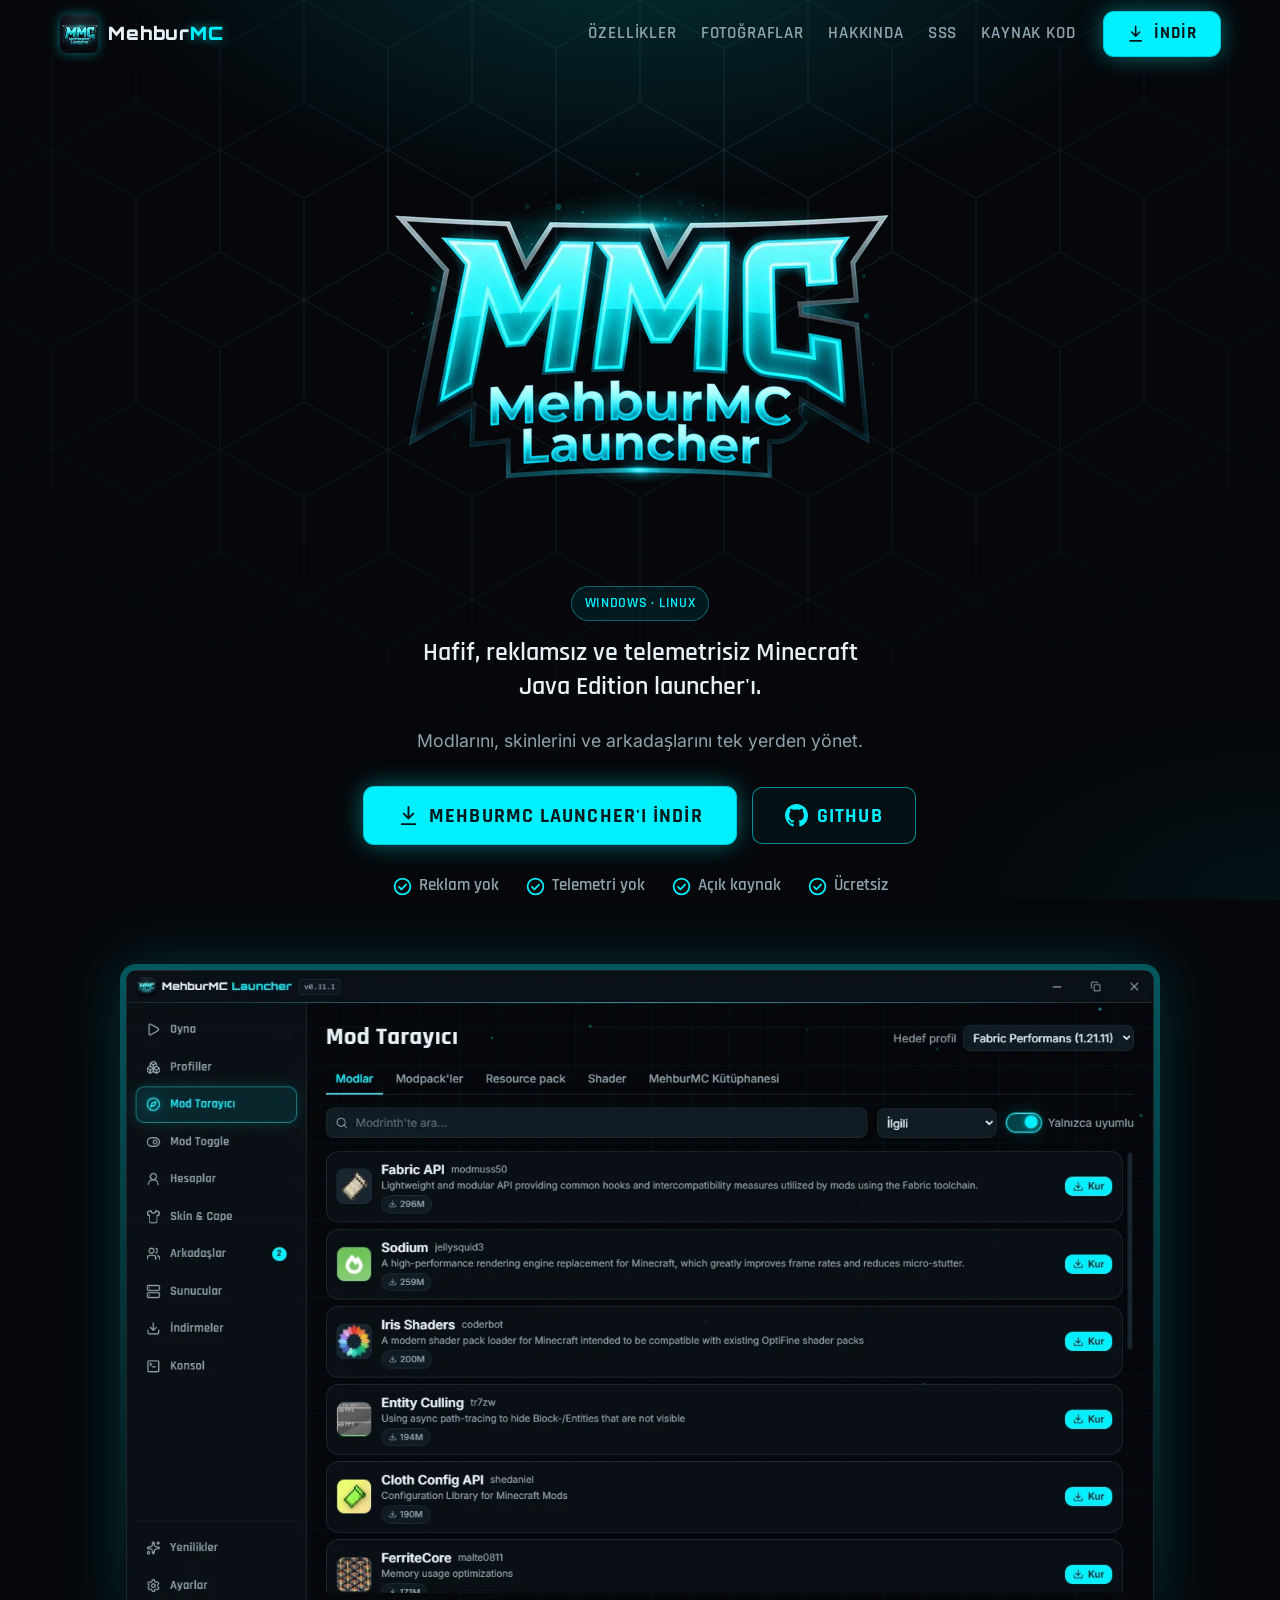
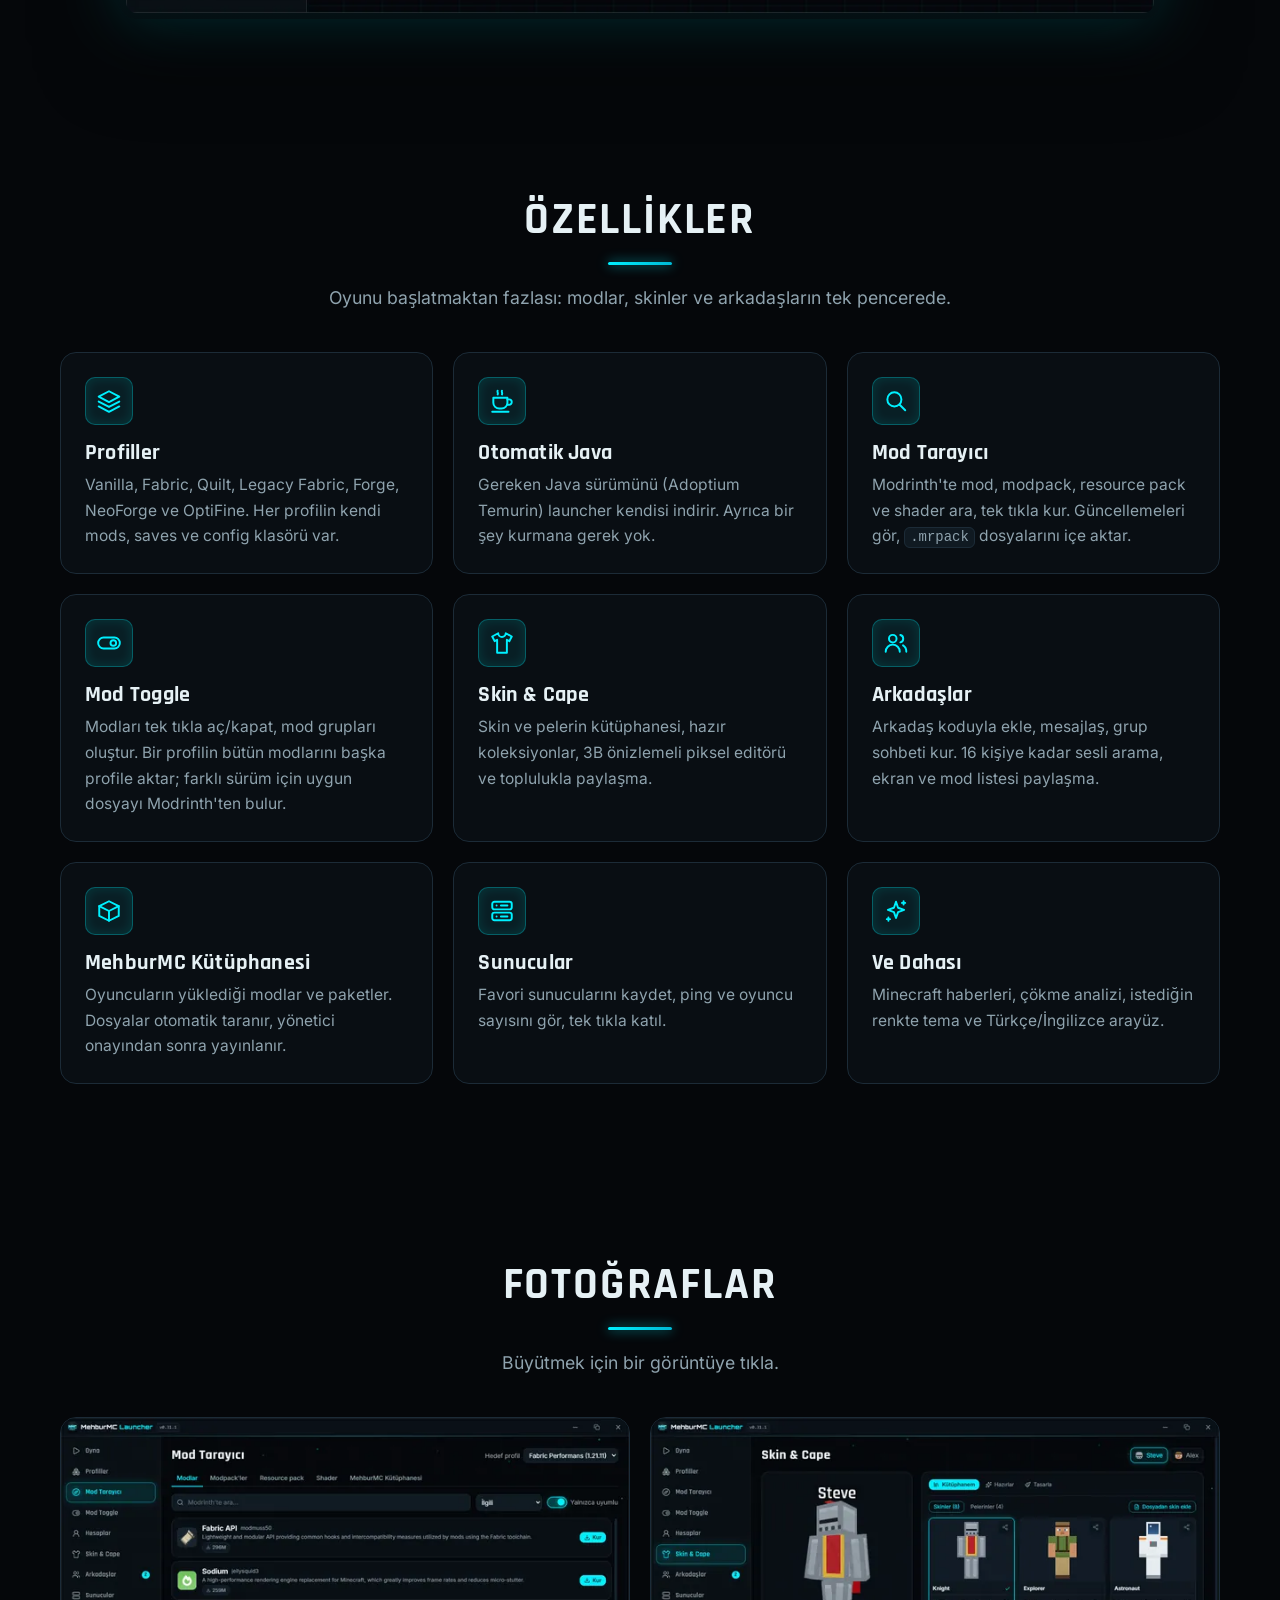
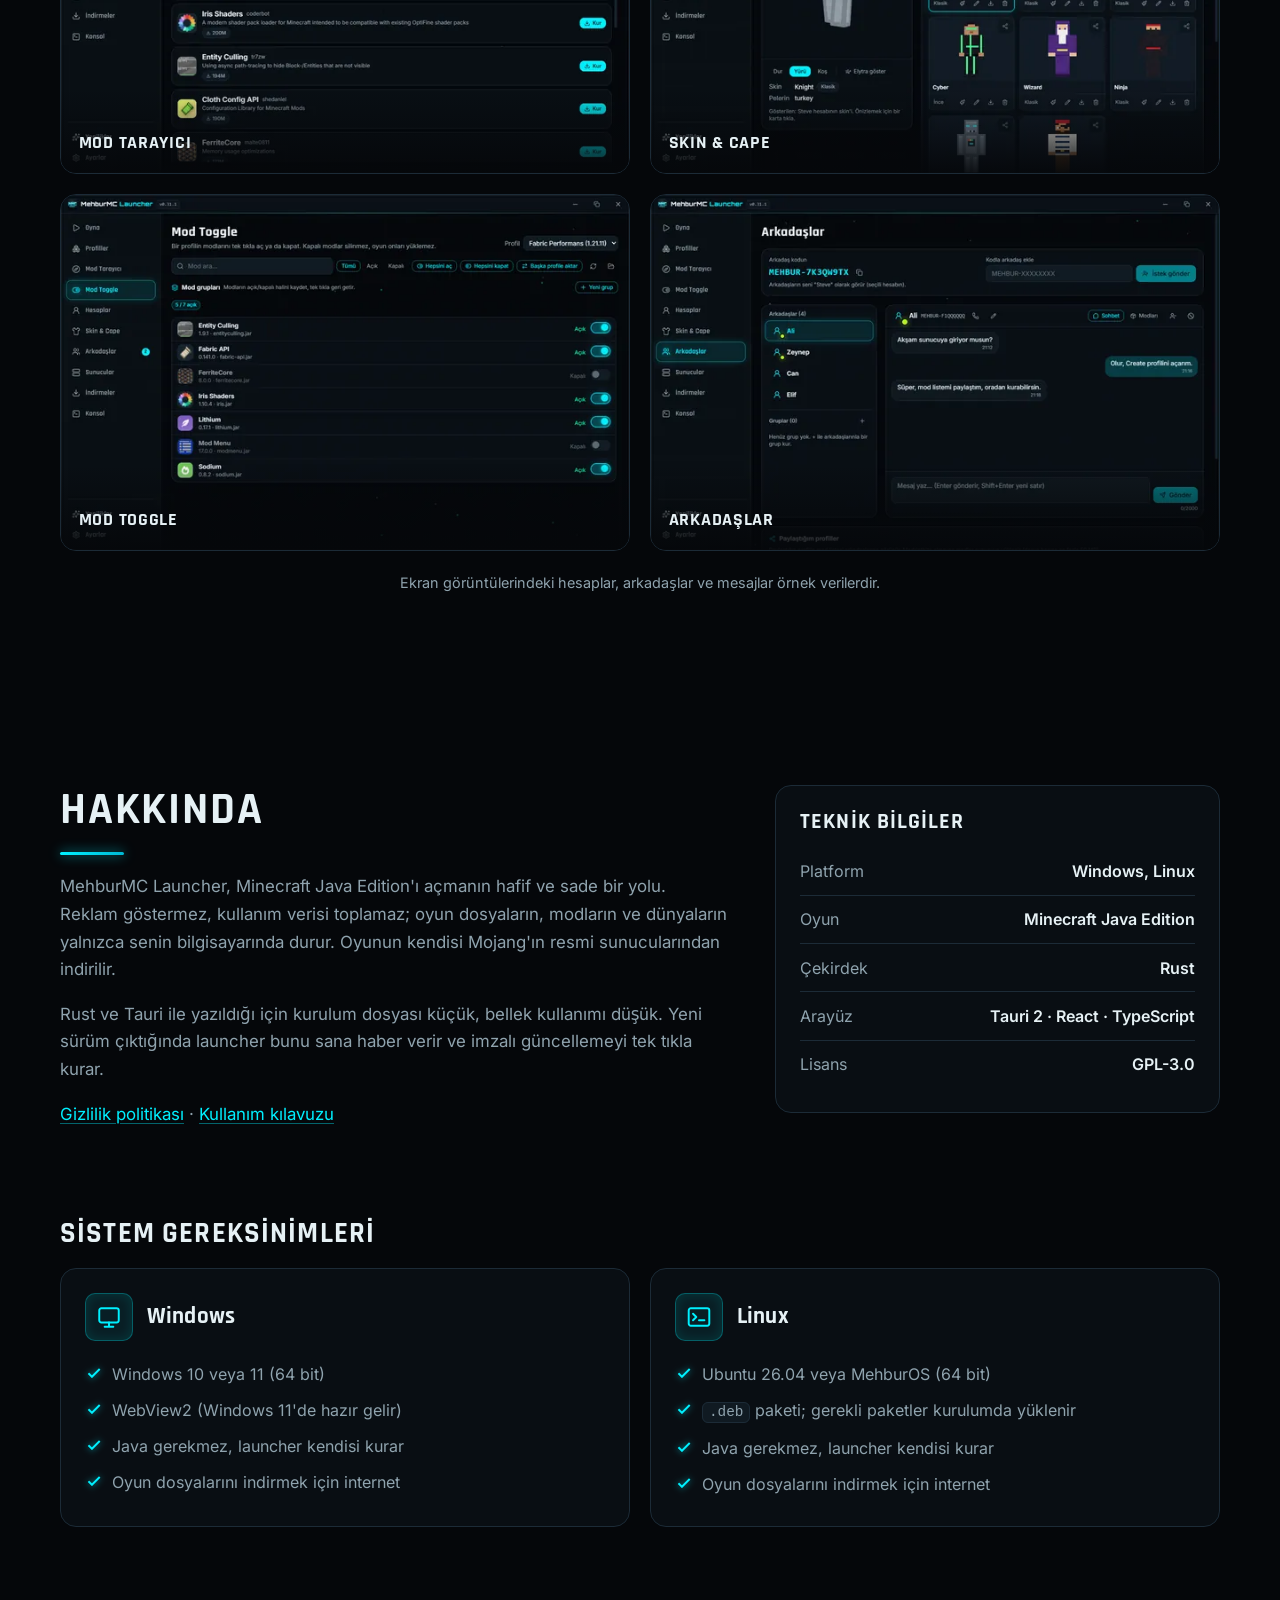
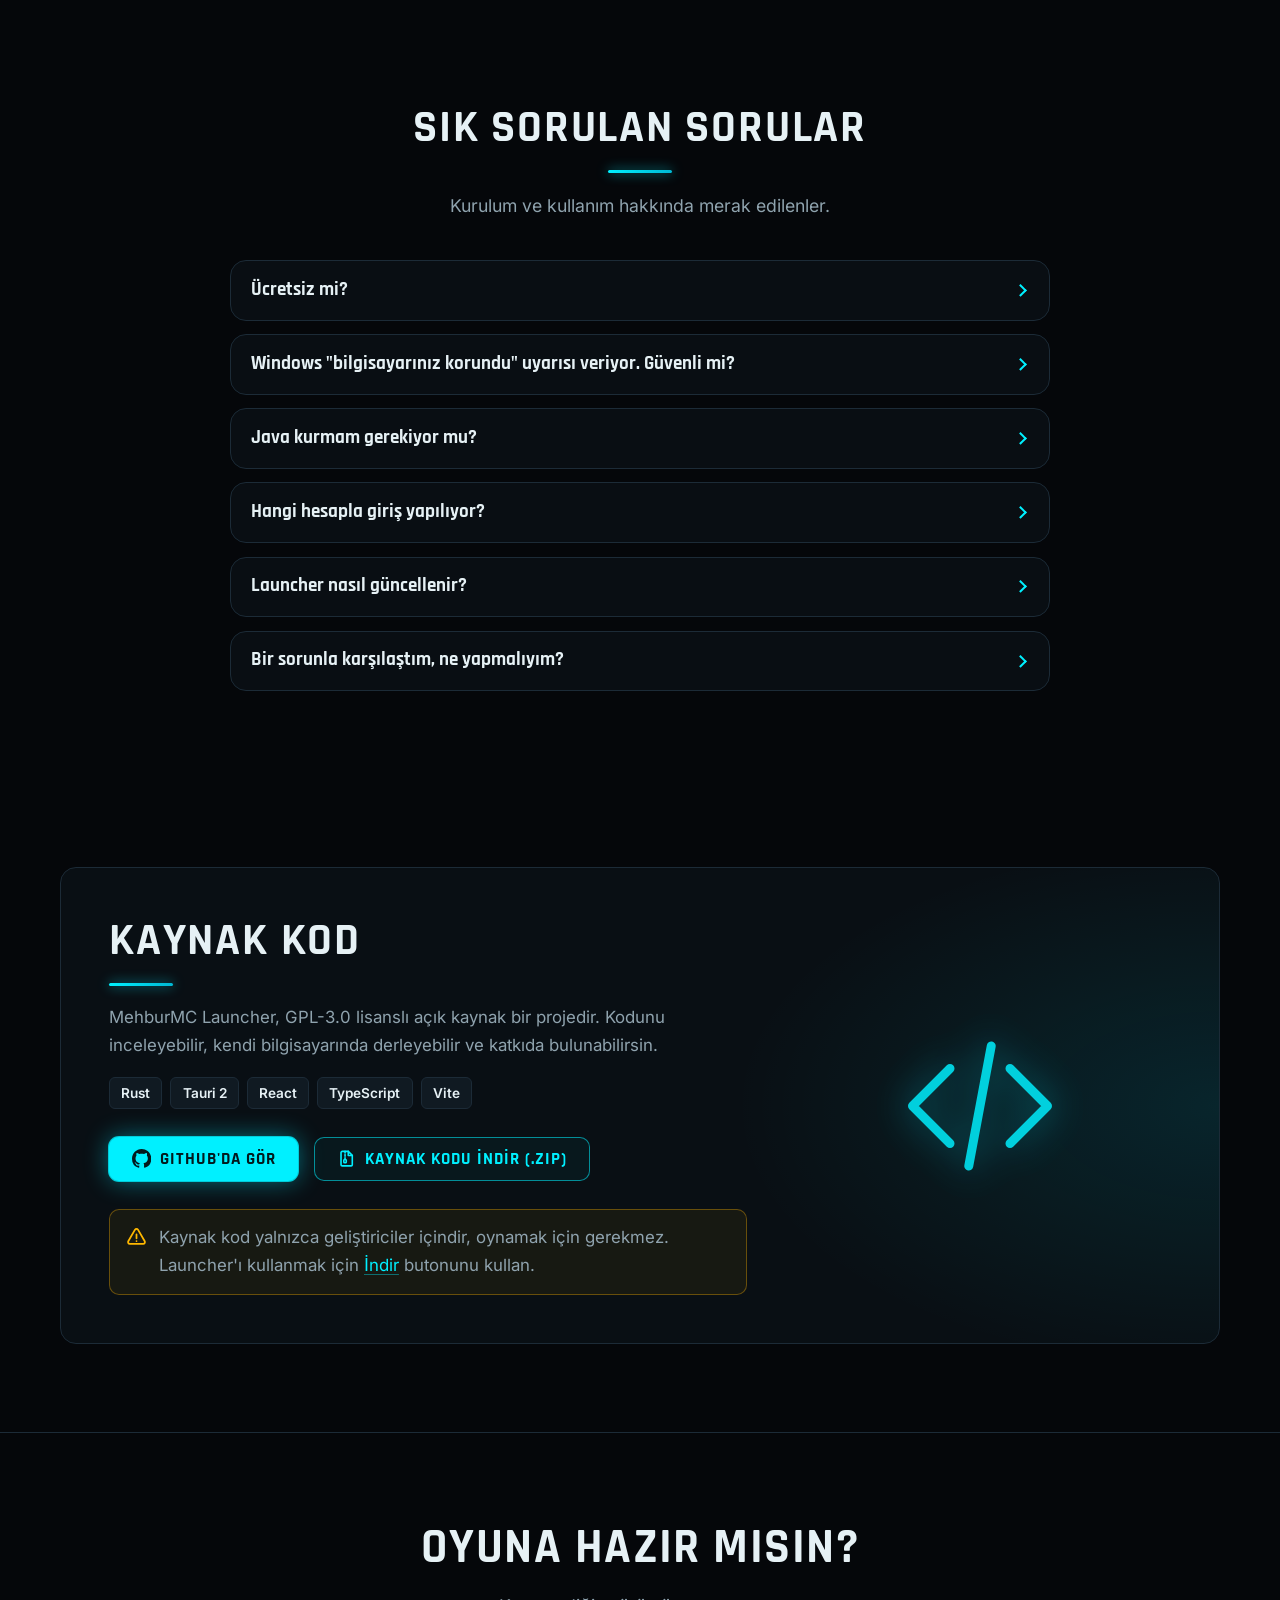
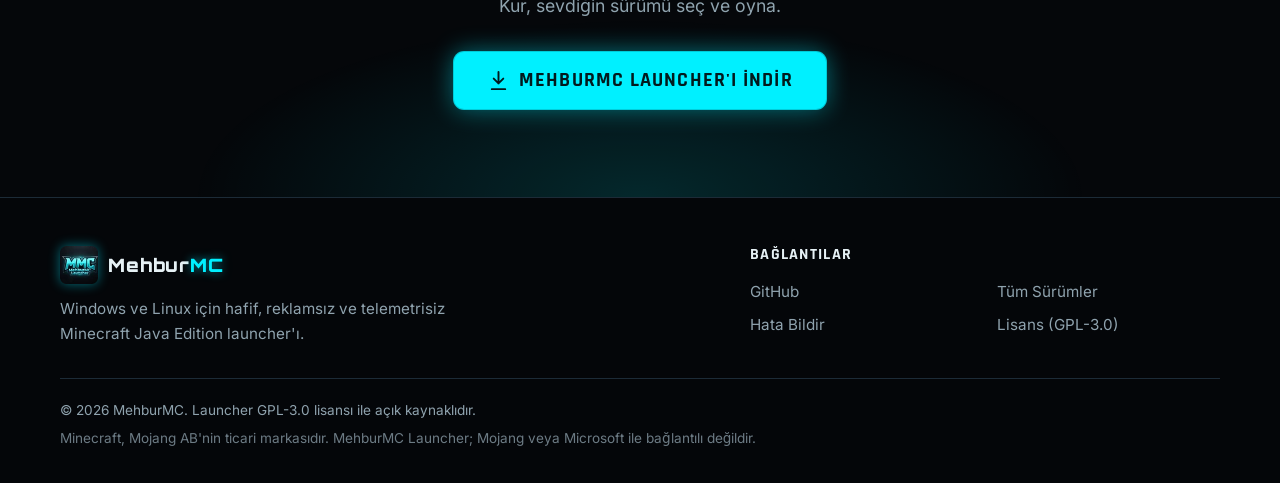
==== index.html @ 5cae7c27 "feat: add content sections with gallery lightbox and FAQ - Expand hero with subtitle, trust badges a" ====
<!doctype html>
<html lang="tr">
  <head>
    <meta charset="utf-8" />
    <meta name="viewport" content="width=device-width, initial-scale=1" />
    <title>MehburMC Launcher: Hafif ve Reklamsız Minecraft Launcher'ı</title>
    <meta
      name="description"
      content="Windows ve Linux için hafif, reklamsız ve telemetrisiz Minecraft Java Edition launcher'ı. Modları, skinleri ve arkadaşlarını tek yerden yönet."
    />
    <meta name="theme-color" content="#05070a" />
    <meta name="color-scheme" content="dark" />

    <link rel="icon" href="favicon.ico" sizes="48x48" />
    <link rel="icon" href="assets/icons/icon-192.png" type="image/png" sizes="192x192" />
    <link rel="apple-touch-icon" href="assets/icons/apple-touch-icon.png" />

    <!-- Ana yazı tipleri önceden yüklenir (ilk görüntüde yazı tipi sıçraması olmasın) -->
    <link rel="preload" href="assets/fonts/rajdhani-latin-700-normal.woff2" as="font" type="font/woff2" crossorigin />
    <link rel="preload" href="assets/fonts/inter-latin-wght-normal.woff2" as="font" type="font/woff2" crossorigin />

    <link rel="stylesheet" href="assets/css/style.css" />

    <!-- JavaScript çalışıyorsa işaretle: mobil menü ve galeri buna göre davranır -->
    <script>
      document.documentElement.classList.add("js");
    </script>
    <script src="assets/js/main.js" defer></script>
  </head>

  <body>
    <!-- ===== İkonlar (bir kez tanımlanır, <use href="#i-..."> ile kullanılır) ===== -->
    <svg class="icon-sprite" aria-hidden="true" focusable="false">
      <symbol id="i-download" viewBox="0 0 24 24"><path d="M12 3v12m0 0-5-5m5 5 5-5M5 21h14" /></symbol>
      <symbol id="i-github" viewBox="0 0 16 16">
        <path fill="currentColor" stroke="none" d="M8 0c4.42 0 8 3.58 8 8a8.013 8.013 0 0 1-5.45 7.59c-.4.08-.55-.17-.55-.38 0-.27.01-1.13.01-2.2 0-.75-.25-1.23-.54-1.48 1.78-.2 3.65-.88 3.65-3.95 0-.88-.31-1.59-.82-2.15.08-.2.36-1.02-.08-2.12 0 0-.67-.22-2.2.82-.64-.18-1.32-.27-2-.27-.68 0-1.36.09-2 .27-1.53-1.03-2.2-.82-2.2-.82-.44 1.1-.16 1.92-.08 2.12-.51.56-.82 1.28-.82 2.15 0 3.06 1.86 3.75 3.64 3.95-.23.2-.44.55-.51 1.07-.46.21-1.61.55-2.33-.66-.15-.24-.6-.83-1.23-.82-.67.01-.27.38.01.53.34.19.73.9.82 1.13.16.45.68 1.31 2.69.94 0 .67.01 1.3.01 1.49 0 .21-.15.45-.55.38A7.995 7.995 0 0 1 0 8c0-4.42 3.58-8 8-8Z" />
      </symbol>
      <symbol id="i-check" viewBox="0 0 24 24"><circle cx="12" cy="12" r="9" /><path d="m8 12.5 2.8 2.8L16 9.8" /></symbol>
      <symbol id="i-layers" viewBox="0 0 24 24"><path d="M12 3 2.5 8 12 13l9.5-5L12 3Z" /><path d="m2.5 12.5 9.5 5 9.5-5" /><path d="m2.5 17 9.5 5 9.5-5" /></symbol>
      <symbol id="i-cup" viewBox="0 0 24 24"><path d="M4 9h13v4.5A5.5 5.5 0 0 1 11.5 19h-2A5.5 5.5 0 0 1 4 13.5V9Z" /><path d="M17 10.5h1.5a2.5 2.5 0 0 1 0 5H17" /><path d="M8 2.5c-.8 1 .8 2 0 3.5M12 2.5c-.8 1 .8 2 0 3.5" /><path d="M3 22h15" /></symbol>
      <symbol id="i-search" viewBox="0 0 24 24"><circle cx="10.5" cy="10.5" r="6.5" /><path d="m20.5 20.5-5.3-5.3" /></symbol>
      <symbol id="i-toggle" viewBox="0 0 24 24"><rect x="2" y="7" width="20" height="10" rx="5" /><circle cx="16" cy="12" r="2.6" /></symbol>
      <symbol id="i-shirt" viewBox="0 0 24 24"><path d="M8.5 3 3 6l2.2 4.3L7.5 9v12h9V9l2.3 1.3L21 6l-5.5-3a3.5 3.5 0 0 1-7 0Z" /></symbol>
      <symbol id="i-users" viewBox="0 0 24 24"><circle cx="9" cy="8" r="3.5" /><path d="M2.5 20a6.5 6.5 0 0 1 13 0" /><path d="M16 4.6a3.5 3.5 0 0 1 0 6.8M18.5 14.2A6.5 6.5 0 0 1 21.5 20" /></symbol>
      <symbol id="i-box" viewBox="0 0 24 24"><path d="M21 7.5 12 3 3 7.5v9L12 21l9-4.5v-9Z" /><path d="m3 7.5 9 4.5 9-4.5M12 12v9" /></symbol>
      <symbol id="i-server" viewBox="0 0 24 24"><rect x="3" y="3.5" width="18" height="7" rx="2" /><rect x="3" y="13.5" width="18" height="7" rx="2" /><path d="M7 7h.01M7 17h.01M11 7h6M11 17h6" /></symbol>
      <symbol id="i-sparkle" viewBox="0 0 24 24"><path d="M12 3.5 13.9 9 19.5 11l-5.6 2L12 18.5 10.1 13 4.5 11l5.6-2L12 3.5Z" /><path d="M19 3v3M17.5 4.5h3M5 18v3M3.5 19.5h3" /></symbol>
      <symbol id="i-windows" viewBox="0 0 24 24"><rect x="3" y="4" width="18" height="13" rx="2" /><path d="M8 21h8M12 17v4" /></symbol>
      <symbol id="i-terminal" viewBox="0 0 24 24"><rect x="2.5" y="4" width="19" height="16" rx="2" /><path d="m6.5 9 3 3-3 3M12 15h5" /></symbol>
      <symbol id="i-code" viewBox="0 0 24 24"><path d="m8 7-5 5 5 5M16 7l5 5-5 5M13.5 4l-3 16" /></symbol>
      <symbol id="i-zip" viewBox="0 0 24 24"><path d="M14 3H6.5A1.5 1.5 0 0 0 5 4.5v15A1.5 1.5 0 0 0 6.5 21h11a1.5 1.5 0 0 0 1.5-1.5V8l-5-5Z" /><path d="M14 3v5h5M10 3v2m0 2v2m0 2v2" /><rect x="8.5" y="13" width="3" height="4" rx="1" /></symbol>
      <symbol id="i-warn" viewBox="0 0 24 24"><path d="M10.3 4.2 2.6 17.5A2 2 0 0 0 4.3 20.5h15.4a2 2 0 0 0 1.7-3L13.7 4.2a2 2 0 0 0-3.4 0Z" /><path d="M12 9.5v4.5M12 17.2h.01" /></symbol>
      <symbol id="i-chevron" viewBox="0 0 24 24"><path d="m9 5 7 7-7 7" /></symbol>
      <symbol id="i-close" viewBox="0 0 24 24"><path d="M6 6l12 12M18 6 6 18" /></symbol>
    </svg>

    <a class="skip-link" href="#main">İçeriğe geç</a>

    <!-- ===== Menü ===== -->
    <header class="site-header">
      <nav class="nav container" aria-label="Ana menü">
        <a class="brand" href="#home" aria-label="MehburMC Launcher ana sayfa">
          <img src="assets/img/icon-128.webp" alt="" width="38" height="38" />
          <span class="brand-name">Mehbur<span>MC</span></span>
        </a>

        <button
          class="nav-toggle"
          type="button"
          aria-expanded="false"
          aria-controls="nav-menu"
          aria-label="Menüyü aç"
          data-label-open="Menüyü aç"
          data-label-close="Menüyü kapat"
        >
          <span class="nav-toggle-bar"></span>
          <span class="nav-toggle-bar"></span>
          <span class="nav-toggle-bar"></span>
        </button>

        <div class="nav-menu" id="nav-menu">
          <ul class="nav-links">
            <li><a href="#features">Özellikler</a></li>
            <li><a href="#screenshots">Fotoğraflar</a></li>
            <li><a href="#about">Hakkında</a></li>
            <li><a href="#faq">SSS</a></li>
            <li><a href="#source">Kaynak Kod</a></li>
          </ul>
          <!-- Faz 3'te bu buton .exe / .deb seçim penceresini açacak -->
          <a class="btn btn-primary" href="https://github.com/Mehbur07/MehburMC-Launcher/releases/latest" data-download>
            <svg class="icon" aria-hidden="true"><use href="#i-download" /></svg>
            İndir
          </a>
        </div>
      </nav>
    </header>

    <main id="main">
      <!-- ===== Giriş ===== -->
      <section class="hero" id="home">
        <div class="container">
          <h1 class="sr-only">MehburMC Launcher</h1>
          <img
            class="hero-logo"
            src="assets/img/logo-640.webp"
            srcset="assets/img/logo-640.webp 640w, assets/img/logo-1200.webp 1200w"
            sizes="(max-width: 680px) 100vw, 640px"
            width="640"
            height="430"
            alt="MehburMC Launcher logosu"
            fetchpriority="high"
          />
          <!-- lang="en": büyük harfe çevirirken "WİNDOWS" değil "WINDOWS" olsun -->
          <p class="chip" lang="en">Windows · Linux</p>
          <p class="hero-tagline">Hafif, reklamsız ve telemetrisiz Minecraft Java Edition launcher'ı.</p>
          <p class="hero-sub">Modlarını, skinlerini ve arkadaşlarını tek yerden yönet.</p>

          <div class="hero-actions">
            <a class="btn btn-primary btn-lg" href="https://github.com/Mehbur07/MehburMC-Launcher/releases/latest" data-download>
              <svg class="icon" aria-hidden="true"><use href="#i-download" /></svg>
              MehburMC Launcher'ı İndir
            </a>
            <a class="btn btn-ghost btn-lg" href="https://github.com/Mehbur07/MehburMC-Launcher" rel="noopener">
              <svg class="icon" aria-hidden="true"><use href="#i-github" /></svg>
              <span lang="en">GitHub</span>
            </a>
          </div>

          <ul class="trust-list">
            <li><svg class="icon" aria-hidden="true"><use href="#i-check" /></svg>Reklam yok</li>
            <li><svg class="icon" aria-hidden="true"><use href="#i-check" /></svg>Telemetri yok</li>
            <li><svg class="icon" aria-hidden="true"><use href="#i-check" /></svg>Açık kaynak</li>
            <li><svg class="icon" aria-hidden="true"><use href="#i-check" /></svg>Ücretsiz</li>
          </ul>

          <figure class="hero-shot">
            <img
              src="assets/img/screenshots/mod-browser.webp"
              srcset="assets/img/screenshots/mod-browser-thumb.webp 640w, assets/img/screenshots/mod-browser.webp 1280w"
              sizes="(max-width: 1100px) 100vw, 1040px"
              width="1280"
              height="800"
              alt="MehburMC Launcher'ın mod tarayıcısı: Modrinth'teki modların listesi"
              decoding="async"
            />
          </figure>
        </div>
      </section>

      <!-- ===== Özellikler ===== -->
      <section class="section" id="features" aria-labelledby="features-title">
        <div class="container">
          <h2 class="section-title is-centered" id="features-title">Özellikler</h2>
          <p class="section-lead is-centered">Oyunu başlatmaktan fazlası: modlar, skinler ve arkadaşların tek pencerede.</p>

          <ul class="feature-grid">
            <li class="card feature">
              <span class="feature-icon"><svg class="icon" aria-hidden="true"><use href="#i-layers" /></svg></span>
              <h3>Profiller</h3>
              <p>Vanilla, Fabric, Quilt, Legacy Fabric, Forge, NeoForge ve OptiFine. Her profilin kendi mods, saves ve config klasörü var.</p>
            </li>
            <li class="card feature">
              <span class="feature-icon"><svg class="icon" aria-hidden="true"><use href="#i-cup" /></svg></span>
              <h3>Otomatik Java</h3>
              <p>Gereken Java sürümünü (Adoptium Temurin) launcher kendisi indirir. Ayrıca bir şey kurmana gerek yok.</p>
            </li>
            <li class="card feature">
              <span class="feature-icon"><svg class="icon" aria-hidden="true"><use href="#i-search" /></svg></span>
              <h3>Mod Tarayıcı</h3>
              <p>Modrinth'te mod, modpack, resource pack ve shader ara, tek tıkla kur. Güncellemeleri gör, <code>.mrpack</code> dosyalarını içe aktar.</p>
            </li>
            <li class="card feature">
              <span class="feature-icon"><svg class="icon" aria-hidden="true"><use href="#i-toggle" /></svg></span>
              <h3>Mod Toggle</h3>
              <p>Modları tek tıkla aç/kapat, mod grupları oluştur. Bir profilin bütün modlarını başka profile aktar; farklı sürüm için uygun dosyayı Modrinth'ten bulur.</p>
            </li>
            <li class="card feature">
              <span class="feature-icon"><svg class="icon" aria-hidden="true"><use href="#i-shirt" /></svg></span>
              <h3>Skin &amp; Cape</h3>
              <p>Skin ve pelerin kütüphanesi, hazır koleksiyonlar, 3B önizlemeli piksel editörü ve toplulukla paylaşma.</p>
            </li>
            <li class="card feature">
              <span class="feature-icon"><svg class="icon" aria-hidden="true"><use href="#i-users" /></svg></span>
              <h3>Arkadaşlar</h3>
              <p>Arkadaş koduyla ekle, mesajlaş, grup sohbeti kur. 16 kişiye kadar sesli arama, ekran ve mod listesi paylaşma.</p>
            </li>
            <li class="card feature">
              <span class="feature-icon"><svg class="icon" aria-hidden="true"><use href="#i-box" /></svg></span>
              <h3>MehburMC Kütüphanesi</h3>
              <p>Oyuncuların yüklediği modlar ve paketler. Dosyalar otomatik taranır, yönetici onayından sonra yayınlanır.</p>
            </li>
            <li class="card feature">
              <span class="feature-icon"><svg class="icon" aria-hidden="true"><use href="#i-server" /></svg></span>
              <h3>Sunucular</h3>
              <p>Favori sunucularını kaydet, ping ve oyuncu sayısını gör, tek tıkla katıl.</p>
            </li>
            <li class="card feature">
              <span class="feature-icon"><svg class="icon" aria-hidden="true"><use href="#i-sparkle" /></svg></span>
              <h3>Ve Dahası</h3>
              <p>Minecraft haberleri, çökme analizi, istediğin renkte tema ve Türkçe/İngilizce arayüz.</p>
            </li>
          </ul>
        </div>
      </section>

      <!-- ===== Fotoğraflar (tıklayınca büyüyen galeri) ===== -->
      <section class="section" id="screenshots" aria-labelledby="screenshots-title">
        <div class="container">
          <h2 class="section-title is-centered" id="screenshots-title">Fotoğraflar</h2>
          <p class="section-lead is-centered">Büyütmek için bir görüntüye tıkla.</p>

          <!-- JavaScript yoksa bağlantılar resmi doğrudan açar -->
          <ul class="gallery">
            <li>
              <a class="shot" href="assets/img/screenshots/mod-browser.webp" data-caption="Mod Tarayıcı: Modrinth'te arama ve tek tıkla kurulum">
                <img src="assets/img/screenshots/mod-browser-thumb.webp" width="640" height="400" alt="Mod Tarayıcı ekranı" loading="lazy" decoding="async" />
                <span class="shot-caption">Mod Tarayıcı</span>
              </a>
            </li>
            <li>
              <a class="shot" href="assets/img/screenshots/skins.webp" data-caption="Skin &amp; Cape: kütüphane, koleksiyonlar ve 3B önizleme">
                <img src="assets/img/screenshots/skins-thumb.webp" width="640" height="400" alt="Skin ve pelerin ekranı" loading="lazy" decoding="async" />
                <span class="shot-caption" lang="en">Skin &amp; Cape</span>
              </a>
            </li>
            <li>
              <a class="shot" href="assets/img/screenshots/mod-toggle.webp" data-caption="Mod Toggle: modları aç/kapat, grupla ve profiller arasında aktar">
                <img src="assets/img/screenshots/mod-toggle-thumb.webp" width="640" height="400" alt="Mod Toggle ekranı" loading="lazy" decoding="async" />
                <span class="shot-caption">Mod Toggle</span>
              </a>
            </li>
            <li>
              <a class="shot" href="assets/img/screenshots/friends.webp" data-caption="Arkadaşlar: mesajlaşma, grup sohbeti ve sesli arama">
                <img src="assets/img/screenshots/friends-thumb.webp" width="640" height="400" alt="Arkadaşlar ekranı" loading="lazy" decoding="async" />
                <span class="shot-caption">Arkadaşlar</span>
              </a>
            </li>
          </ul>
          <p class="note is-centered">Ekran görüntülerindeki hesaplar, arkadaşlar ve mesajlar örnek verilerdir.</p>
        </div>
      </section>

      <!-- Büyük görüntü penceresi (lightbox) -->
      <dialog class="lightbox" id="lightbox" aria-label="Ekran görüntüsü">
        <figure class="lightbox-figure">
          <img class="lightbox-img" src="" alt="" width="1280" height="800" />
          <figcaption class="lightbox-caption"></figcaption>
        </figure>
        <button class="lightbox-btn lightbox-close" type="button" aria-label="Kapat">
          <svg class="icon" aria-hidden="true"><use href="#i-close" /></svg>
        </button>
        <button class="lightbox-btn lightbox-prev" type="button" aria-label="Önceki görüntü">
          <svg class="icon flip" aria-hidden="true"><use href="#i-chevron" /></svg>
        </button>
        <button class="lightbox-btn lightbox-next" type="button" aria-label="Sonraki görüntü">
          <svg class="icon" aria-hidden="true"><use href="#i-chevron" /></svg>
        </button>
      </dialog>

      <!-- ===== Hakkında + Sistem gereksinimleri ===== -->
      <section class="section" id="about" aria-labelledby="about-title">
        <div class="container">
          <div class="about-grid">
            <div class="about-text">
              <h2 class="section-title" id="about-title">Hakkında</h2>
              <p>
                MehburMC Launcher, Minecraft Java Edition'ı açmanın hafif ve sade bir yolu. Reklam göstermez,
                kullanım verisi toplamaz; oyun dosyaların, modların ve dünyaların yalnızca senin bilgisayarında
                durur. Oyunun kendisi Mojang'ın resmi sunucularından indirilir.
              </p>
              <p>
                Rust ve Tauri ile yazıldığı için kurulum dosyası küçük, bellek kullanımı düşük. Yeni sürüm
                çıktığında launcher bunu sana haber verir ve imzalı güncellemeyi tek tıkla kurar.
              </p>
              <p>
                <a class="text-link" href="https://github.com/Mehbur07/MehburMC-Launcher/blob/main/docs/GIZLILIK.md" rel="noopener">Gizlilik politikası</a>
                <span aria-hidden="true">·</span>
                <a class="text-link" href="https://github.com/Mehbur07/MehburMC-Launcher/blob/main/docs/KULLANIM.md" rel="noopener">Kullanım kılavuzu</a>
              </p>
            </div>

            <aside class="card spec-card" aria-labelledby="spec-title">
              <h3 id="spec-title">Teknik Bilgiler</h3>
              <dl class="spec-list">
                <div><dt>Platform</dt><dd>Windows, Linux</dd></div>
                <div><dt>Oyun</dt><dd>Minecraft Java Edition</dd></div>
                <div><dt>Çekirdek</dt><dd>Rust</dd></div>
                <div><dt>Arayüz</dt><dd>Tauri 2 · React · TypeScript</dd></div>
                <div><dt>Lisans</dt><dd>GPL-3.0</dd></div>
              </dl>
            </aside>
          </div>

          <h3 class="sub-title" id="requirements">Sistem Gereksinimleri</h3>
          <div class="req-grid">
            <div class="card req-card">
              <div class="req-head">
                <span class="feature-icon"><svg class="icon" aria-hidden="true"><use href="#i-windows" /></svg></span>
                <h4 lang="en">Windows</h4>
              </div>
              <ul class="check-list">
                <li>Windows 10 veya 11 (64 bit)</li>
                <li>WebView2 (Windows 11'de hazır gelir)</li>
                <li>Java gerekmez, launcher kendisi kurar</li>
                <li>Oyun dosyalarını indirmek için internet</li>
              </ul>
            </div>
            <div class="card req-card">
              <div class="req-head">
                <span class="feature-icon"><svg class="icon" aria-hidden="true"><use href="#i-terminal" /></svg></span>
                <h4 lang="en">Linux</h4>
              </div>
              <ul class="check-list">
                <li>Ubuntu 26.04 veya MehburOS (64 bit)</li>
                <li><code>.deb</code> paketi; gerekli paketler kurulumda yüklenir</li>
                <li>Java gerekmez, launcher kendisi kurar</li>
                <li>Oyun dosyalarını indirmek için internet</li>
              </ul>
            </div>
          </div>
        </div>
      </section>

      <!-- ===== Sık sorulan sorular ===== -->
      <section class="section" id="faq" aria-labelledby="faq-title">
        <div class="container container-narrow">
          <h2 class="section-title is-centered" id="faq-title">Sık Sorulan Sorular</h2>
          <p class="section-lead is-centered">Kurulum ve kullanım hakkında merak edilenler.</p>

          <div class="faq-list">
            <details class="faq">
              <summary>Ücretsiz mi?</summary>
              <div class="faq-body">
                <p>Evet, tamamen ücretsiz. Reklam ve ücretli özellik yok.</p>
              </div>
            </details>
            <details class="faq">
              <summary>Windows "bilgisayarınız korundu" uyarısı veriyor. Güvenli mi?</summary>
              <div class="faq-body">
                <p>
                  Launcher'ın henüz bir kod imzalama sertifikası olmadığı için Windows SmartScreen ilk
                  çalıştırmada "tanınmayan uygulama" uyarısı verebilir. <strong>Ek bilgi → Yine de çalıştır</strong>
                  ile devam edebilirsin. Kaynak kod herkese açık; dilersen GitHub'da inceleyebilirsin.
                </p>
              </div>
            </details>
            <details class="faq">
              <summary>Java kurmam gerekiyor mu?</summary>
              <div class="faq-body">
                <p>Hayır. Seçtiğin Minecraft sürümünün istediği Java'yı (Adoptium Temurin) launcher kendisi indirip kurar.</p>
              </div>
            </details>
            <details class="faq">
              <summary>Hangi hesapla giriş yapılıyor?</summary>
              <div class="faq-body">
                <p>
                  MehburMC hesabıyla (e-posta ya da Google) veya yalnızca bu bilgisayarda kalan yerel bir hesapla
                  girebilirsin. Oyunda çevrim dışı (offline) hesaplar kullanılır; Microsoft girişi yoktur.
                </p>
              </div>
            </details>
            <details class="faq">
              <summary>Launcher nasıl güncellenir?</summary>
              <div class="faq-body">
                <p>
                  Yeni sürüm çıkınca launcher'ın üst kısmında <strong>Güncelle</strong> butonu belirir. Tıklayınca imzalı
                  güncelleme indirilir, doğrulanır ve kurulur; siteden tekrar indirmene gerek kalmaz.
                </p>
              </div>
            </details>
            <details class="faq">
              <summary>Bir sorunla karşılaştım, ne yapmalıyım?</summary>
              <div class="faq-body">
                <p>
                  Önce <a class="text-link" href="https://github.com/Mehbur07/MehburMC-Launcher/blob/main/docs/SORUN_GIDERME.md" rel="noopener">sorun giderme rehberine</a>
                  göz at. Çözüm bulamazsan <a class="text-link" href="https://github.com/Mehbur07/MehburMC-Launcher/issues" rel="noopener">GitHub'da bir hata kaydı (issue)</a> aç.
                </p>
              </div>
            </details>
          </div>
        </div>
      </section>

      <!-- ===== Kaynak kod ===== -->
      <section class="section" id="source" aria-labelledby="source-title">
        <div class="container">
          <div class="card source-panel">
            <div class="source-text">
              <h2 class="section-title" id="source-title">Kaynak Kod</h2>
              <p>
                MehburMC Launcher, GPL-3.0 lisanslı açık kaynak bir projedir. Kodunu inceleyebilir, kendi
                bilgisayarında derleyebilir ve katkıda bulunabilirsin.
              </p>
              <ul class="tag-list" aria-label="Kullanılan teknolojiler">
                <li>Rust</li>
                <li>Tauri 2</li>
                <li>React</li>
                <li>TypeScript</li>
                <li>Vite</li>
              </ul>
              <div class="source-actions">
                <a class="btn btn-primary" href="https://github.com/Mehbur07/MehburMC-Launcher" rel="noopener">
                  <svg class="icon" aria-hidden="true"><use href="#i-github" /></svg>
                  <span><span lang="en">GitHub</span>'da Gör</span>
                </a>
                <a class="btn btn-ghost" href="https://github.com/Mehbur07/MehburMC-Launcher/archive/refs/heads/main.zip">
                  <svg class="icon" aria-hidden="true"><use href="#i-zip" /></svg>
                  <span>Kaynak Kodu İndir <span lang="en">(.zip)</span></span>
                </a>
              </div>
              <p class="notice">
                <svg class="icon" aria-hidden="true"><use href="#i-warn" /></svg>
                <span>
                  Kaynak kod yalnızca geliştiriciler içindir, oynamak için gerekmez. Launcher'ı kullanmak için
                  <a class="text-link" href="#home">İndir</a> butonunu kullan.
                </span>
              </p>
            </div>
            <div class="source-art" aria-hidden="true">
              <svg class="icon" aria-hidden="true"><use href="#i-code" /></svg>
            </div>
          </div>
        </div>
      </section>

      <!-- ===== Son çağrı ===== -->
      <section class="cta" aria-labelledby="cta-title">
        <div class="container cta-inner">
          <h2 id="cta-title">Oyuna hazır mısın?</h2>
          <p>Kur, sevdiğin sürümü seç ve oyna.</p>
          <a class="btn btn-primary btn-lg" href="https://github.com/Mehbur07/MehburMC-Launcher/releases/latest" data-download>
            <svg class="icon" aria-hidden="true"><use href="#i-download" /></svg>
            MehburMC Launcher'ı İndir
          </a>
        </div>
      </section>
    </main>

    <!-- ===== Alt bilgi ===== -->
    <footer class="site-footer">
      <div class="container footer-top">
        <div class="footer-brand">
          <a class="brand" href="#home" aria-label="MehburMC Launcher ana sayfa">
            <img src="assets/img/icon-64.webp" alt="" width="38" height="38" loading="lazy" />
            <span class="brand-name">Mehbur<span>MC</span></span>
          </a>
          <p>Windows ve Linux için hafif, reklamsız ve telemetrisiz Minecraft Java Edition launcher'ı.</p>
        </div>

        <nav aria-labelledby="footer-links-title">
          <h2 class="footer-title" id="footer-links-title">Bağlantılar</h2>
          <ul class="footer-links">
            <li><a href="https://github.com/Mehbur07/MehburMC-Launcher" rel="noopener">GitHub</a></li>
            <li><a href="https://github.com/Mehbur07/MehburMC-Launcher/releases" rel="noopener">Tüm Sürümler</a></li>
            <li><a href="https://github.com/Mehbur07/MehburMC-Launcher/issues" rel="noopener">Hata Bildir</a></li>
            <li><a href="https://github.com/Mehbur07/MehburMC-Launcher/blob/main/LICENSE" rel="noopener">Lisans (GPL-3.0)</a></li>
          </ul>
        </nav>
      </div>

      <div class="container footer-bottom">
        <p>© <span data-year>2026</span> MehburMC. Launcher GPL-3.0 lisansı ile açık kaynaklıdır.</p>
        <p class="footer-legal">
          Minecraft, Mojang AB'nin ticari markasıdır. MehburMC Launcher; Mojang veya Microsoft ile
          bağlantılı değildir.
        </p>
      </div>
    </footer>
  </body>
</html>
---- assets/css/style.css ----
/* ==========================================================================
   MehburMC Launcher sitesi: ana stil dosyası
   Bölümler: 1) Fontlar  2) Tasarım değişkenleri  3) Temel  4) Arka plan
             5) Yerleşim  6) Bileşenler  7) Menü  8) Giriş  9) Alt bilgi
             10) Hareket azaltma
   ========================================================================== */

/* 1) Fontlar ---------------------------------------------------------------
   Dosyalar siteyle birlikte gelir (Google'a istek atılmaz).
   unicode-range: tarayıcı yalnızca sayfada geçen karakterlerin dosyasını indirir;
   Türkçe harfler (ğ, ş, İ) "latin-ext" dosyasındadır. */

/* Orbitron yalnızca latin içerir → sadece marka yazısında (MehburMC) kullanılır */
@font-face {
  font-family: "Orbitron";
  font-weight: 700;
  font-display: swap;
  src: url("../fonts/orbitron-latin-700-normal.woff2") format("woff2");
}
@font-face {
  font-family: "Orbitron";
  font-weight: 900;
  font-display: swap;
  src: url("../fonts/orbitron-latin-900-normal.woff2") format("woff2");
}

/* Rajdhani: başlıklar ve butonlar */
@font-face {
  font-family: "Rajdhani";
  font-weight: 500;
  font-display: swap;
  src: url("../fonts/rajdhani-latin-500-normal.woff2") format("woff2");
  unicode-range: U+0000-00FF, U+0131, U+0152-0153, U+02BB-02BC, U+02C6, U+02DA, U+02DC, U+0304,
    U+0308, U+0329, U+2000-206F, U+20AC, U+2122, U+2191, U+2193, U+2212, U+2215, U+FEFF, U+FFFD;
}
@font-face {
  font-family: "Rajdhani";
  font-weight: 500;
  font-display: swap;
  src: url("../fonts/rajdhani-latin-ext-500-normal.woff2") format("woff2");
  unicode-range: U+0100-02BA, U+02BD-02C5, U+02C7-02CC, U+02CE-02D7, U+02DD-02FF, U+0304, U+0308,
    U+0329, U+1D00-1DBF, U+1E00-1E9F, U+1EF2-1EFF, U+2020, U+20A0-20AB, U+20AD-20C0, U+2113,
    U+2C60-2C7F, U+A720-A7FF;
}
@font-face {
  font-family: "Rajdhani";
  font-weight: 600;
  font-display: swap;
  src: url("../fonts/rajdhani-latin-600-normal.woff2") format("woff2");
  unicode-range: U+0000-00FF, U+0131, U+0152-0153, U+02BB-02BC, U+02C6, U+02DA, U+02DC, U+0304,
    U+0308, U+0329, U+2000-206F, U+20AC, U+2122, U+2191, U+2193, U+2212, U+2215, U+FEFF, U+FFFD;
}
@font-face {
  font-family: "Rajdhani";
  font-weight: 600;
  font-display: swap;
  src: url("../fonts/rajdhani-latin-ext-600-normal.woff2") format("woff2");
  unicode-range: U+0100-02BA, U+02BD-02C5, U+02C7-02CC, U+02CE-02D7, U+02DD-02FF, U+0304, U+0308,
    U+0329, U+1D00-1DBF, U+1E00-1E9F, U+1EF2-1EFF, U+2020, U+20A0-20AB, U+20AD-20C0, U+2113,
    U+2C60-2C7F, U+A720-A7FF;
}
@font-face {
  font-family: "Rajdhani";
  font-weight: 700;
  font-display: swap;
  src: url("../fonts/rajdhani-latin-700-normal.woff2") format("woff2");
  unicode-range: U+0000-00FF, U+0131, U+0152-0153, U+02BB-02BC, U+02C6, U+02DA, U+02DC, U+0304,
    U+0308, U+0329, U+2000-206F, U+20AC, U+2122, U+2191, U+2193, U+2212, U+2215, U+FEFF, U+FFFD;
}
@font-face {
  font-family: "Rajdhani";
  font-weight: 700;
  font-display: swap;
  src: url("../fonts/rajdhani-latin-ext-700-normal.woff2") format("woff2");
  unicode-range: U+0100-02BA, U+02BD-02C5, U+02C7-02CC, U+02CE-02D7, U+02DD-02FF, U+0304, U+0308,
    U+0329, U+1D00-1DBF, U+1E00-1E9F, U+1EF2-1EFF, U+2020, U+20A0-20AB, U+20AD-20C0, U+2113,
    U+2C60-2C7F, U+A720-A7FF;
}

/* Inter (değişken kalınlıklı): gövde metni */
@font-face {
  font-family: "Inter Variable";
  font-weight: 100 900;
  font-display: swap;
  src: url("../fonts/inter-latin-wght-normal.woff2") format("woff2-variations");
  unicode-range: U+0000-00FF, U+0131, U+0152-0153, U+02BB-02BC, U+02C6, U+02DA, U+02DC, U+0304,
    U+0308, U+0329, U+2000-206F, U+20AC, U+2122, U+2191, U+2193, U+2212, U+2215, U+FEFF, U+FFFD;
}
@font-face {
  font-family: "Inter Variable";
  font-weight: 100 900;
  font-display: swap;
  src: url("../fonts/inter-latin-ext-wght-normal.woff2") format("woff2-variations");
  unicode-range: U+0100-02BA, U+02BD-02C5, U+02C7-02CC, U+02CE-02D7, U+02DD-02FF, U+0304, U+0308,
    U+0329, U+1D00-1DBF, U+1E00-1E9F, U+1EF2-1EFF, U+2020, U+20A0-20AB, U+20AD-20C0, U+2113,
    U+2C60-2C7F, U+A720-A7FF;
}

/* 2) Tasarım değişkenleri ----------------------------------------------------
   Renkler launcher'ın kendi temasıyla (src/styles/tokens.css) birebir aynıdır. */
:root {
  color-scheme: dark;

  --bg: #05070a;
  --surface-1: #0b1117;
  --surface-2: #101a22;
  --surface-3: #162430;
  --border: #1c2b37;
  --text: #e6f1f5;
  --text-muted: #8fa3ae;

  --accent: #00f0ff; /* neon cyan */
  --accent-2: #00b8d4; /* koyu cyan */
  --accent-glow: #7df9ff; /* açık parlama tonu */
  --accent-rgb: 0 240 255; /* parlama gölgeleri için RGB hali */
  --on-accent: #021a1d; /* cyan zemin üstündeki yazı rengi */

  --success: #00ffa3;
  --warn: #ffb800;
  --danger: #ff3b5c;

  --font-body: "Inter Variable", "Segoe UI", system-ui, sans-serif;
  --font-display: "Rajdhani", "Inter Variable", "Segoe UI", sans-serif;
  --font-brand: "Orbitron", "Rajdhani", sans-serif;

  --radius-sm: 6px;
  --radius: 10px;
  --radius-lg: 16px;

  --container: 1160px;
  --gutter: 16px;
  --nav-h: 68px;
  --section-space: clamp(3.5rem, 7vw, 5.5rem);

  /* Neon parlama gölgeleri */
  --glow-sm: 0 0 0 1px rgb(var(--accent-rgb) / 0.55), 0 0 16px rgb(var(--accent-rgb) / 0.22);
  --glow-md: 0 0 0 1px rgb(var(--accent-rgb) / 0.8), 0 0 24px rgb(var(--accent-rgb) / 0.45);
  --glow-lg: 0 0 0 1px rgb(var(--accent-rgb) / 1), 0 0 38px rgb(var(--accent-rgb) / 0.65);
}

/* 3) Temel ------------------------------------------------------------------ */
*,
*::before,
*::after {
  box-sizing: border-box;
}

html {
  scroll-padding-top: calc(var(--nav-h) + 12px); /* menünün altına saklanmasın */
  -webkit-text-size-adjust: 100%;
}

body {
  margin: 0;
  min-height: 100vh;
  display: flex;
  flex-direction: column;
  background-color: var(--bg);
  color: var(--text);
  font-family: var(--font-body);
  font-size: 1rem;
  line-height: 1.65;
  -webkit-font-smoothing: antialiased;
  isolation: isolate; /* arka plan katmanları içerikle karışmasın */
  overflow-x: hidden;
}

img {
  max-width: 100%;
  height: auto;
  display: block;
}

a {
  color: var(--accent);
  text-decoration: none;
}

h1,
h2,
h3,
h4 {
  font-family: var(--font-display);
  font-weight: 700;
  line-height: 1.15;
  margin: 0 0 0.6em;
  letter-spacing: 0.01em;
}

p {
  margin: 0 0 1em;
}

:focus-visible {
  outline: 2px solid var(--accent);
  outline-offset: 3px;
  border-radius: var(--radius-sm);
}

::selection {
  background: rgb(var(--accent-rgb) / 0.35);
  color: #fff;
}

/* Kaydırma çubuğu (Chromium tabanlı tarayıcılar) */
::-webkit-scrollbar {
  width: 10px;
}
::-webkit-scrollbar-track {
  background: var(--bg);
}
::-webkit-scrollbar-thumb {
  background: var(--surface-3);
  border-radius: 999px;
  border: 2px solid var(--bg);
}
::-webkit-scrollbar-thumb:hover {
  background: var(--border);
}

/* Ekran okuyucular için görünmez ama okunabilir metin */
.sr-only {
  position: absolute;
  width: 1px;
  height: 1px;
  padding: 0;
  margin: -1px;
  overflow: hidden;
  clip: rect(0 0 0 0);
  white-space: nowrap;
  border: 0;
}

/* Klavye kullanıcıları için "içeriğe geç" bağlantısı */
.skip-link {
  position: absolute;
  top: -100px;
  left: var(--gutter);
  z-index: 100;
  padding: 0.6rem 1rem;
  background: var(--accent);
  color: var(--on-accent);
  font-weight: 700;
  border-radius: var(--radius);
}
.skip-link:focus {
  top: 12px;
}

/* 4) Arka plan --------------------------------------------------------------
   Logodaki soluk altıgen deseni + üstte hafif cyan ışık. Sabit durur, sayfa kayar. */
body::before,
body::after {
  content: "";
  position: fixed;
  inset: 0;
  z-index: -1;
  pointer-events: none;
}

body::before {
  background-image: url("data:image/svg+xml,%3Csvg xmlns='http://www.w3.org/2000/svg' width='56' height='100'%3E%3Cg fill='none' stroke='%237df9ff' stroke-opacity='0.07' stroke-width='0.6'%3E%3Cpath d='M28 66L0 50L0 16L28 0L56 16L56 50L28 66L28 100'/%3E%3Cpath d='M28 0L28 34L0 50L0 84L28 100L56 84L56 50L28 34'/%3E%3C/g%3E%3C/svg%3E");
  background-size: 168px 300px;
  background-position: center top;
  /* Desen kenarlara doğru kaybolur, ortada belirgin kalır */
  -webkit-mask-image: radial-gradient(ellipse 80% 70% at 50% 30%, #000 20%, transparent 85%);
  mask-image: radial-gradient(ellipse 80% 70% at 50% 30%, #000 20%, transparent 85%);
}

body::after {
  background:
    radial-gradient(ellipse 60% 40% at 50% -5%, rgb(var(--accent-rgb) / 0.16), transparent 70%),
    radial-gradient(ellipse 40% 30% at 100% 100%, rgb(var(--accent-rgb) / 0.05), transparent 70%);
}

/* 5) Yerleşim --------------------------------------------------------------- */
.container {
  width: min(var(--container), 100% - 2 * var(--gutter));
  margin-inline: auto;
}

main {
  flex: 1;
}

.section {
  padding-block: var(--section-space);
}

/* Bölüm başlığı: büyük harf + altında parlayan çizgi */
.section-title {
  font-size: clamp(1.9rem, 4.5vw, 2.8rem);
  text-transform: uppercase;
  letter-spacing: 0.04em;
  margin-bottom: 0.4em;
}
.section-title::after {
  content: "";
  display: block;
  width: 64px;
  height: 3px;
  margin-top: 0.35em;
  border-radius: 999px;
  background: linear-gradient(90deg, var(--accent), var(--accent-2));
  box-shadow: 0 0 12px rgb(var(--accent-rgb) / 0.7);
}
.section-title.is-centered::after {
  margin-inline: auto;
}

.section-lead {
  color: var(--text-muted);
  font-size: 1.1rem;
  max-width: 62ch;
}

.is-centered {
  text-align: center;
  margin-inline: auto;
}

/* 6) Bileşenler -------------------------------------------------------------- */

/* Butonlar */
.btn {
  --btn-pad-y: 0.7rem;
  --btn-pad-x: 1.35rem;
  display: inline-flex;
  align-items: center;
  justify-content: center;
  gap: 0.55rem;
  padding: var(--btn-pad-y) var(--btn-pad-x);
  min-height: 44px; /* parmakla dokunmaya uygun yükseklik */
  font-family: var(--font-display);
  font-size: 1.05rem;
  font-weight: 700;
  letter-spacing: 0.06em;
  text-transform: uppercase;
  line-height: 1.1;
  text-align: center;
  border: 1px solid transparent;
  border-radius: var(--radius);
  cursor: pointer;
  transition:
    box-shadow 0.2s ease,
    transform 0.2s ease,
    background-color 0.2s ease,
    color 0.2s ease;
}
.btn .icon {
  width: 1.15em;
  height: 1.15em;
}

.btn-primary {
  background: var(--accent);
  color: var(--on-accent);
  box-shadow: var(--glow-md);
}
.btn-primary:hover {
  background: var(--accent-glow);
  box-shadow: var(--glow-lg);
  transform: translateY(-1px);
}

.btn-ghost {
  background: rgb(var(--accent-rgb) / 0.04);
  color: var(--accent);
  border-color: rgb(var(--accent-rgb) / 0.55);
}
.btn-ghost:hover {
  background: rgb(var(--accent-rgb) / 0.1);
  box-shadow: var(--glow-sm);
  transform: translateY(-1px);
}

.btn-lg {
  --btn-pad-y: 1rem;
  --btn-pad-x: 2rem;
  font-size: 1.25rem;
}

/* Kart: yarı saydam yüzey, üstüne gelince neon çerçeve */
.card {
  background: rgb(11 17 23 / 0.78);
  border: 1px solid var(--border);
  border-radius: var(--radius-lg);
  padding: 1.5rem;
  transition:
    border-color 0.2s ease,
    box-shadow 0.2s ease,
    transform 0.2s ease;
}
.card:hover {
  border-color: rgb(var(--accent-rgb) / 0.5);
  box-shadow: var(--glow-sm);
  transform: translateY(-2px);
}

/* Küçük etiket (ör. "Yapım aşamasında", sürüm numarası) */
.chip {
  display: inline-flex;
  align-items: center;
  gap: 0.4rem;
  padding: 0.3rem 0.8rem;
  font-family: var(--font-display);
  font-size: 0.9rem;
  font-weight: 600;
  letter-spacing: 0.05em;
  text-transform: uppercase;
  color: var(--accent);
  background: rgb(var(--accent-rgb) / 0.08);
  border: 1px solid rgb(var(--accent-rgb) / 0.35);
  border-radius: 999px;
}

.neon-text {
  color: var(--accent);
  text-shadow: 0 0 12px rgb(var(--accent-rgb) / 0.55);
}

/* İkonlar: sayfa başındaki <svg> içindeki çizimler <use> ile buraya çağrılır */
.icon-sprite {
  position: absolute;
  width: 0;
  height: 0;
  overflow: hidden;
}
.icon {
  width: 1.25em;
  height: 1.25em;
  flex-shrink: 0;
  fill: none;
  stroke: currentColor;
  stroke-width: 2;
  stroke-linecap: round;
  stroke-linejoin: round;
}
.icon.flip {
  transform: scaleX(-1);
}

/* Metin içi bağlantı */
.text-link {
  color: var(--accent);
  text-decoration: underline;
  text-decoration-color: rgb(var(--accent-rgb) / 0.4);
  text-underline-offset: 3px;
  transition: text-decoration-color 0.2s ease;
}
.text-link:hover {
  text-decoration-color: var(--accent);
}

code {
  font-family: "Cascadia Code", Consolas, "Courier New", monospace;
  font-size: 0.9em;
  padding: 0.1em 0.4em;
  border-radius: var(--radius-sm);
  background: var(--surface-2);
  border: 1px solid var(--border);
}

.note {
  margin-top: 1.25rem;
  font-size: 0.9rem;
  color: var(--text-muted);
}

/* 7) Menü (navbar) ------------------------------------------------------------ */
.site-header {
  position: fixed;
  inset: 0 0 auto;
  z-index: 50;
  height: var(--nav-h);
  border-bottom: 1px solid transparent;
  transition:
    background-color 0.25s ease,
    border-color 0.25s ease,
    backdrop-filter 0.25s ease;
}
/* Sayfa kaydırılınca menünün arkası koyulaşır ve bulanıklaşır */
.site-header.is-scrolled,
.site-header.is-open {
  background: rgb(5 7 10 / 0.82);
  -webkit-backdrop-filter: blur(12px);
  backdrop-filter: blur(12px);
  border-bottom-color: var(--border);
}

.nav {
  height: 100%;
  display: flex;
  align-items: center;
  justify-content: space-between;
  gap: 1.5rem;
}

.brand {
  display: inline-flex;
  align-items: center;
  gap: 0.65rem;
  color: var(--text);
  flex-shrink: 0;
}
.brand img {
  width: 38px;
  height: 38px;
  filter: drop-shadow(0 0 6px rgb(var(--accent-rgb) / 0.45));
}
.brand-name {
  font-family: var(--font-brand);
  font-weight: 900;
  font-size: 1.15rem;
  letter-spacing: 0.04em;
}
.brand-name span {
  color: var(--accent);
  text-shadow: 0 0 10px rgb(var(--accent-rgb) / 0.6);
}

.nav-menu {
  display: flex;
  align-items: center;
  gap: 1.75rem;
}

.nav-links {
  display: flex;
  align-items: center;
  gap: 1.5rem;
  margin: 0;
  padding: 0;
  list-style: none;
}
.nav-links a {
  position: relative;
  display: inline-block;
  padding-block: 0.35rem;
  font-family: var(--font-display);
  font-weight: 600;
  font-size: 1.05rem;
  letter-spacing: 0.05em;
  text-transform: uppercase;
  color: var(--text-muted);
  transition: color 0.2s ease;
}
/* Üstüne gelince altta parlayan çizgi */
.nav-links a::after {
  content: "";
  position: absolute;
  left: 0;
  right: 0;
  bottom: 0;
  height: 2px;
  border-radius: 999px;
  background: var(--accent);
  box-shadow: 0 0 8px rgb(var(--accent-rgb) / 0.8);
  transform: scaleX(0);
  transition: transform 0.2s ease;
}
.nav-links a:hover {
  color: var(--text);
}
.nav-links a:hover::after {
  transform: scaleX(1);
}

/* Hamburger butonu: yalnızca dar ekranlarda görünür */
.nav-toggle {
  display: none;
  width: 44px;
  height: 44px;
  padding: 0;
  align-items: center;
  justify-content: center;
  flex-direction: column;
  gap: 5px;
  background: transparent;
  border: 1px solid var(--border);
  border-radius: var(--radius);
  cursor: pointer;
}
.nav-toggle-bar {
  width: 20px;
  height: 2px;
  border-radius: 2px;
  background: var(--text);
  transition:
    transform 0.25s ease,
    opacity 0.2s ease;
}
/* Açıkken üç çizgi "X" şekline döner */
.nav-toggle[aria-expanded="true"] .nav-toggle-bar:nth-child(1) {
  transform: translateY(7px) rotate(45deg);
}
.nav-toggle[aria-expanded="true"] .nav-toggle-bar:nth-child(2) {
  opacity: 0;
}
.nav-toggle[aria-expanded="true"] .nav-toggle-bar:nth-child(3) {
  transform: translateY(-7px) rotate(-45deg);
}

@media (max-width: 880px) {
  .nav-toggle {
    display: inline-flex;
  }

  /* JavaScript çalışmıyorsa menü açık kalır; çalışıyorsa açılır panel olur */
  .js .nav-menu {
    position: absolute;
    top: var(--nav-h);
    left: 0;
    right: 0;
    flex-direction: column;
    align-items: stretch;
    gap: 1rem;
    padding: 1rem var(--gutter) 1.5rem;
    background: rgb(5 7 10 / 0.985);
    -webkit-backdrop-filter: blur(12px);
    backdrop-filter: blur(12px);
    border-bottom: 1px solid var(--border);
    visibility: hidden;
    opacity: 0;
    transform: translateY(-8px);
    transition:
      opacity 0.2s ease,
      transform 0.2s ease,
      visibility 0s linear 0.2s;
  }
  .js .site-header.is-open .nav-menu {
    visibility: visible;
    opacity: 1;
    transform: none;
    transition:
      opacity 0.2s ease,
      transform 0.2s ease;
  }

  .nav-links {
    flex-direction: column;
    align-items: stretch;
    gap: 0;
  }
  .nav-links a {
    display: block;
    padding: 0.85rem 0.25rem;
    border-bottom: 1px solid var(--border);
  }
  .nav-links a::after {
    display: none;
  }

  .nav-menu .btn {
    width: 100%;
  }

  html:not(.js) .site-header {
    position: static;
    height: auto;
  }
  html:not(.js) .nav {
    flex-wrap: wrap;
    padding-block: 0.75rem;
  }
  html:not(.js) .nav-toggle {
    display: none;
  }
}

/* 8) Giriş bölümü (hero) -------------------------------------------------------- */
.hero {
  padding-top: calc(var(--nav-h) + clamp(2rem, 6vw, 4rem));
  padding-bottom: var(--section-space);
  text-align: center;
}
.hero-logo {
  width: min(640px, 100%);
  margin: 0 auto 1.5rem;
}
.hero-tagline {
  font-family: var(--font-display);
  font-weight: 600;
  font-size: clamp(1.2rem, 3vw, 1.6rem);
  line-height: 1.35;
  color: var(--text);
  max-width: 34ch;
  margin-inline: auto;
}
.hero-actions {
  display: flex;
  flex-wrap: wrap;
  justify-content: center;
  gap: 1rem;
  margin-top: 2rem;
}

/* Telefonda butonlar alt alta ve tam genişlikte */
@media (max-width: 520px) {
  .hero-actions {
    flex-direction: column;
    align-items: stretch;
  }
  .btn-lg {
    --btn-pad-x: 1rem;
    font-size: 1.05rem;
  }
}

.hero-sub {
  color: var(--text-muted);
  font-size: 1.1rem;
  margin: -0.25rem auto 0;
}

/* Güven maddeleri: Reklam yok, Telemetri yok... */
.trust-list {
  display: flex;
  flex-wrap: wrap;
  justify-content: center;
  gap: 0.6rem 1.6rem;
  margin: 1.75rem 0 0;
  padding: 0;
  list-style: none;
  font-family: var(--font-display);
  font-weight: 600;
  font-size: 1.05rem;
  color: var(--text-muted);
}
.trust-list li {
  display: inline-flex;
  align-items: center;
  gap: 0.4rem;
}
.trust-list .icon {
  color: var(--accent);
}

/* Girişteki büyük ekran görüntüsü */
.hero-shot {
  max-width: 1040px;
  margin: clamp(2.5rem, 6vw, 4rem) auto 0;
  padding: 6px;
  border-radius: var(--radius-lg);
  background: linear-gradient(180deg, rgb(var(--accent-rgb) / 0.35), rgb(var(--accent-rgb) / 0.04));
  box-shadow:
    0 0 60px rgb(var(--accent-rgb) / 0.18),
    0 30px 80px rgb(0 0 0 / 0.6);
}
.hero-shot img {
  width: 100%;
  border-radius: calc(var(--radius-lg) - 5px);
}

/* 8b) İçerik bölümleri ------------------------------------------------------------ */

/* Özellikler */
.feature-grid {
  display: grid;
  grid-template-columns: repeat(auto-fill, minmax(280px, 1fr));
  gap: 1.25rem;
  margin: 2.5rem 0 0;
  padding: 0;
  list-style: none;
}
.feature h3 {
  font-size: 1.35rem;
  margin: 1rem 0 0.4rem;
}
.feature p {
  margin: 0;
  color: var(--text-muted);
  font-size: 0.97rem;
}
.feature-icon {
  display: inline-grid;
  place-items: center;
  width: 48px;
  height: 48px;
  flex-shrink: 0;
  color: var(--accent);
  background: rgb(var(--accent-rgb) / 0.08);
  border: 1px solid rgb(var(--accent-rgb) / 0.3);
  border-radius: var(--radius);
  box-shadow: inset 0 0 12px rgb(var(--accent-rgb) / 0.12);
}
.feature-icon .icon {
  width: 26px;
  height: 26px;
  stroke-width: 1.8;
}

/* Fotoğraf galerisi */
.gallery {
  display: grid;
  grid-template-columns: repeat(2, minmax(0, 1fr));
  gap: 1.25rem;
  margin: 2.5rem 0 0;
  padding: 0;
  list-style: none;
}
.shot {
  position: relative;
  display: block;
  overflow: hidden;
  border: 1px solid var(--border);
  border-radius: var(--radius-lg);
  background: var(--surface-1);
  transition:
    border-color 0.2s ease,
    box-shadow 0.2s ease;
}
.shot img {
  width: 100%;
  aspect-ratio: 16 / 10;
  object-fit: cover;
  transition: transform 0.35s ease;
}
.shot-caption {
  position: absolute;
  left: 0;
  right: 0;
  bottom: 0;
  padding: 2.5rem 1.1rem 0.9rem;
  font-family: var(--font-display);
  font-weight: 700;
  font-size: 1.15rem;
  letter-spacing: 0.04em;
  text-transform: uppercase;
  color: var(--text);
  background: linear-gradient(transparent, rgb(5 7 10 / 0.92));
}
.shot:hover {
  border-color: rgb(var(--accent-rgb) / 0.6);
  box-shadow: var(--glow-sm);
}
.shot:hover img {
  transform: scale(1.03);
}

@media (max-width: 700px) {
  .gallery {
    grid-template-columns: 1fr;
  }
}

/* Büyük görüntü penceresi (lightbox) */
.lightbox {
  width: min(1200px, 100vw - 2 * var(--gutter));
  max-width: none;
  max-height: none;
  padding: 0;
  border: 0;
  background: transparent;
  color: var(--text);
  overflow: visible;
}
/* Pencere açıkken arkadaki sayfa kaymasın */
.no-scroll {
  overflow: hidden;
}
.lightbox::backdrop {
  background: rgb(2 4 6 / 0.9);
  -webkit-backdrop-filter: blur(6px);
  backdrop-filter: blur(6px);
}
.lightbox-figure {
  margin: 0;
}
.lightbox-img {
  width: 100%;
  max-height: calc(100vh - 140px);
  object-fit: contain;
  border-radius: var(--radius-lg);
  border: 1px solid rgb(var(--accent-rgb) / 0.4);
  box-shadow: 0 0 50px rgb(var(--accent-rgb) / 0.2);
  background: var(--bg);
}
.lightbox-caption {
  margin-top: 0.9rem;
  text-align: center;
  font-family: var(--font-display);
  font-weight: 600;
  font-size: 1.15rem;
}
.lightbox-btn {
  position: absolute;
  display: grid;
  place-items: center;
  width: 46px;
  height: 46px;
  padding: 0;
  color: var(--text);
  background: rgb(11 17 23 / 0.9);
  border: 1px solid var(--border);
  border-radius: 999px;
  cursor: pointer;
  transition:
    color 0.2s ease,
    border-color 0.2s ease,
    box-shadow 0.2s ease;
}
.lightbox-btn:hover {
  color: var(--accent);
  border-color: rgb(var(--accent-rgb) / 0.6);
  box-shadow: var(--glow-sm);
}
.lightbox-close {
  top: -58px;
  right: 0;
}
.lightbox-prev,
.lightbox-next {
  top: calc(50% - 40px);
}
.lightbox-prev {
  left: -23px;
}
.lightbox-next {
  right: -23px;
}
@media (max-width: 700px) {
  .lightbox-prev,
  .lightbox-next {
    top: auto;
    bottom: -60px;
  }
  .lightbox-prev {
    left: 0;
  }
  .lightbox-next {
    right: 0;
  }
  .lightbox-caption {
    padding-inline: 56px;
  }
}

/* Hakkında */
.about-grid {
  display: grid;
  grid-template-columns: 1.5fr 1fr;
  gap: clamp(1.5rem, 4vw, 3rem);
  align-items: start;
}
.about-text p {
  color: var(--text-muted);
  font-size: 1.05rem;
  max-width: 62ch;
}
.spec-card h3 {
  font-size: 1.35rem;
  text-transform: uppercase;
  letter-spacing: 0.05em;
}
.spec-list {
  margin: 0;
}
.spec-list div {
  display: flex;
  justify-content: space-between;
  gap: 1rem;
  padding: 0.65rem 0;
  border-bottom: 1px solid var(--border);
}
.spec-list div:last-child {
  border-bottom: 0;
}
.spec-list dt {
  color: var(--text-muted);
}
.spec-list dd {
  margin: 0;
  font-weight: 600;
  text-align: right;
}

.sub-title {
  margin-top: clamp(3rem, 7vw, 4.5rem);
  font-size: clamp(1.4rem, 3vw, 1.8rem);
  text-transform: uppercase;
  letter-spacing: 0.04em;
}

/* Sistem gereksinimleri */
.req-grid {
  display: grid;
  grid-template-columns: repeat(2, minmax(0, 1fr));
  gap: 1.25rem;
}
.req-head {
  display: flex;
  align-items: center;
  gap: 0.85rem;
  margin-bottom: 1rem;
}
.req-head h4 {
  margin: 0;
  font-size: 1.45rem;
}

/* Tik işaretli liste */
.check-list {
  margin: 0;
  padding: 0;
  list-style: none;
  color: var(--text-muted);
}
.check-list li {
  position: relative;
  padding: 0.3rem 0 0.3rem 1.7rem;
}
.check-list li::before {
  content: "";
  position: absolute;
  left: 0.35rem;
  top: 0.62rem;
  width: 0.4rem;
  height: 0.75rem;
  border: solid var(--accent);
  border-width: 0 2px 2px 0;
  transform: rotate(45deg);
  filter: drop-shadow(0 0 3px rgb(var(--accent-rgb) / 0.7));
}

@media (max-width: 800px) {
  .about-grid,
  .req-grid {
    grid-template-columns: 1fr;
  }
}

/* SSS (tıklayınca açılan sorular) */
.container-narrow {
  width: min(820px, 100% - 2 * var(--gutter));
}
.faq-list {
  display: grid;
  gap: 0.85rem;
  margin-top: 2.5rem;
}
.faq {
  background: rgb(11 17 23 / 0.78);
  border: 1px solid var(--border);
  border-radius: var(--radius-lg);
  transition:
    border-color 0.2s ease,
    box-shadow 0.2s ease;
}
.faq[open] {
  border-color: rgb(var(--accent-rgb) / 0.45);
  box-shadow: var(--glow-sm);
}
.faq summary {
  display: flex;
  align-items: center;
  justify-content: space-between;
  gap: 1rem;
  padding: 1.05rem 1.25rem;
  font-family: var(--font-display);
  font-weight: 700;
  font-size: 1.2rem;
  line-height: 1.3;
  list-style: none;
  cursor: pointer;
}
.faq summary::-webkit-details-marker {
  display: none;
}
/* Sağdaki ok: açılınca aşağı döner */
.faq summary::after {
  content: "";
  flex-shrink: 0;
  width: 0.55rem;
  height: 0.55rem;
  margin-right: 0.25rem;
  border: solid var(--accent);
  border-width: 0 2px 2px 0;
  transform: rotate(-45deg);
  transition: transform 0.2s ease;
}
.faq[open] summary::after {
  transform: rotate(45deg);
}
.faq summary:hover {
  color: var(--accent);
}
.faq-body {
  padding: 0 1.25rem 1.1rem;
  color: var(--text-muted);
}
.faq-body p {
  margin: 0;
}

/* Kaynak kod paneli */
.source-panel {
  display: grid;
  grid-template-columns: 1.7fr 1fr;
  align-items: center;
  gap: 2rem;
  padding: clamp(1.5rem, 4vw, 3rem);
  background:
    radial-gradient(ellipse 60% 80% at 100% 50%, rgb(var(--accent-rgb) / 0.1), transparent 70%),
    rgb(11 17 23 / 0.85);
}
.source-panel:hover {
  transform: none; /* büyük panel yerinden oynamasın */
}
.source-text > p {
  color: var(--text-muted);
  font-size: 1.05rem;
  max-width: 58ch;
}
.tag-list {
  display: flex;
  flex-wrap: wrap;
  gap: 0.5rem;
  margin: 0;
  padding: 0;
  list-style: none;
}
.tag-list li {
  padding: 0.25rem 0.7rem;
  font-size: 0.85rem;
  font-weight: 600;
  color: var(--text);
  background: var(--surface-2);
  border: 1px solid var(--border);
  border-radius: var(--radius-sm);
}
.source-actions {
  display: flex;
  flex-wrap: wrap;
  gap: 1rem;
  margin: 1.75rem 0;
}
.source-art {
  display: grid;
  place-items: center;
  color: var(--accent);
}
.source-art .icon {
  width: min(180px, 100%);
  height: auto;
  aspect-ratio: 1;
  stroke-width: 1.2;
  filter: drop-shadow(0 0 18px rgb(var(--accent-rgb) / 0.55));
  opacity: 0.85;
}

/* Uyarı kutusu */
.notice {
  display: flex;
  gap: 0.75rem;
  align-items: flex-start;
  margin: 0;
  padding: 0.9rem 1rem;
  font-size: 0.95rem;
  color: var(--text);
  background: rgb(255 184 0 / 0.06);
  border: 1px solid rgb(255 184 0 / 0.35);
  border-radius: var(--radius);
}
.notice .icon {
  color: var(--warn);
  margin-top: 0.1rem;
}

@media (max-width: 800px) {
  .source-panel {
    grid-template-columns: 1fr;
  }
  .source-art {
    display: none;
  }
  .source-actions .btn {
    flex: 1 1 100%;
  }
}

/* Sayfa sonu çağrısı */
.cta {
  padding-block: var(--section-space);
  text-align: center;
  border-top: 1px solid var(--border);
  background: radial-gradient(ellipse 50% 70% at 50% 100%, rgb(var(--accent-rgb) / 0.14), transparent 70%);
}
.cta h2 {
  font-size: clamp(2rem, 5vw, 3rem);
  text-transform: uppercase;
  letter-spacing: 0.03em;
  margin-bottom: 0.3em;
}
.cta p {
  color: var(--text-muted);
  font-size: 1.1rem;
  margin-bottom: 2rem;
}
@media (max-width: 520px) {
  .cta .btn {
    width: 100%;
  }
}

/* 9) Alt bilgi (footer) -------------------------------------------------------- */
.site-footer {
  margin-top: auto;
  border-top: 1px solid var(--border);
  background: rgb(5 7 10 / 0.85);
  color: var(--text-muted);
  font-size: 0.95rem;
}

.footer-top {
  display: grid;
  grid-template-columns: 1.4fr 1fr;
  gap: 2rem;
  padding-block: 3rem 2rem;
}

.footer-brand .brand {
  margin-bottom: 0.75rem;
}
.footer-brand p {
  max-width: 40ch;
  margin: 0;
}

.footer-title {
  font-size: 1rem;
  text-transform: uppercase;
  letter-spacing: 0.08em;
  color: var(--text);
  margin-bottom: 0.9rem;
}

.footer-links {
  display: grid;
  grid-template-columns: repeat(2, minmax(0, 1fr));
  gap: 0.55rem 1.5rem;
  margin: 0;
  padding: 0;
  list-style: none;
}
.footer-links a {
  color: var(--text-muted);
  transition: color 0.2s ease;
}
.footer-links a:hover {
  color: var(--accent);
}

.footer-bottom {
  padding-block: 1.25rem 1.75rem;
  border-top: 1px solid var(--border);
  font-size: 0.85rem;
}
.footer-bottom p {
  margin: 0 0 0.35rem;
}
.footer-legal {
  opacity: 0.75;
}

@media (max-width: 700px) {
  .footer-top {
    grid-template-columns: 1fr;
  }
}

/* 10) Hareket azaltma ------------------------------------------------------------
   İşletim sisteminde "animasyonları azalt" açıksa geçişler ve kaydırma sakinleşir. */
@media (prefers-reduced-motion: no-preference) {
  html {
    scroll-behavior: smooth;
  }
}
@media (prefers-reduced-motion: reduce) {
  *,
  *::before,
  *::after {
    animation-duration: 0.01ms !important;
    animation-iteration-count: 1 !important;
    transition-duration: 0.01ms !important;
  }
}
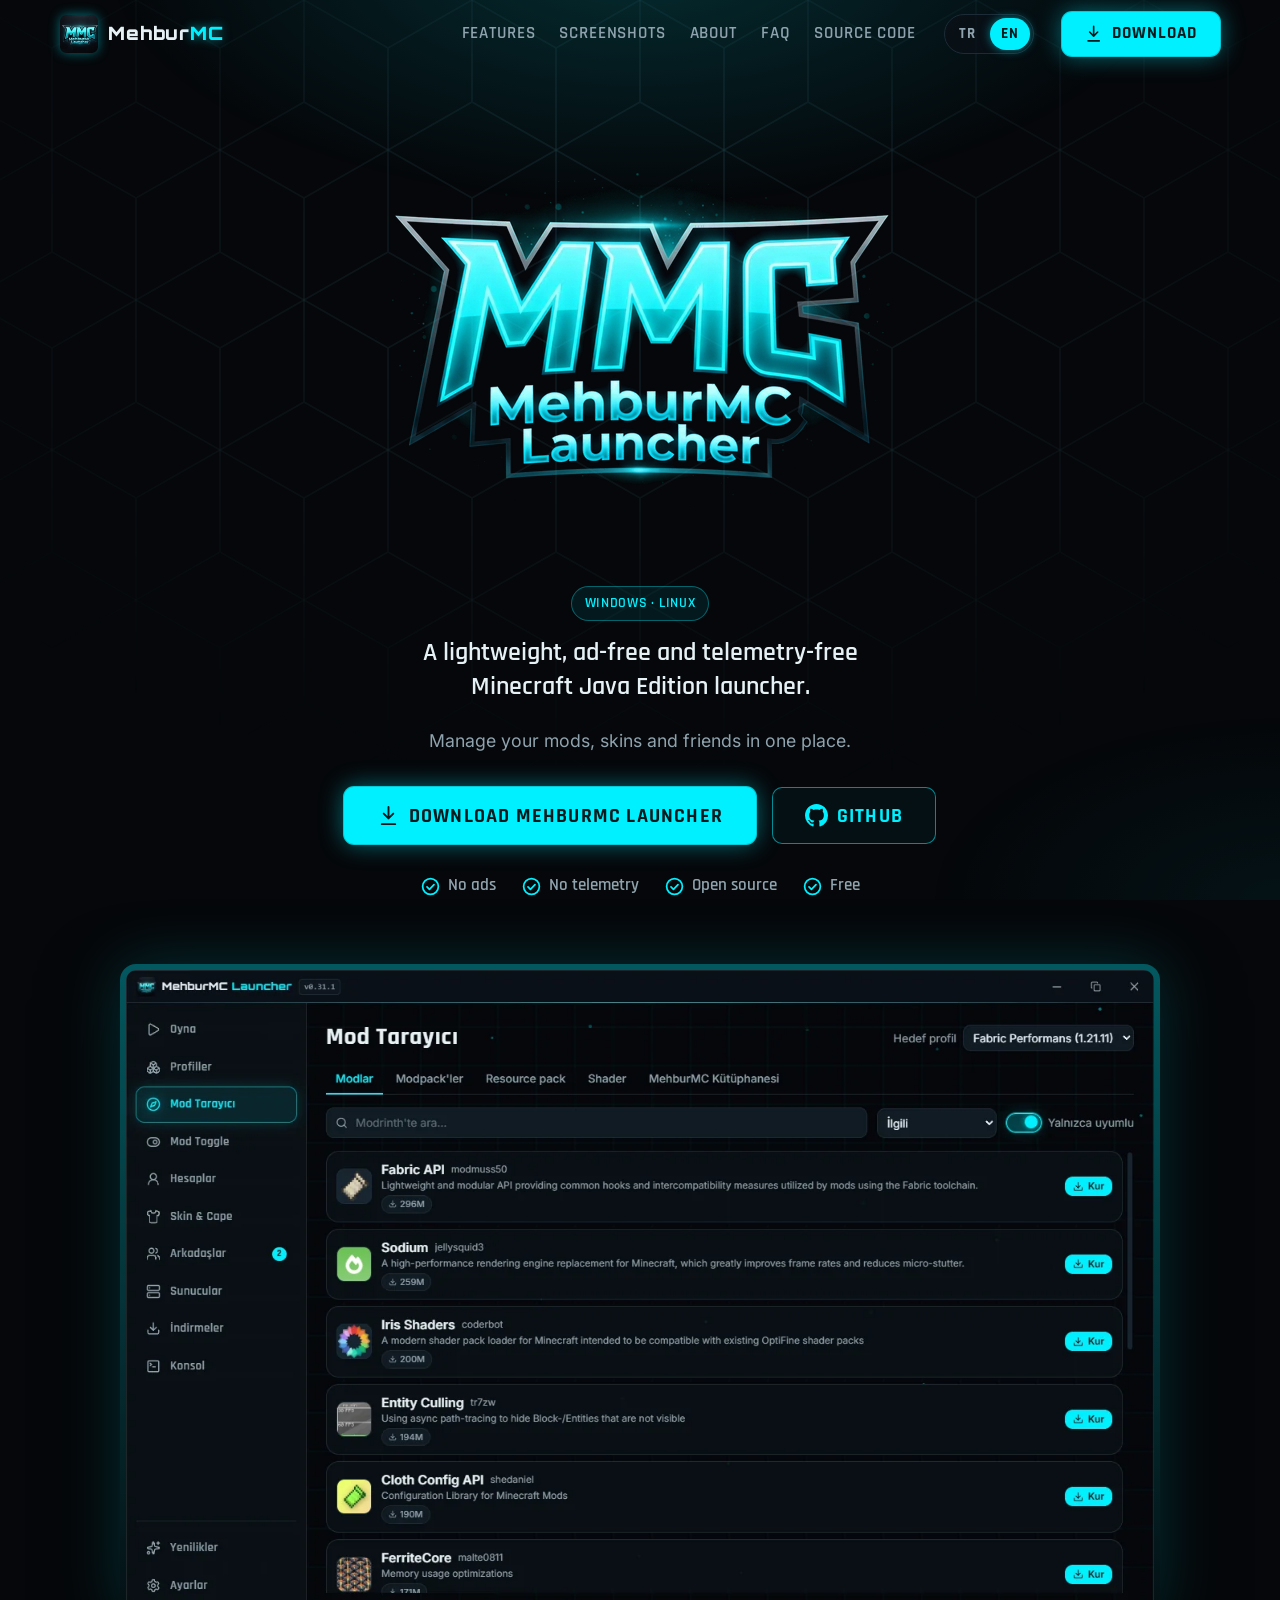
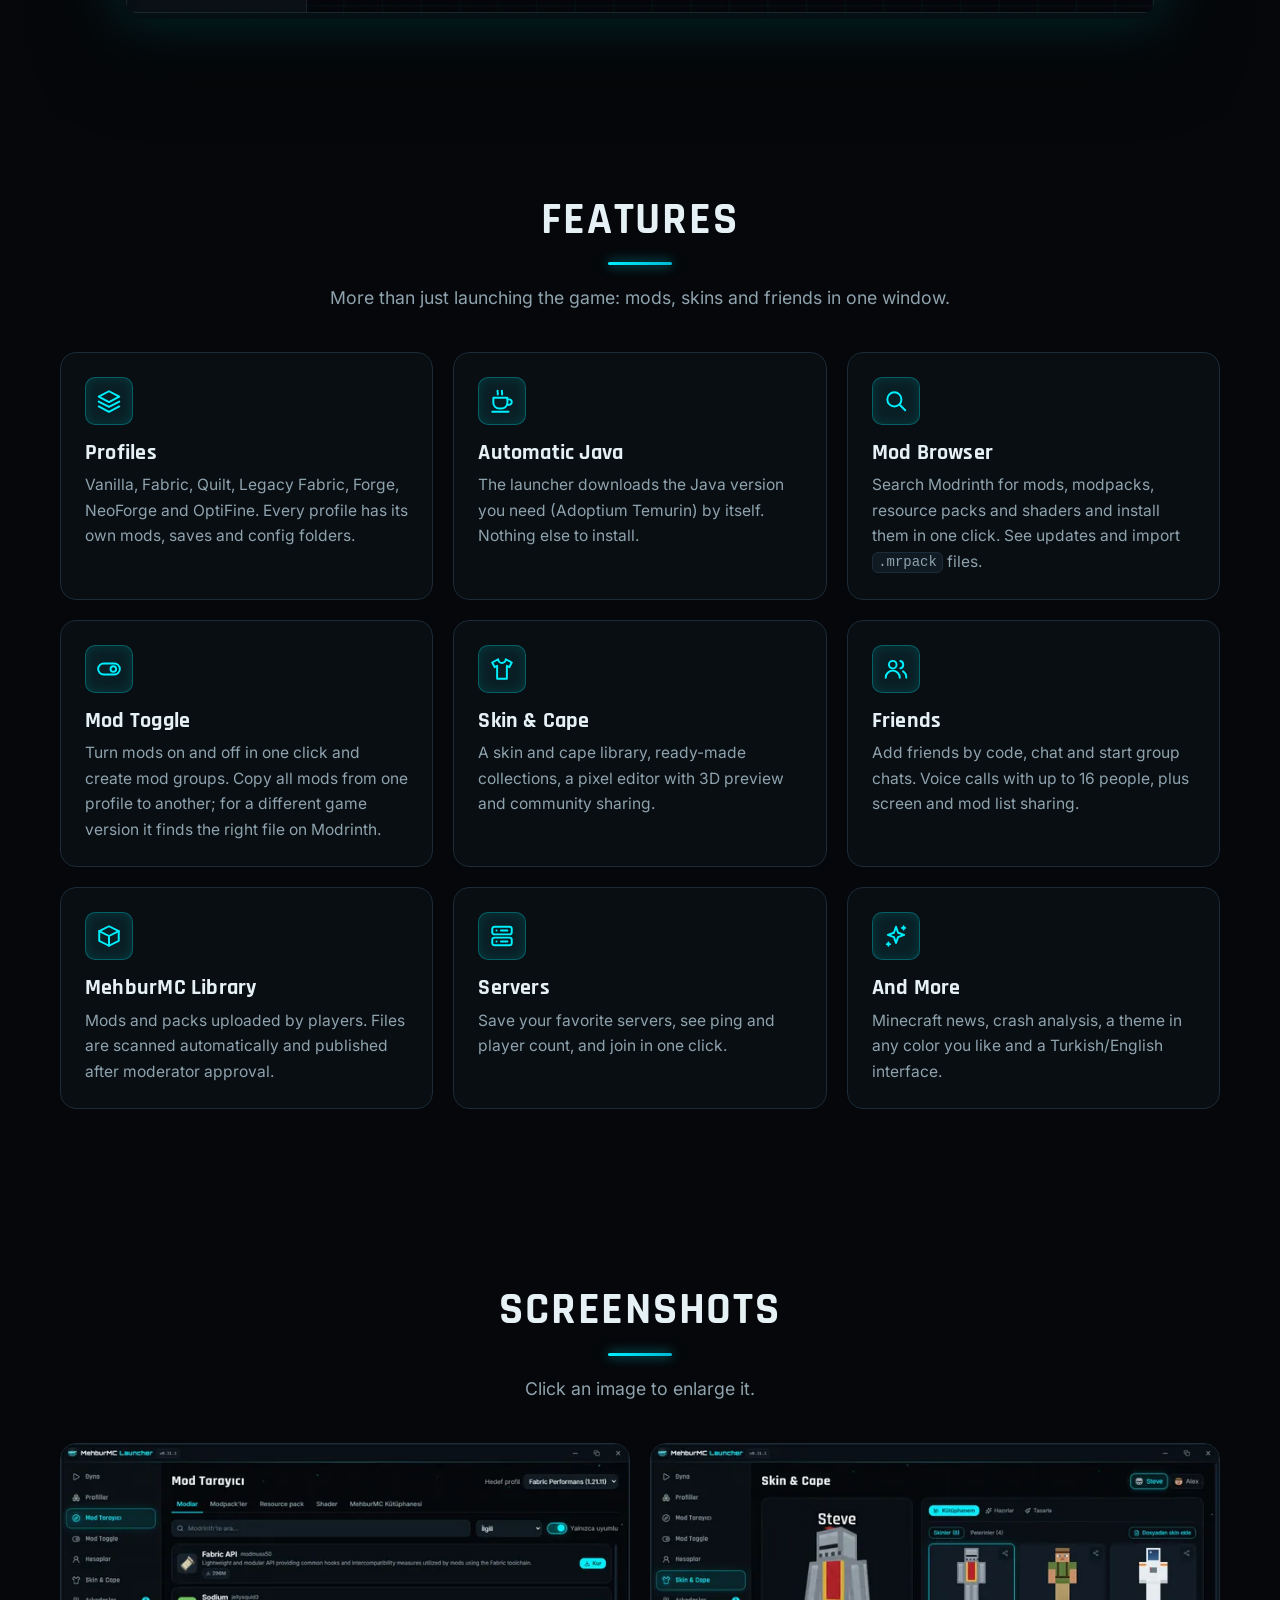
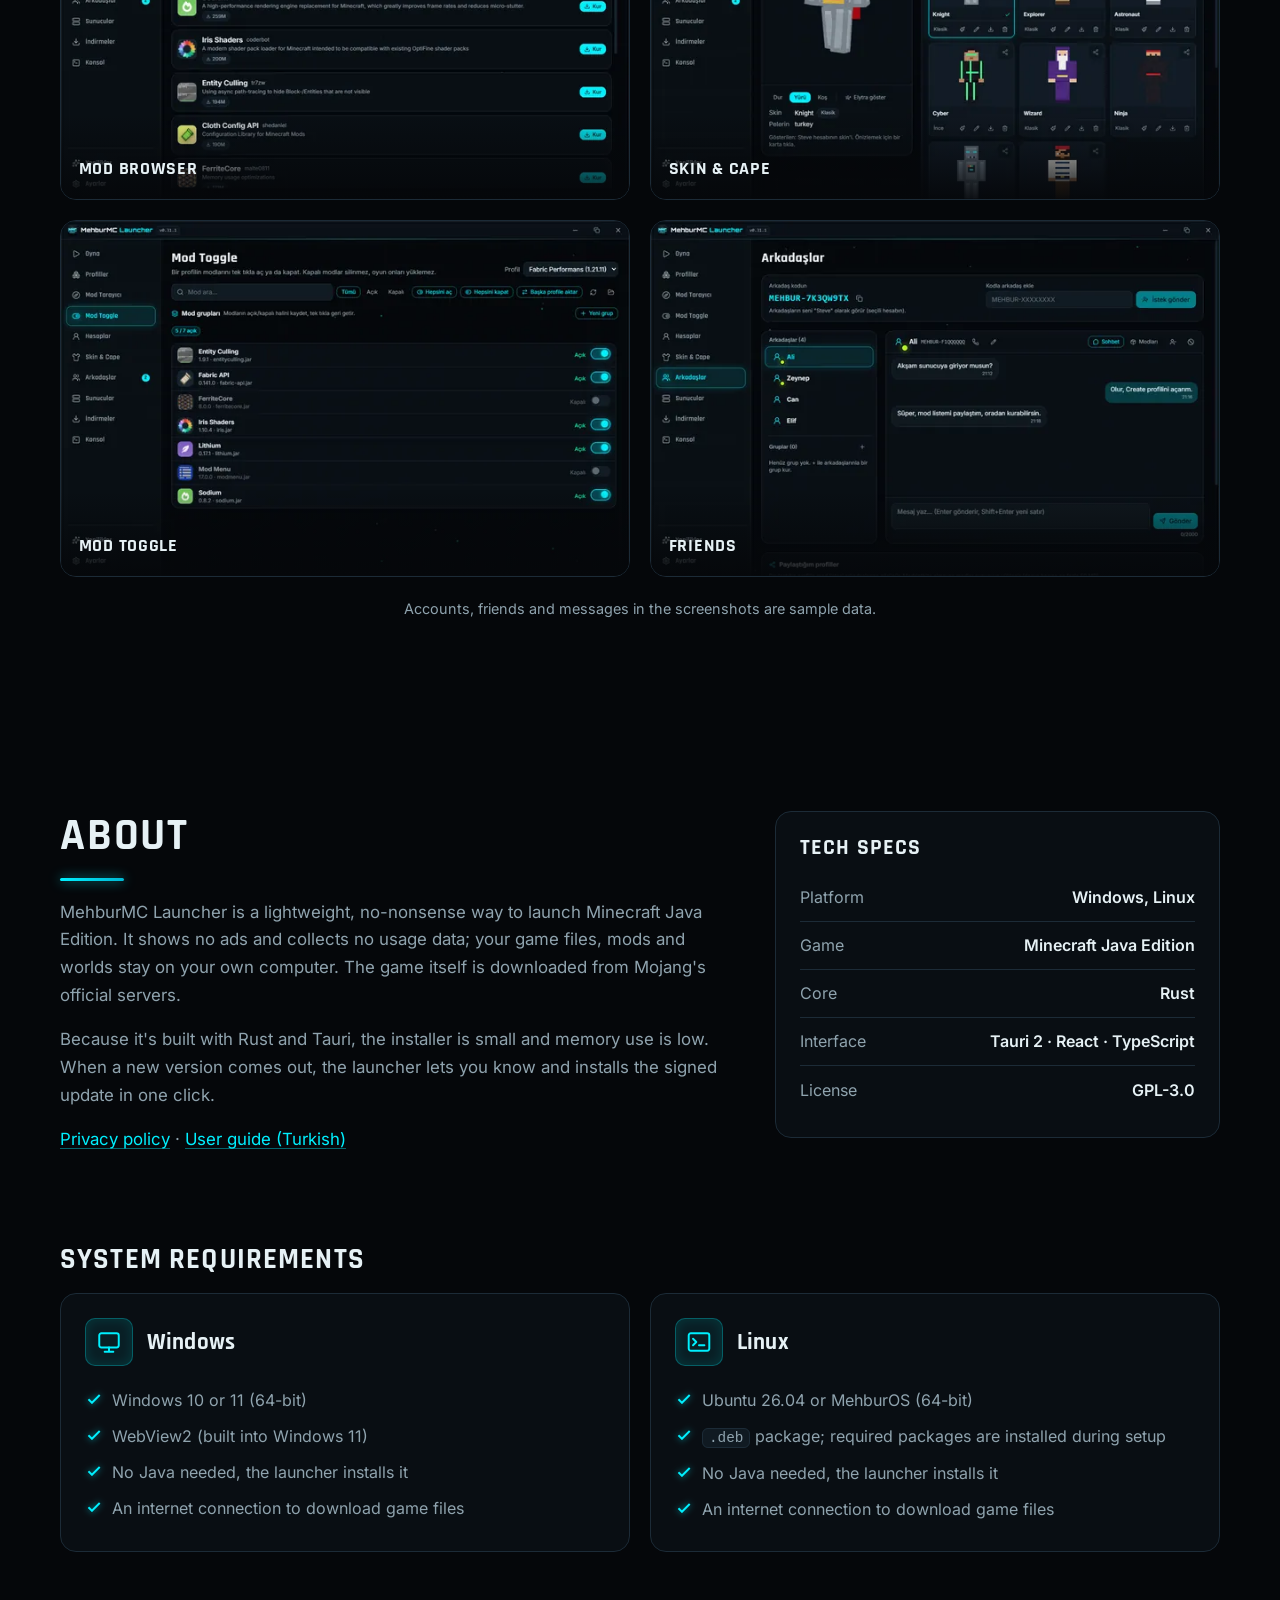
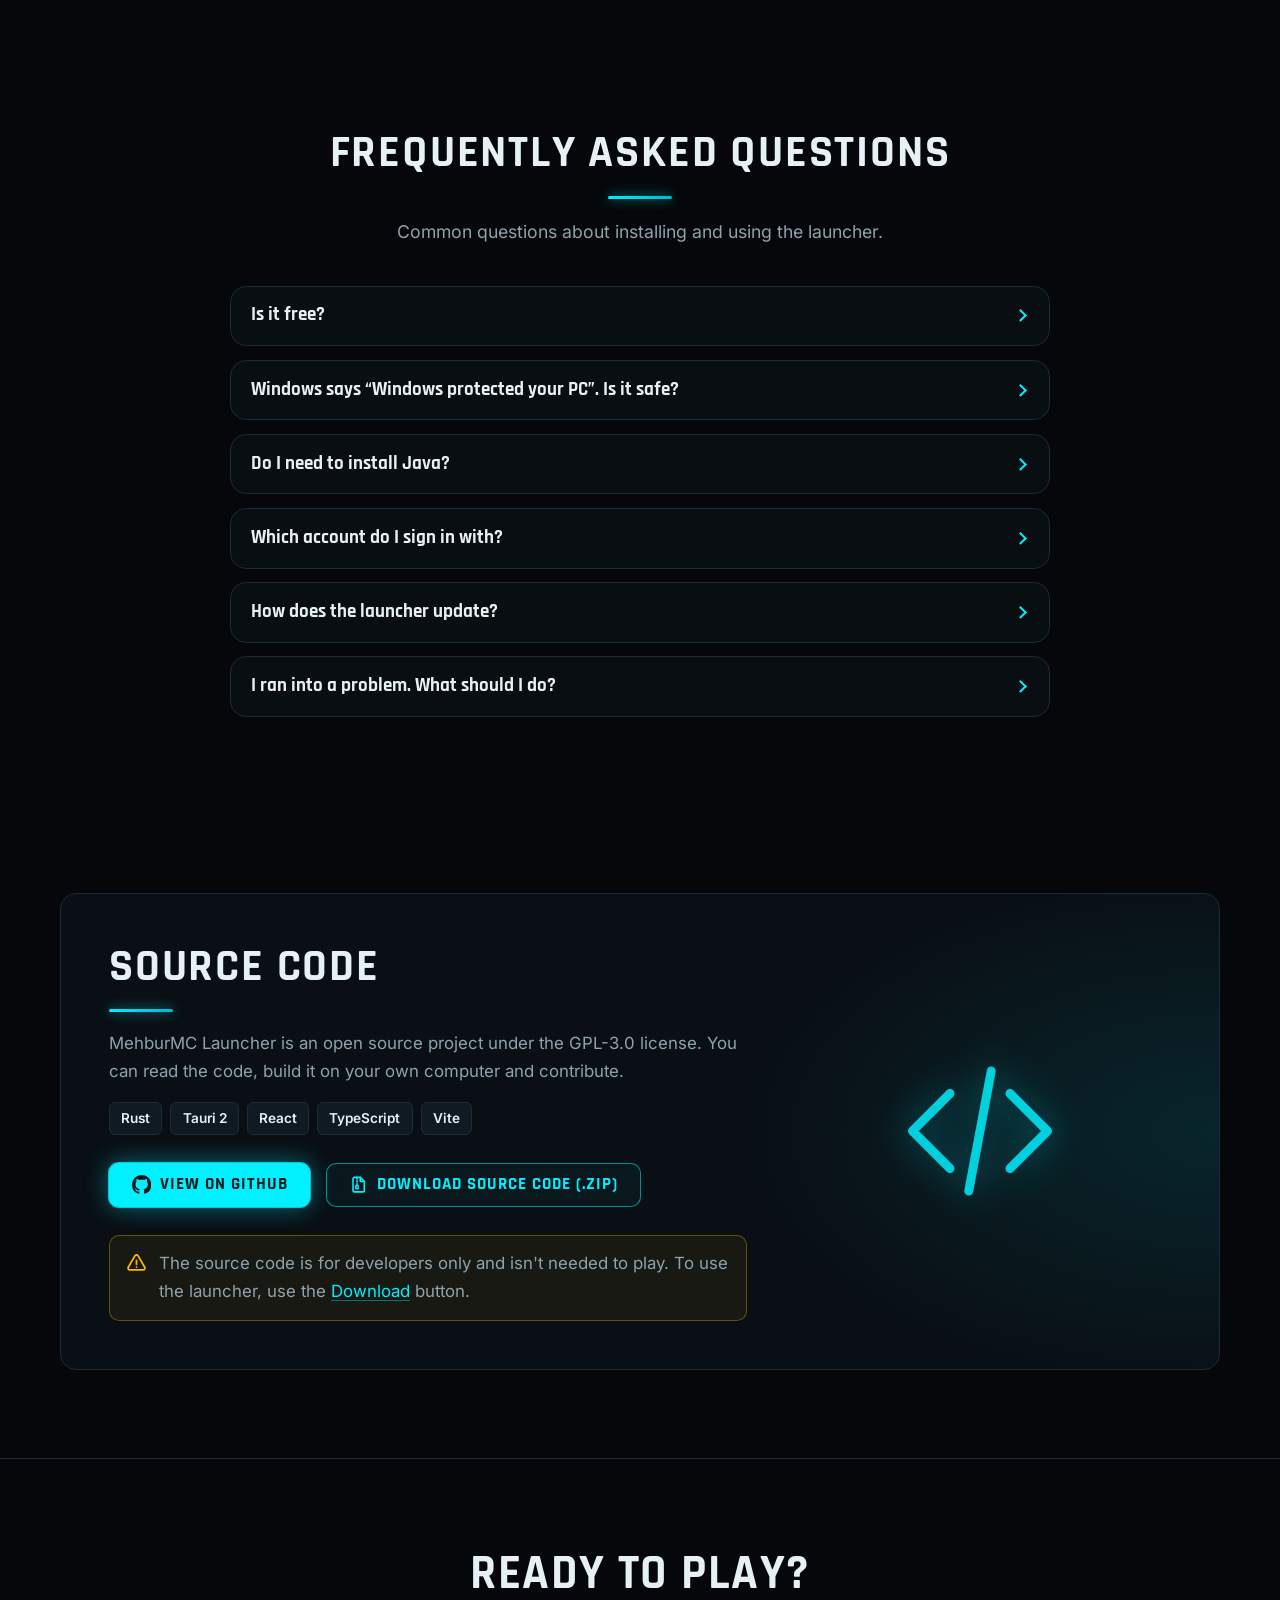
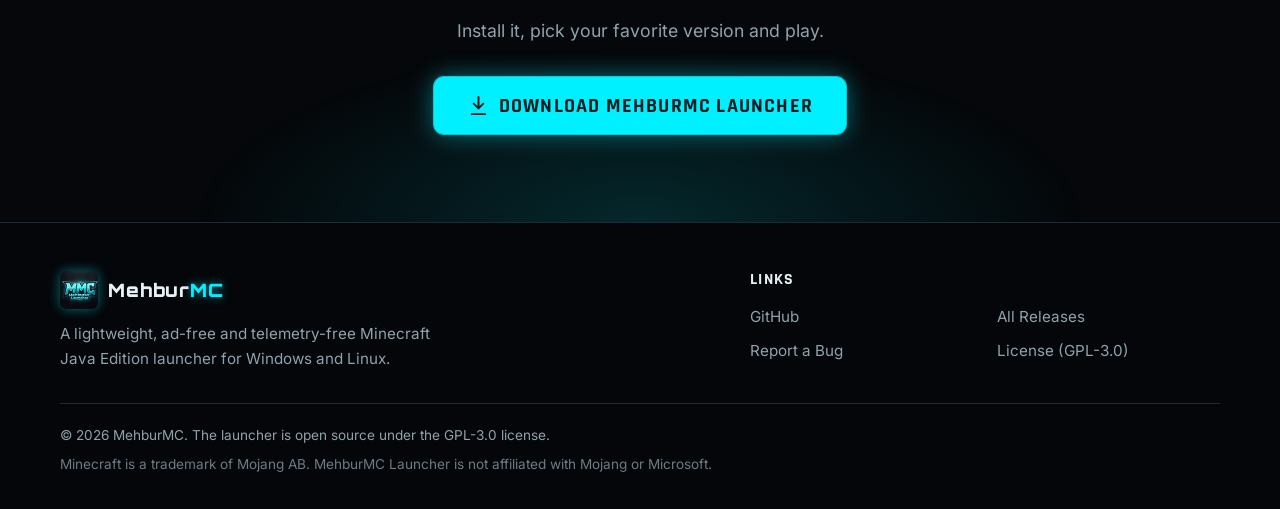
==== commit f76fd756: "feat: add Turkish/English language switch - Add i18n.js: English dictionary for 112 data-i18n / data" ====
--- a/index.html
+++ b/index.html
@@ -3,9 +3,10 @@
   <head>
     <meta charset="utf-8" />
     <meta name="viewport" content="width=device-width, initial-scale=1" />
-    <title>MehburMC Launcher: Hafif ve Reklamsız Minecraft Launcher'ı</title>
+    <title data-i18n="meta.title">MehburMC Launcher: Hafif ve Reklamsız Minecraft Launcher'ı</title>
     <meta
       name="description"
+      data-i18n-attr="content:meta.desc"
       content="Windows ve Linux için hafif, reklamsız ve telemetrisiz Minecraft Java Edition launcher'ı. Modları, skinleri ve arkadaşlarını tek yerden yönet."
     />
     <meta name="theme-color" content="#05070a" />
@@ -25,6 +26,8 @@
     <script>
       document.documentElement.classList.add("js");
     </script>
+    <!-- Önce dil sistemi yüklenir; main.js onun yazılarını kullanır (defer sırası korunur) -->
+    <script src="assets/js/i18n.js" defer></script>
     <script src="assets/js/main.js" defer></script>
   </head>
 
@@ -54,12 +57,12 @@
       <symbol id="i-close" viewBox="0 0 24 24"><path d="M6 6l12 12M18 6 6 18" /></symbol>
     </svg>
 
-    <a class="skip-link" href="#main">İçeriğe geç</a>
+    <a class="skip-link" href="#main" data-i18n="skip">İçeriğe geç</a>
 
     <!-- ===== Menü ===== -->
     <header class="site-header">
-      <nav class="nav container" aria-label="Ana menü">
-        <a class="brand" href="#home" aria-label="MehburMC Launcher ana sayfa">
+      <nav class="nav container" aria-label="Ana menü" data-i18n-attr="aria-label:nav.label">
+        <a class="brand" href="#home" aria-label="MehburMC Launcher ana sayfa" data-i18n-attr="aria-label:nav.home">
           <img src="assets/img/icon-128.webp" alt="" width="38" height="38" />
           <span class="brand-name">Mehbur<span>MC</span></span>
         </a>
@@ -72,6 +75,7 @@
           aria-label="Menüyü aç"
           data-label-open="Menüyü aç"
           data-label-close="Menüyü kapat"
+          data-i18n-attr="aria-label:nav.open;data-label-open:nav.open;data-label-close:nav.close"
         >
           <span class="nav-toggle-bar"></span>
           <span class="nav-toggle-bar"></span>
@@ -80,16 +84,21 @@
 
         <div class="nav-menu" id="nav-menu">
           <ul class="nav-links">
-            <li><a href="#features">Özellikler</a></li>
-            <li><a href="#screenshots">Fotoğraflar</a></li>
-            <li><a href="#about">Hakkında</a></li>
-            <li><a href="#faq">SSS</a></li>
-            <li><a href="#source">Kaynak Kod</a></li>
+            <li><a href="#features" data-i18n="nav.features">Özellikler</a></li>
+            <li><a href="#screenshots" data-i18n="nav.screenshots">Fotoğraflar</a></li>
+            <li><a href="#about" data-i18n="nav.about">Hakkında</a></li>
+            <li><a href="#faq" data-i18n="nav.faq">SSS</a></li>
+            <li><a href="#source" data-i18n="nav.source">Kaynak Kod</a></li>
           </ul>
-          <!-- Faz 3'te bu buton .exe / .deb seçim penceresini açacak -->
+          <!-- Dil düğmesi (TR / EN) -->
+          <div class="lang-switch" role="group" aria-label="Dil seçimi" data-i18n-attr="aria-label:lang.label">
+            <button type="button" data-set-lang="tr" lang="tr" title="Türkçe" aria-pressed="true">TR</button>
+            <button type="button" data-set-lang="en" lang="en" title="English" aria-pressed="false">EN</button>
+          </div>
+          <!-- data-download: .exe / .deb seçim penceresini açar (JavaScript yoksa GitHub'a gider) -->
           <a class="btn btn-primary" href="https://github.com/Mehbur07/MehburMC-Launcher/releases/latest" data-download>
             <svg class="icon" aria-hidden="true"><use href="#i-download" /></svg>
-            İndir
+            <span data-i18n="nav.download">İndir</span>
           </a>
         </div>
       </nav>
@@ -108,17 +117,18 @@
             width="640"
             height="430"
             alt="MehburMC Launcher logosu"
+            data-i18n-attr="alt:hero.logoAlt"
             fetchpriority="high"
           />
           <!-- lang="en": büyük harfe çevirirken "WİNDOWS" değil "WINDOWS" olsun -->
           <p class="chip" lang="en">Windows · Linux</p>
-          <p class="hero-tagline">Hafif, reklamsız ve telemetrisiz Minecraft Java Edition launcher'ı.</p>
-          <p class="hero-sub">Modlarını, skinlerini ve arkadaşlarını tek yerden yönet.</p>
+          <p class="hero-tagline" data-i18n="hero.tagline">Hafif, reklamsız ve telemetrisiz Minecraft Java Edition launcher'ı.</p>
+          <p class="hero-sub" data-i18n="hero.sub">Modlarını, skinlerini ve arkadaşlarını tek yerden yönet.</p>
 
           <div class="hero-actions">
             <a class="btn btn-primary btn-lg" href="https://github.com/Mehbur07/MehburMC-Launcher/releases/latest" data-download>
               <svg class="icon" aria-hidden="true"><use href="#i-download" /></svg>
-              MehburMC Launcher'ı İndir
+              <span data-i18n="hero.download">MehburMC Launcher'ı İndir</span>
             </a>
             <a class="btn btn-ghost btn-lg" href="https://github.com/Mehbur07/MehburMC-Launcher" rel="noopener">
               <svg class="icon" aria-hidden="true"><use href="#i-github" /></svg>
@@ -127,10 +137,10 @@
           </div>
 
           <ul class="trust-list">
-            <li><svg class="icon" aria-hidden="true"><use href="#i-check" /></svg>Reklam yok</li>
-            <li><svg class="icon" aria-hidden="true"><use href="#i-check" /></svg>Telemetri yok</li>
-            <li><svg class="icon" aria-hidden="true"><use href="#i-check" /></svg>Açık kaynak</li>
-            <li><svg class="icon" aria-hidden="true"><use href="#i-check" /></svg>Ücretsiz</li>
+            <li><svg class="icon" aria-hidden="true"><use href="#i-check" /></svg><span data-i18n="trust.ads">Reklam yok</span></li>
+            <li><svg class="icon" aria-hidden="true"><use href="#i-check" /></svg><span data-i18n="trust.telemetry">Telemetri yok</span></li>
+            <li><svg class="icon" aria-hidden="true"><use href="#i-check" /></svg><span data-i18n="trust.open">Açık kaynak</span></li>
+            <li><svg class="icon" aria-hidden="true"><use href="#i-check" /></svg><span data-i18n="trust.free">Ücretsiz</span></li>
           </ul>
 
           <figure class="hero-shot">
@@ -141,6 +151,7 @@
               width="1280"
               height="800"
               alt="MehburMC Launcher'ın mod tarayıcısı: Modrinth'teki modların listesi"
+              data-i18n-attr="alt:hero.shotAlt"
               decoding="async"
             />
           </figure>
@@ -150,54 +161,54 @@
       <!-- ===== Özellikler ===== -->
       <section class="section" id="features" aria-labelledby="features-title">
         <div class="container">
-          <h2 class="section-title is-centered" id="features-title">Özellikler</h2>
-          <p class="section-lead is-centered">Oyunu başlatmaktan fazlası: modlar, skinler ve arkadaşların tek pencerede.</p>
+          <h2 class="section-title is-centered" id="features-title" data-i18n="features.title">Özellikler</h2>
+          <p class="section-lead is-centered" data-i18n="features.lead">Oyunu başlatmaktan fazlası: modlar, skinler ve arkadaşların tek pencerede.</p>
 
           <ul class="feature-grid">
             <li class="card feature">
               <span class="feature-icon"><svg class="icon" aria-hidden="true"><use href="#i-layers" /></svg></span>
-              <h3>Profiller</h3>
-              <p>Vanilla, Fabric, Quilt, Legacy Fabric, Forge, NeoForge ve OptiFine. Her profilin kendi mods, saves ve config klasörü var.</p>
+              <h3 data-i18n="f.profiles.t">Profiller</h3>
+              <p data-i18n="f.profiles.d">Vanilla, Fabric, Quilt, Legacy Fabric, Forge, NeoForge ve OptiFine. Her profilin kendi mods, saves ve config klasörü var.</p>
             </li>
             <li class="card feature">
               <span class="feature-icon"><svg class="icon" aria-hidden="true"><use href="#i-cup" /></svg></span>
-              <h3>Otomatik Java</h3>
-              <p>Gereken Java sürümünü (Adoptium Temurin) launcher kendisi indirir. Ayrıca bir şey kurmana gerek yok.</p>
+              <h3 data-i18n="f.java.t">Otomatik Java</h3>
+              <p data-i18n="f.java.d">Gereken Java sürümünü (Adoptium Temurin) launcher kendisi indirir. Ayrıca bir şey kurmana gerek yok.</p>
             </li>
             <li class="card feature">
               <span class="feature-icon"><svg class="icon" aria-hidden="true"><use href="#i-search" /></svg></span>
-              <h3>Mod Tarayıcı</h3>
-              <p>Modrinth'te mod, modpack, resource pack ve shader ara, tek tıkla kur. Güncellemeleri gör, <code>.mrpack</code> dosyalarını içe aktar.</p>
+              <h3 data-i18n="f.browser.t">Mod Tarayıcı</h3>
+              <p data-i18n="f.browser.d">Modrinth'te mod, modpack, resource pack ve shader ara, tek tıkla kur. Güncellemeleri gör, <code>.mrpack</code> dosyalarını içe aktar.</p>
             </li>
             <li class="card feature">
               <span class="feature-icon"><svg class="icon" aria-hidden="true"><use href="#i-toggle" /></svg></span>
-              <h3>Mod Toggle</h3>
-              <p>Modları tek tıkla aç/kapat, mod grupları oluştur. Bir profilin bütün modlarını başka profile aktar; farklı sürüm için uygun dosyayı Modrinth'ten bulur.</p>
+              <h3 lang="en">Mod Toggle</h3>
+              <p data-i18n="f.toggle.d">Modları tek tıkla aç/kapat, mod grupları oluştur. Bir profilin bütün modlarını başka profile aktar; farklı sürüm için uygun dosyayı Modrinth'ten bulur.</p>
             </li>
             <li class="card feature">
               <span class="feature-icon"><svg class="icon" aria-hidden="true"><use href="#i-shirt" /></svg></span>
-              <h3>Skin &amp; Cape</h3>
-              <p>Skin ve pelerin kütüphanesi, hazır koleksiyonlar, 3B önizlemeli piksel editörü ve toplulukla paylaşma.</p>
+              <h3 lang="en">Skin &amp; Cape</h3>
+              <p data-i18n="f.skins.d">Skin ve pelerin kütüphanesi, hazır koleksiyonlar, 3B önizlemeli piksel editörü ve toplulukla paylaşma.</p>
             </li>
             <li class="card feature">
               <span class="feature-icon"><svg class="icon" aria-hidden="true"><use href="#i-users" /></svg></span>
-              <h3>Arkadaşlar</h3>
-              <p>Arkadaş koduyla ekle, mesajlaş, grup sohbeti kur. 16 kişiye kadar sesli arama, ekran ve mod listesi paylaşma.</p>
+              <h3 data-i18n="f.friends.t">Arkadaşlar</h3>
+              <p data-i18n="f.friends.d">Arkadaş koduyla ekle, mesajlaş, grup sohbeti kur. 16 kişiye kadar sesli arama, ekran ve mod listesi paylaşma.</p>
             </li>
             <li class="card feature">
               <span class="feature-icon"><svg class="icon" aria-hidden="true"><use href="#i-box" /></svg></span>
-              <h3>MehburMC Kütüphanesi</h3>
-              <p>Oyuncuların yüklediği modlar ve paketler. Dosyalar otomatik taranır, yönetici onayından sonra yayınlanır.</p>
+              <h3 data-i18n="f.library.t">MehburMC Kütüphanesi</h3>
+              <p data-i18n="f.library.d">Oyuncuların yüklediği modlar ve paketler. Dosyalar otomatik taranır, yönetici onayından sonra yayınlanır.</p>
             </li>
             <li class="card feature">
               <span class="feature-icon"><svg class="icon" aria-hidden="true"><use href="#i-server" /></svg></span>
-              <h3>Sunucular</h3>
-              <p>Favori sunucularını kaydet, ping ve oyuncu sayısını gör, tek tıkla katıl.</p>
+              <h3 data-i18n="f.servers.t">Sunucular</h3>
+              <p data-i18n="f.servers.d">Favori sunucularını kaydet, ping ve oyuncu sayısını gör, tek tıkla katıl.</p>
             </li>
             <li class="card feature">
               <span class="feature-icon"><svg class="icon" aria-hidden="true"><use href="#i-sparkle" /></svg></span>
-              <h3>Ve Dahası</h3>
-              <p>Minecraft haberleri, çökme analizi, istediğin renkte tema ve Türkçe/İngilizce arayüz.</p>
+              <h3 data-i18n="f.more.t">Ve Dahası</h3>
+              <p data-i18n="f.more.d">Minecraft haberleri, çökme analizi, istediğin renkte tema ve Türkçe/İngilizce arayüz.</p>
             </li>
           </ul>
         </div>
@@ -206,55 +217,127 @@
       <!-- ===== Fotoğraflar (tıklayınca büyüyen galeri) ===== -->
       <section class="section" id="screenshots" aria-labelledby="screenshots-title">
         <div class="container">
-          <h2 class="section-title is-centered" id="screenshots-title">Fotoğraflar</h2>
-          <p class="section-lead is-centered">Büyütmek için bir görüntüye tıkla.</p>
+          <h2 class="section-title is-centered" id="screenshots-title" data-i18n="shots.title">Fotoğraflar</h2>
+          <p class="section-lead is-centered" data-i18n="shots.lead">Büyütmek için bir görüntüye tıkla.</p>
 
           <!-- JavaScript yoksa bağlantılar resmi doğrudan açar -->
           <ul class="gallery">
             <li>
-              <a class="shot" href="assets/img/screenshots/mod-browser.webp" data-caption="Mod Tarayıcı: Modrinth'te arama ve tek tıkla kurulum">
-                <img src="assets/img/screenshots/mod-browser-thumb.webp" width="640" height="400" alt="Mod Tarayıcı ekranı" loading="lazy" decoding="async" />
-                <span class="shot-caption">Mod Tarayıcı</span>
+              <a class="shot" href="assets/img/screenshots/mod-browser.webp" data-caption="Mod Tarayıcı: Modrinth'te arama ve tek tıkla kurulum" data-i18n-attr="data-caption:shots.browser.cap">
+                <img src="assets/img/screenshots/mod-browser-thumb.webp" width="640" height="400" alt="Mod Tarayıcı ekranı" data-i18n-attr="alt:shots.browser.alt" loading="lazy" decoding="async" />
+                <span class="shot-caption" data-i18n="f.browser.t">Mod Tarayıcı</span>
               </a>
             </li>
             <li>
-              <a class="shot" href="assets/img/screenshots/skins.webp" data-caption="Skin &amp; Cape: kütüphane, koleksiyonlar ve 3B önizleme">
-                <img src="assets/img/screenshots/skins-thumb.webp" width="640" height="400" alt="Skin ve pelerin ekranı" loading="lazy" decoding="async" />
+              <a class="shot" href="assets/img/screenshots/skins.webp" data-caption="Skin &amp; Cape: kütüphane, koleksiyonlar ve 3B önizleme" data-i18n-attr="data-caption:shots.skins.cap">
+                <img src="assets/img/screenshots/skins-thumb.webp" width="640" height="400" alt="Skin ve pelerin ekranı" data-i18n-attr="alt:shots.skins.alt" loading="lazy" decoding="async" />
                 <span class="shot-caption" lang="en">Skin &amp; Cape</span>
               </a>
             </li>
             <li>
-              <a class="shot" href="assets/img/screenshots/mod-toggle.webp" data-caption="Mod Toggle: modları aç/kapat, grupla ve profiller arasında aktar">
-                <img src="assets/img/screenshots/mod-toggle-thumb.webp" width="640" height="400" alt="Mod Toggle ekranı" loading="lazy" decoding="async" />
-                <span class="shot-caption">Mod Toggle</span>
+              <a class="shot" href="assets/img/screenshots/mod-toggle.webp" data-caption="Mod Toggle: modları aç/kapat, grupla ve profiller arasında aktar" data-i18n-attr="data-caption:shots.toggle.cap">
+                <img src="assets/img/screenshots/mod-toggle-thumb.webp" width="640" height="400" alt="Mod Toggle ekranı" data-i18n-attr="alt:shots.toggle.alt" loading="lazy" decoding="async" />
+                <span class="shot-caption" lang="en">Mod Toggle</span>
               </a>
             </li>
             <li>
-              <a class="shot" href="assets/img/screenshots/friends.webp" data-caption="Arkadaşlar: mesajlaşma, grup sohbeti ve sesli arama">
-                <img src="assets/img/screenshots/friends-thumb.webp" width="640" height="400" alt="Arkadaşlar ekranı" loading="lazy" decoding="async" />
-                <span class="shot-caption">Arkadaşlar</span>
+              <a class="shot" href="assets/img/screenshots/friends.webp" data-caption="Arkadaşlar: mesajlaşma, grup sohbeti ve sesli arama" data-i18n-attr="data-caption:shots.friends.cap">
+                <img src="assets/img/screenshots/friends-thumb.webp" width="640" height="400" alt="Arkadaşlar ekranı" data-i18n-attr="alt:shots.friends.alt" loading="lazy" decoding="async" />
+                <span class="shot-caption" data-i18n="f.friends.t">Arkadaşlar</span>
               </a>
             </li>
           </ul>
-          <p class="note is-centered">Ekran görüntülerindeki hesaplar, arkadaşlar ve mesajlar örnek verilerdir.</p>
+          <p class="note is-centered" data-i18n="shots.note">Ekran görüntülerindeki hesaplar, arkadaşlar ve mesajlar örnek verilerdir.</p>
         </div>
       </section>
 
       <!-- Büyük görüntü penceresi (lightbox) -->
-      <dialog class="lightbox" id="lightbox" aria-label="Ekran görüntüsü">
+      <dialog class="lightbox" id="lightbox" aria-label="Ekran görüntüsü" data-i18n-attr="aria-label:lb.label">
         <figure class="lightbox-figure">
           <img class="lightbox-img" src="" alt="" width="1280" height="800" />
           <figcaption class="lightbox-caption"></figcaption>
         </figure>
-        <button class="lightbox-btn lightbox-close" type="button" aria-label="Kapat">
+        <button class="lightbox-btn lightbox-close" type="button" aria-label="Kapat" data-i18n-attr="aria-label:common.close">
           <svg class="icon" aria-hidden="true"><use href="#i-close" /></svg>
         </button>
-        <button class="lightbox-btn lightbox-prev" type="button" aria-label="Önceki görüntü">
+        <button class="lightbox-btn lightbox-prev" type="button" aria-label="Önceki görüntü" data-i18n-attr="aria-label:lb.prev">
           <svg class="icon flip" aria-hidden="true"><use href="#i-chevron" /></svg>
         </button>
-        <button class="lightbox-btn lightbox-next" type="button" aria-label="Sonraki görüntü">
+        <button class="lightbox-btn lightbox-next" type="button" aria-label="Sonraki görüntü" data-i18n-attr="aria-label:lb.next">
           <svg class="icon" aria-hidden="true"><use href="#i-chevron" /></svg>
         </button>
+      </dialog>
+
+      <!-- İndirme penceresi: İndir butonları bunu açar (JavaScript yoksa butonlar GitHub'a gider) -->
+      <dialog class="modal" id="download-dialog" aria-labelledby="dl-title">
+        <div class="modal-head">
+          <div>
+            <h2 class="modal-title" id="dl-title" data-i18n="dl.title">MehburMC Launcher'ı İndir</h2>
+            <p class="modal-sub" data-dl-status aria-live="polite">Sürüm bilgisi alınıyor…</p>
+          </div>
+          <button class="lightbox-btn modal-close" type="button" aria-label="Kapat" data-i18n-attr="aria-label:common.close">
+            <svg class="icon" aria-hidden="true"><use href="#i-close" /></svg>
+          </button>
+        </div>
+
+        <!-- Telefon / macOS ziyaretçileri için bilgi notu (JavaScript doldurur) -->
+        <p class="notice notice-info" data-dl-platform-note hidden>
+          <svg class="icon" aria-hidden="true"><use href="#i-warn" /></svg>
+          <span></span>
+        </p>
+
+        <div class="dl-options">
+          <article class="dl-option" data-os="windows">
+            <span class="dl-badge" hidden data-i18n="dl.yours">Senin sistemin</span>
+            <div class="req-head">
+              <span class="feature-icon"><svg class="icon" aria-hidden="true"><use href="#i-windows" /></svg></span>
+              <div>
+                <h3 lang="en">Windows</h3>
+                <p class="dl-meta" data-i18n="dl.winMeta">Windows 10 / 11 · 64 bit</p>
+              </div>
+            </div>
+            <p class="dl-file">
+              <code data-dl-name>…_x64-setup.exe</code>
+              <span data-dl-size></span>
+            </p>
+            <a class="btn btn-ghost dl-btn" href="https://github.com/Mehbur07/MehburMC-Launcher/releases/latest" data-dl-link>
+              <svg class="icon" aria-hidden="true"><use href="#i-download" /></svg>
+              <span data-i18n="dl.winBtn"><span lang="en">Windows</span> için İndir <span lang="en">(.exe)</span></span>
+            </a>
+          </article>
+
+          <article class="dl-option" data-os="linux">
+            <span class="dl-badge" hidden data-i18n="dl.yours">Senin sistemin</span>
+            <div class="req-head">
+              <span class="feature-icon"><svg class="icon" aria-hidden="true"><use href="#i-terminal" /></svg></span>
+              <div>
+                <h3 lang="en">Linux</h3>
+                <p class="dl-meta">Ubuntu 26.04 / MehburOS · <code>.deb</code></p>
+              </div>
+            </div>
+            <p class="dl-file">
+              <code data-dl-name>…_amd64.deb</code>
+              <span data-dl-size></span>
+            </p>
+            <a class="btn btn-ghost dl-btn" href="https://github.com/Mehbur07/MehburMC-Launcher/releases" data-dl-link>
+              <svg class="icon" aria-hidden="true"><use href="#i-download" /></svg>
+              <span data-i18n="dl.linuxBtn"><span lang="en">Linux</span> için İndir <span lang="en">(.deb)</span></span>
+            </a>
+            <div class="dl-cmd">
+              <p data-i18n="dl.cmdHint">Kurulum: dosyanın olduğu klasörde terminal açıp şunu çalıştır:</p>
+              <div class="cmd-box">
+                <code data-dl-cmd data-i18n="dl.cmdPlaceholder">sudo apt install ./MehburMC-Launcher_&lt;sürüm&gt;_amd64.deb</code>
+                <button class="copy-btn" type="button" data-copy data-i18n="dl.copy">Kopyala</button>
+              </div>
+            </div>
+          </article>
+        </div>
+
+        <p class="modal-foot">
+          <a class="text-link" href="https://github.com/Mehbur07/MehburMC-Launcher/releases" rel="noopener" data-i18n="dl.allReleases">Tüm sürümler ve sürüm notları</a>
+          <span aria-hidden="true">·</span>
+          <a class="text-link" href="#faq" data-i18n="dl.smartscreen">Windows uyarı verirse ne yapmalıyım?</a>
+        </p>
       </dialog>
 
       <!-- ===== Hakkında + Sistem gereksinimleri ===== -->
@@ -262,36 +345,36 @@
         <div class="container">
           <div class="about-grid">
             <div class="about-text">
-              <h2 class="section-title" id="about-title">Hakkında</h2>
-              <p>
+              <h2 class="section-title" id="about-title" data-i18n="about.title">Hakkında</h2>
+              <p data-i18n="about.p1">
                 MehburMC Launcher, Minecraft Java Edition'ı açmanın hafif ve sade bir yolu. Reklam göstermez,
                 kullanım verisi toplamaz; oyun dosyaların, modların ve dünyaların yalnızca senin bilgisayarında
                 durur. Oyunun kendisi Mojang'ın resmi sunucularından indirilir.
               </p>
-              <p>
+              <p data-i18n="about.p2">
                 Rust ve Tauri ile yazıldığı için kurulum dosyası küçük, bellek kullanımı düşük. Yeni sürüm
                 çıktığında launcher bunu sana haber verir ve imzalı güncellemeyi tek tıkla kurar.
               </p>
               <p>
-                <a class="text-link" href="https://github.com/Mehbur07/MehburMC-Launcher/blob/main/docs/GIZLILIK.md" rel="noopener">Gizlilik politikası</a>
+                <a class="text-link" href="https://github.com/Mehbur07/MehburMC-Launcher/blob/main/docs/GIZLILIK.md" rel="noopener" data-i18n="about.privacy">Gizlilik politikası</a>
                 <span aria-hidden="true">·</span>
-                <a class="text-link" href="https://github.com/Mehbur07/MehburMC-Launcher/blob/main/docs/KULLANIM.md" rel="noopener">Kullanım kılavuzu</a>
+                <a class="text-link" href="https://github.com/Mehbur07/MehburMC-Launcher/blob/main/docs/KULLANIM.md" rel="noopener" data-i18n="about.guide">Kullanım kılavuzu</a>
               </p>
             </div>
 
             <aside class="card spec-card" aria-labelledby="spec-title">
-              <h3 id="spec-title">Teknik Bilgiler</h3>
+              <h3 id="spec-title" data-i18n="spec.title">Teknik Bilgiler</h3>
               <dl class="spec-list">
                 <div><dt>Platform</dt><dd>Windows, Linux</dd></div>
-                <div><dt>Oyun</dt><dd>Minecraft Java Edition</dd></div>
-                <div><dt>Çekirdek</dt><dd>Rust</dd></div>
-                <div><dt>Arayüz</dt><dd>Tauri 2 · React · TypeScript</dd></div>
-                <div><dt>Lisans</dt><dd>GPL-3.0</dd></div>
+                <div><dt data-i18n="spec.game">Oyun</dt><dd>Minecraft Java Edition</dd></div>
+                <div><dt data-i18n="spec.core">Çekirdek</dt><dd>Rust</dd></div>
+                <div><dt data-i18n="spec.ui">Arayüz</dt><dd>Tauri 2 · React · TypeScript</dd></div>
+                <div><dt data-i18n="spec.license">Lisans</dt><dd>GPL-3.0</dd></div>
               </dl>
             </aside>
           </div>
 
-          <h3 class="sub-title" id="requirements">Sistem Gereksinimleri</h3>
+          <h3 class="sub-title" id="requirements" data-i18n="req.title">Sistem Gereksinimleri</h3>
           <div class="req-grid">
             <div class="card req-card">
               <div class="req-head">
@@ -299,10 +382,10 @@
                 <h4 lang="en">Windows</h4>
               </div>
               <ul class="check-list">
-                <li>Windows 10 veya 11 (64 bit)</li>
-                <li>WebView2 (Windows 11'de hazır gelir)</li>
-                <li>Java gerekmez, launcher kendisi kurar</li>
-                <li>Oyun dosyalarını indirmek için internet</li>
+                <li data-i18n="req.win.os">Windows 10 veya 11 (64 bit)</li>
+                <li data-i18n="req.win.webview">WebView2 (Windows 11'de hazır gelir)</li>
+                <li data-i18n="req.java">Java gerekmez, launcher kendisi kurar</li>
+                <li data-i18n="req.net">Oyun dosyalarını indirmek için internet</li>
               </ul>
             </div>
             <div class="card req-card">
@@ -311,10 +394,10 @@
                 <h4 lang="en">Linux</h4>
               </div>
               <ul class="check-list">
-                <li>Ubuntu 26.04 veya MehburOS (64 bit)</li>
-                <li><code>.deb</code> paketi; gerekli paketler kurulumda yüklenir</li>
-                <li>Java gerekmez, launcher kendisi kurar</li>
-                <li>Oyun dosyalarını indirmek için internet</li>
+                <li data-i18n="req.linux.os">Ubuntu 26.04 veya MehburOS (64 bit)</li>
+                <li data-i18n="req.linux.deb"><code>.deb</code> paketi; gerekli paketler kurulumda yüklenir</li>
+                <li data-i18n="req.java">Java gerekmez, launcher kendisi kurar</li>
+                <li data-i18n="req.net">Oyun dosyalarını indirmek için internet</li>
               </ul>
             </div>
           </div>
@@ -324,20 +407,20 @@
       <!-- ===== Sık sorulan sorular ===== -->
       <section class="section" id="faq" aria-labelledby="faq-title">
         <div class="container container-narrow">
-          <h2 class="section-title is-centered" id="faq-title">Sık Sorulan Sorular</h2>
-          <p class="section-lead is-centered">Kurulum ve kullanım hakkında merak edilenler.</p>
+          <h2 class="section-title is-centered" id="faq-title" data-i18n="faq.title">Sık Sorulan Sorular</h2>
+          <p class="section-lead is-centered" data-i18n="faq.lead">Kurulum ve kullanım hakkında merak edilenler.</p>
 
           <div class="faq-list">
             <details class="faq">
-              <summary>Ücretsiz mi?</summary>
+              <summary data-i18n="faq.q1">Ücretsiz mi?</summary>
               <div class="faq-body">
-                <p>Evet, tamamen ücretsiz. Reklam ve ücretli özellik yok.</p>
+                <p data-i18n="faq.a1">Evet, tamamen ücretsiz. Reklam ve ücretli özellik yok.</p>
               </div>
             </details>
             <details class="faq">
-              <summary>Windows "bilgisayarınız korundu" uyarısı veriyor. Güvenli mi?</summary>
+              <summary data-i18n="faq.q2">Windows "bilgisayarınız korundu" uyarısı veriyor. Güvenli mi?</summary>
               <div class="faq-body">
-                <p>
+                <p data-i18n="faq.a2">
                   Launcher'ın henüz bir kod imzalama sertifikası olmadığı için Windows SmartScreen ilk
                   çalıştırmada "tanınmayan uygulama" uyarısı verebilir. <strong>Ek bilgi → Yine de çalıştır</strong>
                   ile devam edebilirsin. Kaynak kod herkese açık; dilersen GitHub'da inceleyebilirsin.
@@ -345,33 +428,33 @@
               </div>
             </details>
             <details class="faq">
-              <summary>Java kurmam gerekiyor mu?</summary>
+              <summary data-i18n="faq.q3">Java kurmam gerekiyor mu?</summary>
               <div class="faq-body">
-                <p>Hayır. Seçtiğin Minecraft sürümünün istediği Java'yı (Adoptium Temurin) launcher kendisi indirip kurar.</p>
+                <p data-i18n="faq.a3">Hayır. Seçtiğin Minecraft sürümünün istediği Java'yı (Adoptium Temurin) launcher kendisi indirip kurar.</p>
               </div>
             </details>
             <details class="faq">
-              <summary>Hangi hesapla giriş yapılıyor?</summary>
+              <summary data-i18n="faq.q4">Hangi hesapla giriş yapılıyor?</summary>
               <div class="faq-body">
-                <p>
+                <p data-i18n="faq.a4">
                   MehburMC hesabıyla (e-posta ya da Google) veya yalnızca bu bilgisayarda kalan yerel bir hesapla
                   girebilirsin. Oyunda çevrim dışı (offline) hesaplar kullanılır; Microsoft girişi yoktur.
                 </p>
               </div>
             </details>
             <details class="faq">
-              <summary>Launcher nasıl güncellenir?</summary>
+              <summary data-i18n="faq.q5">Launcher nasıl güncellenir?</summary>
               <div class="faq-body">
-                <p>
+                <p data-i18n="faq.a5">
                   Yeni sürüm çıkınca launcher'ın üst kısmında <strong>Güncelle</strong> butonu belirir. Tıklayınca imzalı
                   güncelleme indirilir, doğrulanır ve kurulur; siteden tekrar indirmene gerek kalmaz.
                 </p>
               </div>
             </details>
             <details class="faq">
-              <summary>Bir sorunla karşılaştım, ne yapmalıyım?</summary>
+              <summary data-i18n="faq.q6">Bir sorunla karşılaştım, ne yapmalıyım?</summary>
               <div class="faq-body">
-                <p>
+                <p data-i18n="faq.a6">
                   Önce <a class="text-link" href="https://github.com/Mehbur07/MehburMC-Launcher/blob/main/docs/SORUN_GIDERME.md" rel="noopener">sorun giderme rehberine</a>
                   göz at. Çözüm bulamazsan <a class="text-link" href="https://github.com/Mehbur07/MehburMC-Launcher/issues" rel="noopener">GitHub'da bir hata kaydı (issue)</a> aç.
                 </p>
@@ -386,12 +469,12 @@
         <div class="container">
           <div class="card source-panel">
             <div class="source-text">
-              <h2 class="section-title" id="source-title">Kaynak Kod</h2>
-              <p>
+              <h2 class="section-title" id="source-title" data-i18n="source.title">Kaynak Kod</h2>
+              <p data-i18n="source.p">
                 MehburMC Launcher, GPL-3.0 lisanslı açık kaynak bir projedir. Kodunu inceleyebilir, kendi
                 bilgisayarında derleyebilir ve katkıda bulunabilirsin.
               </p>
-              <ul class="tag-list" aria-label="Kullanılan teknolojiler">
+              <ul class="tag-list" aria-label="Kullanılan teknolojiler" data-i18n-attr="aria-label:source.tech">
                 <li>Rust</li>
                 <li>Tauri 2</li>
                 <li>React</li>
@@ -401,18 +484,18 @@
               <div class="source-actions">
                 <a class="btn btn-primary" href="https://github.com/Mehbur07/MehburMC-Launcher" rel="noopener">
                   <svg class="icon" aria-hidden="true"><use href="#i-github" /></svg>
-                  <span><span lang="en">GitHub</span>'da Gör</span>
+                  <span data-i18n="source.view"><span lang="en">GitHub</span>'da Gör</span>
                 </a>
                 <a class="btn btn-ghost" href="https://github.com/Mehbur07/MehburMC-Launcher/archive/refs/heads/main.zip">
                   <svg class="icon" aria-hidden="true"><use href="#i-zip" /></svg>
-                  <span>Kaynak Kodu İndir <span lang="en">(.zip)</span></span>
+                  <span data-i18n="source.zip">Kaynak Kodu İndir <span lang="en">(.zip)</span></span>
                 </a>
               </div>
               <p class="notice">
                 <svg class="icon" aria-hidden="true"><use href="#i-warn" /></svg>
-                <span>
+                <span data-i18n="source.notice">
                   Kaynak kod yalnızca geliştiriciler içindir, oynamak için gerekmez. Launcher'ı kullanmak için
-                  <a class="text-link" href="#home">İndir</a> butonunu kullan.
+                  <a class="text-link" href="https://github.com/Mehbur07/MehburMC-Launcher/releases/latest" data-download>İndir</a> butonunu kullan.
                 </span>
               </p>
             </div>
@@ -426,11 +509,11 @@
       <!-- ===== Son çağrı ===== -->
       <section class="cta" aria-labelledby="cta-title">
         <div class="container cta-inner">
-          <h2 id="cta-title">Oyuna hazır mısın?</h2>
-          <p>Kur, sevdiğin sürümü seç ve oyna.</p>
+          <h2 id="cta-title" data-i18n="cta.title">Oyuna hazır mısın?</h2>
+          <p data-i18n="cta.p">Kur, sevdiğin sürümü seç ve oyna.</p>
           <a class="btn btn-primary btn-lg" href="https://github.com/Mehbur07/MehburMC-Launcher/releases/latest" data-download>
             <svg class="icon" aria-hidden="true"><use href="#i-download" /></svg>
-            MehburMC Launcher'ı İndir
+            <span data-i18n="hero.download">MehburMC Launcher'ı İndir</span>
           </a>
         </div>
       </section>
@@ -440,27 +523,27 @@
     <footer class="site-footer">
       <div class="container footer-top">
         <div class="footer-brand">
-          <a class="brand" href="#home" aria-label="MehburMC Launcher ana sayfa">
+          <a class="brand" href="#home" aria-label="MehburMC Launcher ana sayfa" data-i18n-attr="aria-label:nav.home">
             <img src="assets/img/icon-64.webp" alt="" width="38" height="38" loading="lazy" />
             <span class="brand-name">Mehbur<span>MC</span></span>
           </a>
-          <p>Windows ve Linux için hafif, reklamsız ve telemetrisiz Minecraft Java Edition launcher'ı.</p>
+          <p data-i18n="footer.desc">Windows ve Linux için hafif, reklamsız ve telemetrisiz Minecraft Java Edition launcher'ı.</p>
         </div>
 
         <nav aria-labelledby="footer-links-title">
-          <h2 class="footer-title" id="footer-links-title">Bağlantılar</h2>
+          <h2 class="footer-title" id="footer-links-title" data-i18n="footer.links">Bağlantılar</h2>
           <ul class="footer-links">
             <li><a href="https://github.com/Mehbur07/MehburMC-Launcher" rel="noopener">GitHub</a></li>
-            <li><a href="https://github.com/Mehbur07/MehburMC-Launcher/releases" rel="noopener">Tüm Sürümler</a></li>
-            <li><a href="https://github.com/Mehbur07/MehburMC-Launcher/issues" rel="noopener">Hata Bildir</a></li>
-            <li><a href="https://github.com/Mehbur07/MehburMC-Launcher/blob/main/LICENSE" rel="noopener">Lisans (GPL-3.0)</a></li>
+            <li><a href="https://github.com/Mehbur07/MehburMC-Launcher/releases" rel="noopener" data-i18n="footer.releases">Tüm Sürümler</a></li>
+            <li><a href="https://github.com/Mehbur07/MehburMC-Launcher/issues" rel="noopener" data-i18n="footer.bug">Hata Bildir</a></li>
+            <li><a href="https://github.com/Mehbur07/MehburMC-Launcher/blob/main/LICENSE" rel="noopener" data-i18n="footer.license">Lisans (GPL-3.0)</a></li>
           </ul>
         </nav>
       </div>
 
       <div class="container footer-bottom">
-        <p>© <span data-year>2026</span> MehburMC. Launcher GPL-3.0 lisansı ile açık kaynaklıdır.</p>
-        <p class="footer-legal">
+        <p>© <span data-year>2026</span> MehburMC. <span data-i18n="footer.copy">Launcher GPL-3.0 lisansı ile açık kaynaklıdır.</span></p>
+        <p class="footer-legal" data-i18n="footer.legal">
           Minecraft, Mojang AB'nin ticari markasıdır. MehburMC Launcher; Mojang veya Microsoft ile
           bağlantılı değildir.
         </p>
--- a/assets/css/style.css
+++ b/assets/css/style.css
@@ -566,6 +566,42 @@
   transform: scaleX(1);
 }
 
+/* Dil düğmesi (TR / EN): seçili dil cyan zeminle gösterilir */
+.lang-switch {
+  display: inline-flex;
+  padding: 3px;
+  gap: 2px;
+  border: 1px solid var(--border);
+  border-radius: 999px;
+  background: rgb(11 17 23 / 0.7);
+}
+.lang-switch button {
+  min-width: 40px;
+  min-height: 32px;
+  padding: 0 0.6rem;
+  font-family: var(--font-display);
+  font-weight: 700;
+  font-size: 0.95rem;
+  letter-spacing: 0.06em;
+  color: var(--text-muted);
+  background: transparent;
+  border: 0;
+  border-radius: 999px;
+  cursor: pointer;
+  transition:
+    color 0.2s ease,
+    background-color 0.2s ease,
+    box-shadow 0.2s ease;
+}
+.lang-switch button:hover {
+  color: var(--text);
+}
+.lang-switch button[aria-pressed="true"] {
+  color: var(--on-accent);
+  background: var(--accent);
+  box-shadow: 0 0 10px rgb(var(--accent-rgb) / 0.5);
+}
+
 /* Hamburger butonu: yalnızca dar ekranlarda görünür */
 .nav-toggle {
   display: none;
@@ -601,7 +637,7 @@
   transform: translateY(-7px) rotate(-45deg);
 }
 
-@media (max-width: 880px) {
+@media (max-width: 1040px) {
   .nav-toggle {
     display: inline-flex;
   }
@@ -651,6 +687,10 @@
     display: none;
   }
 
+  .nav-menu .lang-switch {
+    align-self: flex-start;
+  }
+
   .nav-menu .btn {
     width: 100%;
   }
@@ -936,6 +976,192 @@
   }
 }
 
+/* İndirme penceresi (modal) */
+.modal {
+  width: min(860px, 100vw - 2 * var(--gutter));
+  max-width: none;
+  max-height: calc(100vh - 2 * var(--gutter));
+  padding: clamp(1.25rem, 3vw, 2rem);
+  color: var(--text);
+  background:
+    radial-gradient(ellipse 70% 50% at 50% 0%, rgb(var(--accent-rgb) / 0.1), transparent 70%),
+    var(--surface-1);
+  border: 1px solid rgb(var(--accent-rgb) / 0.35);
+  border-radius: var(--radius-lg);
+  box-shadow:
+    0 0 60px rgb(var(--accent-rgb) / 0.15),
+    0 30px 80px rgb(0 0 0 / 0.7);
+  overflow-y: auto;
+}
+.modal::backdrop {
+  background: rgb(2 4 6 / 0.85);
+  -webkit-backdrop-filter: blur(6px);
+  backdrop-filter: blur(6px);
+}
+.modal-head {
+  display: flex;
+  justify-content: space-between;
+  align-items: flex-start;
+  gap: 1rem;
+  margin-bottom: 1.25rem;
+}
+.modal-title {
+  font-size: clamp(1.5rem, 4vw, 2rem);
+  text-transform: uppercase;
+  letter-spacing: 0.03em;
+  margin-bottom: 0.2em;
+}
+.modal-sub {
+  margin: 0;
+  color: var(--text-muted);
+}
+.modal-close {
+  position: static;
+  flex-shrink: 0;
+}
+.modal-foot {
+  display: flex;
+  flex-wrap: wrap;
+  gap: 0.4rem 0.75rem;
+  margin: 1.5rem 0 0;
+  font-size: 0.95rem;
+  color: var(--text-muted);
+}
+
+.dl-options {
+  display: grid;
+  grid-template-columns: repeat(2, minmax(0, 1fr));
+  gap: 1rem;
+}
+.dl-option {
+  position: relative;
+  display: flex;
+  flex-direction: column;
+  padding: 1.25rem;
+  background: rgb(5 7 10 / 0.55);
+  border: 1px solid var(--border);
+  border-radius: var(--radius-lg);
+}
+/* Ziyaretçinin sistemine uyan seçenek öne çıkar */
+.dl-option.is-recommended {
+  order: -1;
+  border-color: rgb(var(--accent-rgb) / 0.6);
+  box-shadow: var(--glow-sm);
+}
+.dl-option h3 {
+  margin: 0;
+  font-size: 1.45rem;
+}
+.dl-option .req-head {
+  margin-bottom: 0.75rem;
+}
+.dl-meta {
+  margin: 0;
+  font-size: 0.9rem;
+  color: var(--text-muted);
+}
+.dl-badge {
+  position: absolute;
+  top: -0.7rem;
+  right: 1rem;
+  padding: 0.15rem 0.65rem;
+  font-family: var(--font-display);
+  font-size: 0.85rem;
+  font-weight: 700;
+  letter-spacing: 0.05em;
+  text-transform: uppercase;
+  color: var(--on-accent);
+  background: var(--accent);
+  border-radius: 999px;
+  box-shadow: 0 0 14px rgb(var(--accent-rgb) / 0.6);
+}
+.dl-file {
+  display: flex;
+  flex-wrap: wrap;
+  align-items: center;
+  gap: 0.4rem 0.75rem;
+  margin: 0 0 1rem;
+  font-size: 0.9rem;
+  color: var(--text-muted);
+}
+.dl-file code {
+  word-break: break-all;
+}
+.dl-btn {
+  margin-top: auto;
+  width: 100%;
+}
+
+/* Linux kurulum komutu */
+.dl-cmd {
+  margin-top: 1rem;
+  font-size: 0.9rem;
+  color: var(--text-muted);
+}
+.dl-cmd p {
+  margin-bottom: 0.5rem;
+}
+.cmd-box {
+  display: flex;
+  align-items: stretch;
+  gap: 0.5rem;
+  padding: 0.5rem;
+  background: var(--bg);
+  border: 1px solid var(--border);
+  border-radius: var(--radius);
+}
+.cmd-box code {
+  flex: 1;
+  min-width: 0;
+  padding: 0.35rem 0.25rem;
+  background: none;
+  border: 0;
+  color: var(--accent-glow);
+  word-break: break-all;
+}
+.copy-btn {
+  flex-shrink: 0;
+  padding: 0.35rem 0.8rem;
+  font-family: var(--font-display);
+  font-weight: 700;
+  font-size: 0.9rem;
+  letter-spacing: 0.04em;
+  color: var(--accent);
+  background: rgb(var(--accent-rgb) / 0.08);
+  border: 1px solid rgb(var(--accent-rgb) / 0.4);
+  border-radius: var(--radius-sm);
+  cursor: pointer;
+  transition: background-color 0.2s ease;
+}
+.copy-btn:hover {
+  background: rgb(var(--accent-rgb) / 0.16);
+}
+.copy-btn.is-done {
+  color: var(--success);
+  border-color: rgb(0 255 163 / 0.5);
+}
+
+/* Bilgi notu (uyarının cyan tonu). ".notice" kuralı dosyada daha aşağıda olduğu için
+   iki sınıflı seçici kullanılır, yoksa sarı uyarı rengi bunu ezer. */
+.notice.notice-info {
+  margin-bottom: 1.25rem;
+  background: rgb(var(--accent-rgb) / 0.06);
+  border-color: rgb(var(--accent-rgb) / 0.35);
+}
+.notice.notice-info .icon {
+  color: var(--accent);
+}
+.notice[hidden] {
+  display: none;
+}
+
+@media (max-width: 700px) {
+  .dl-options {
+    grid-template-columns: 1fr;
+    gap: 1.5rem; /* "Senin sistemin" etiketi üstteki karta değmesin */
+  }
+}
+
 /* Hakkında */
 .about-grid {
   display: grid;
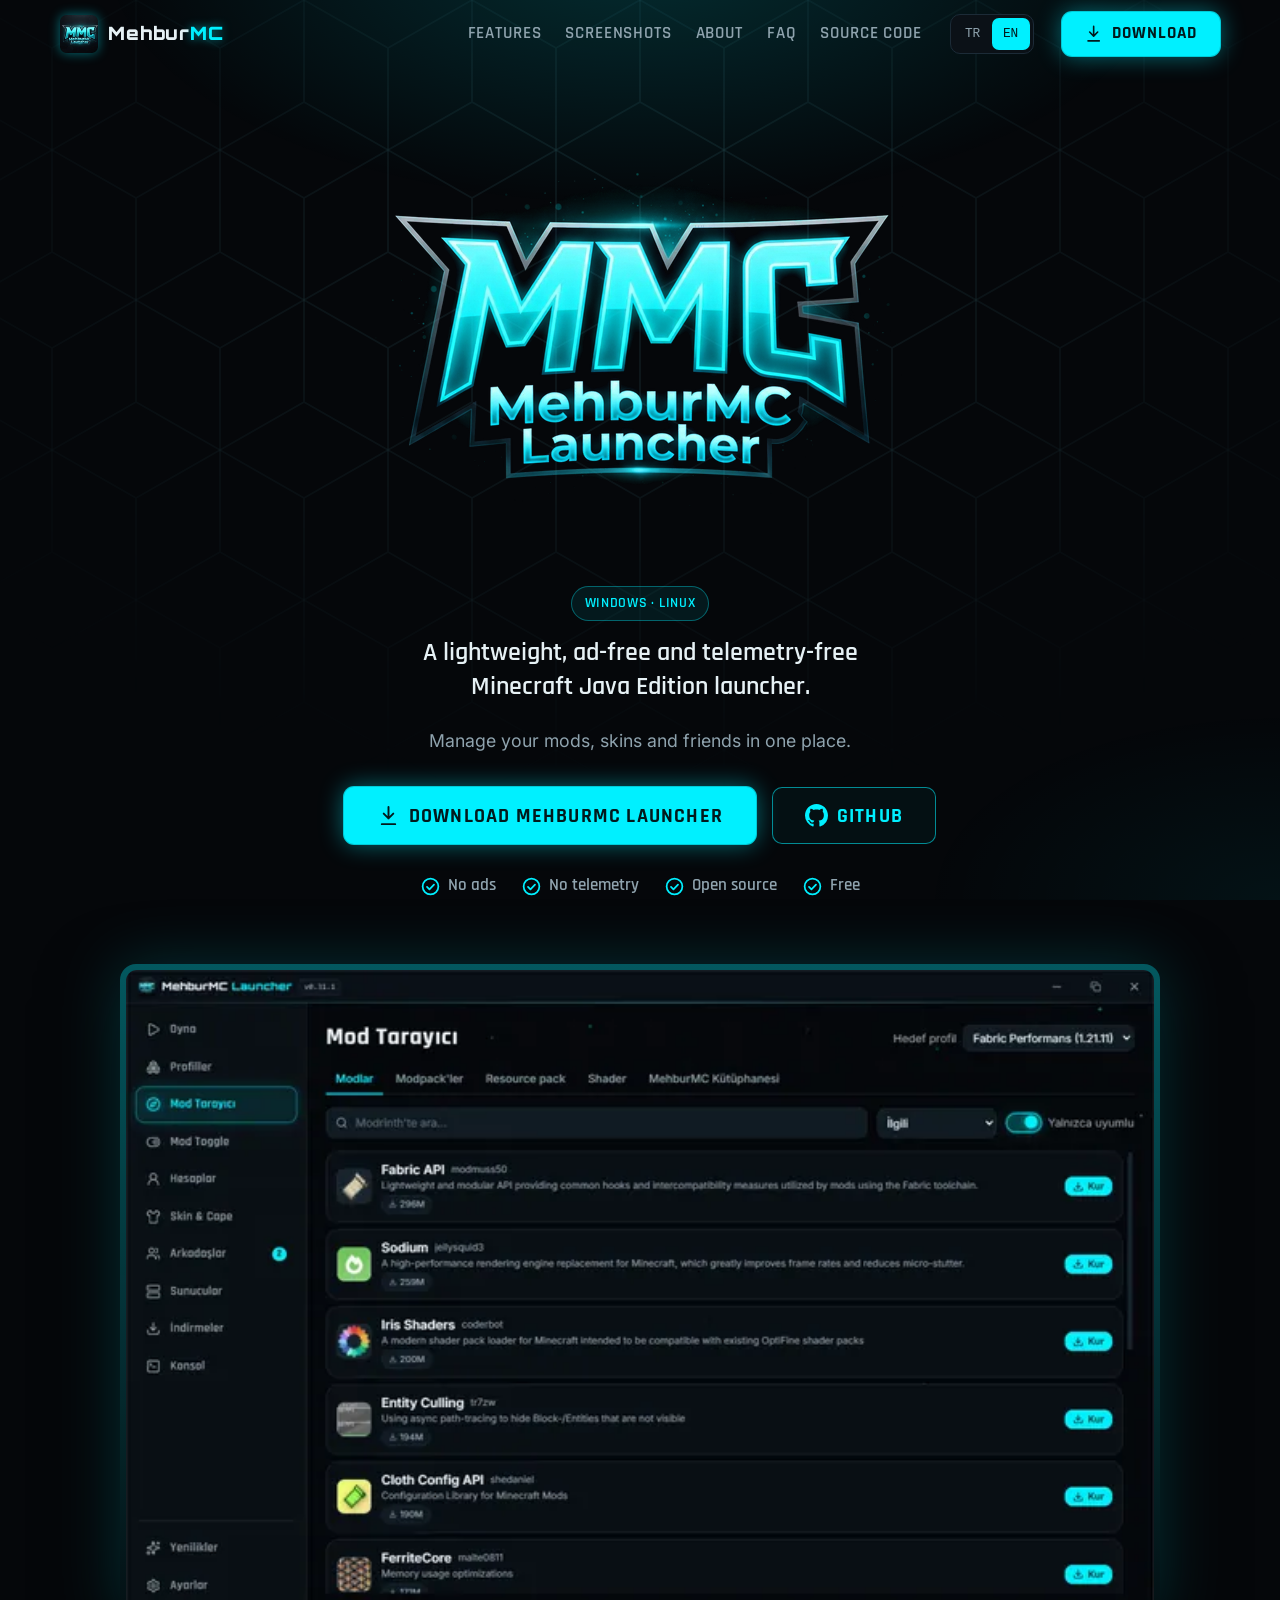
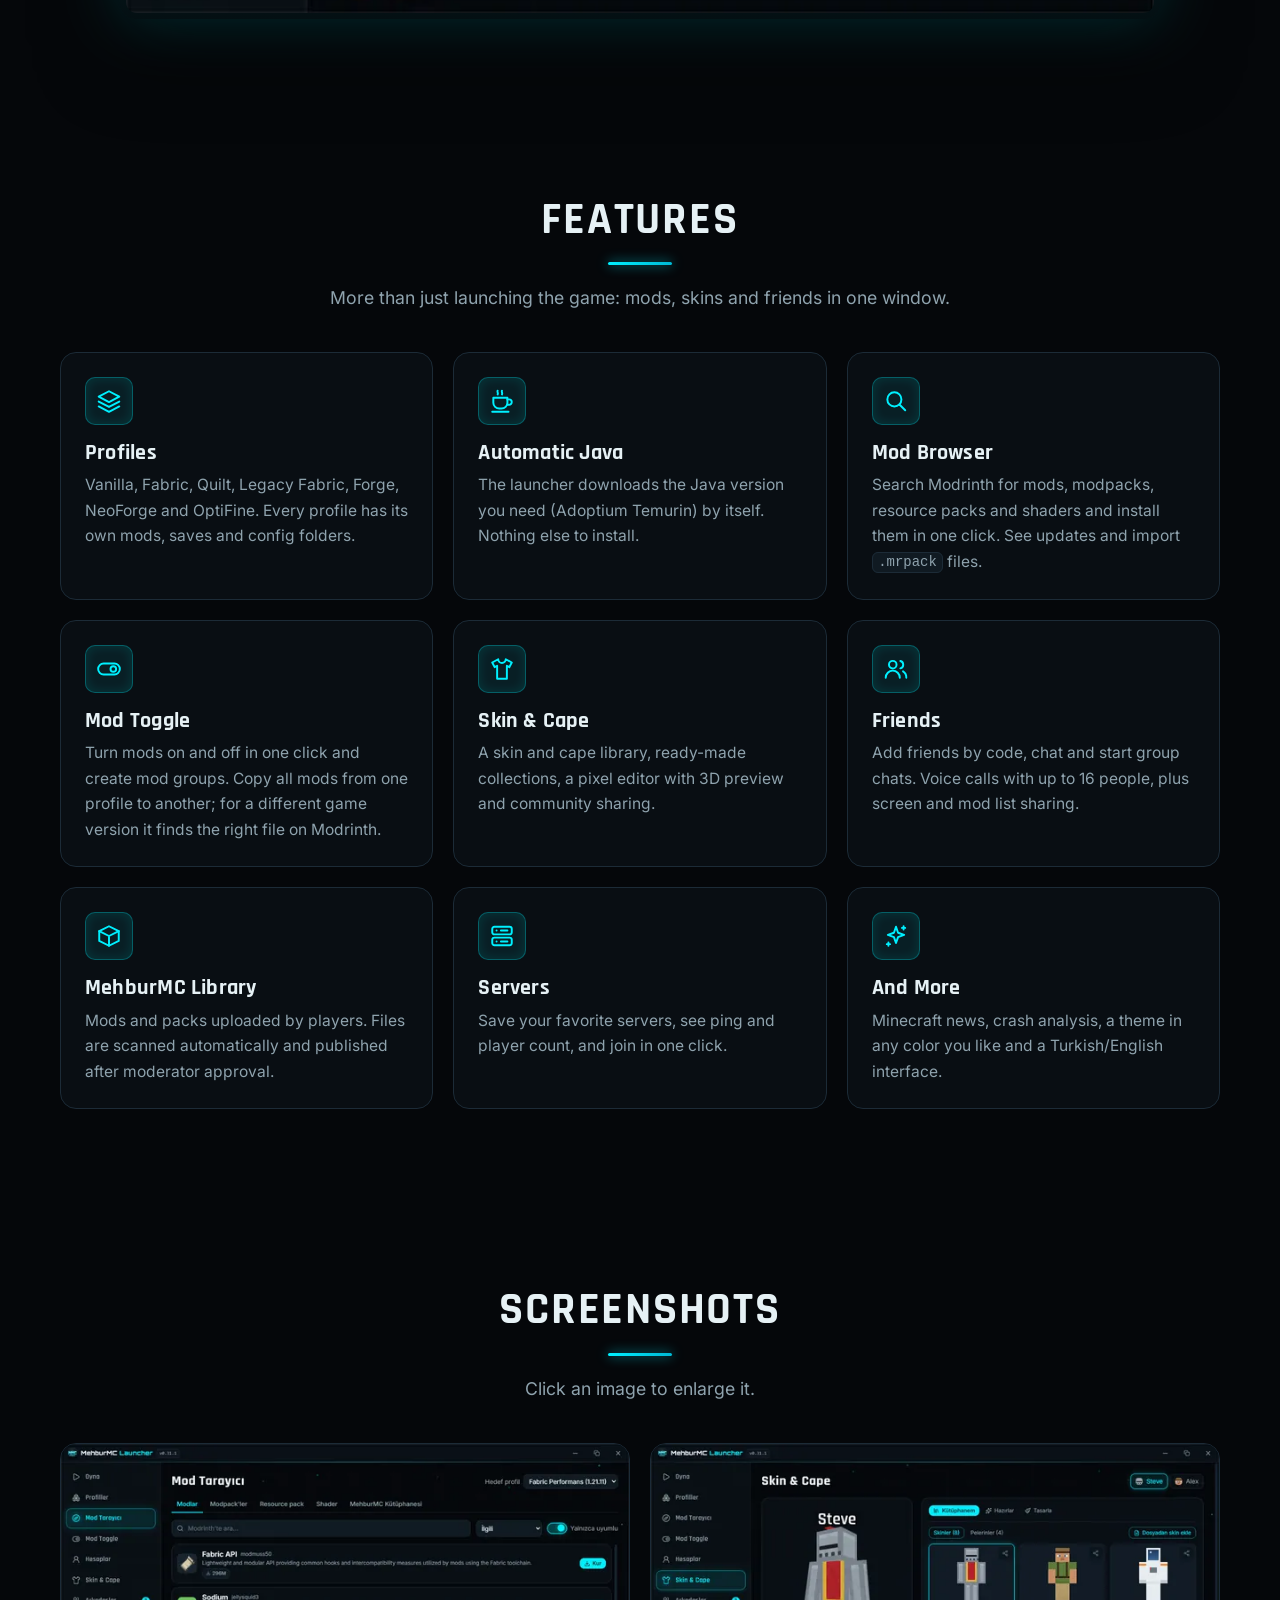
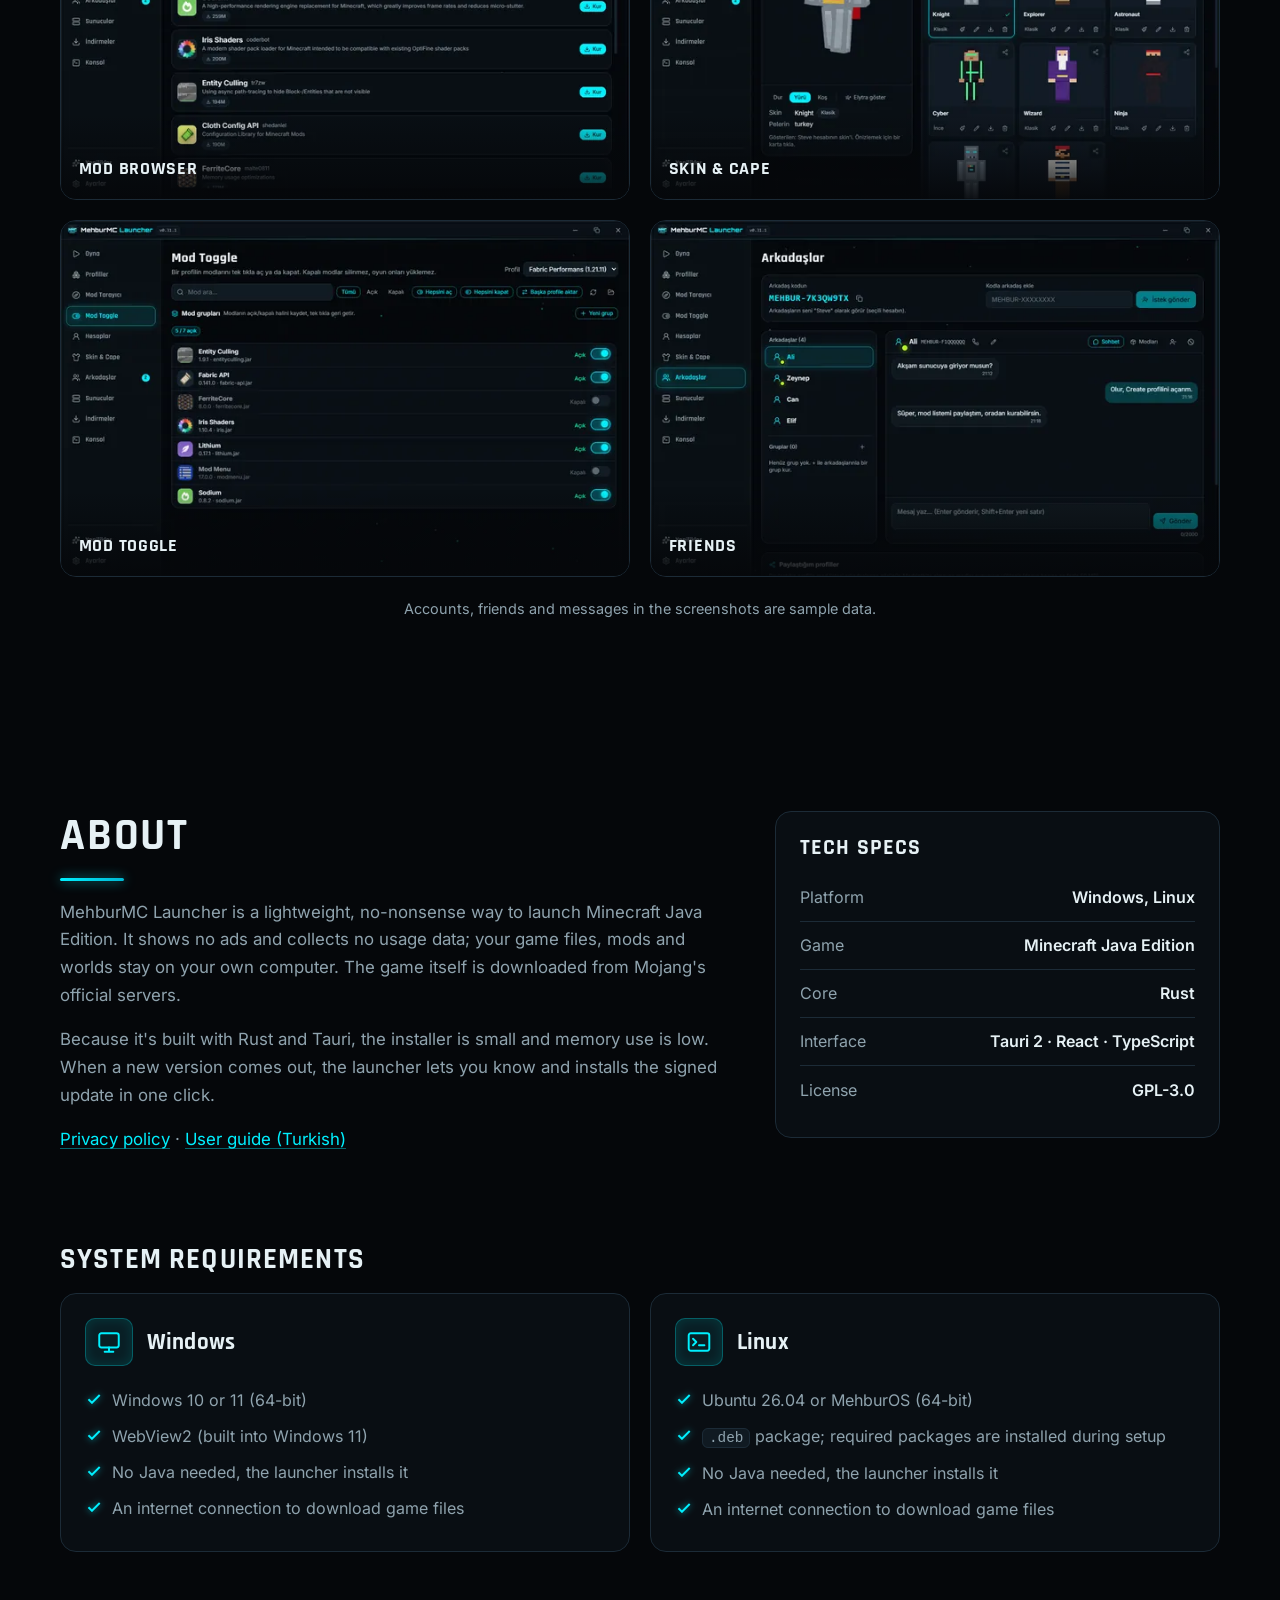
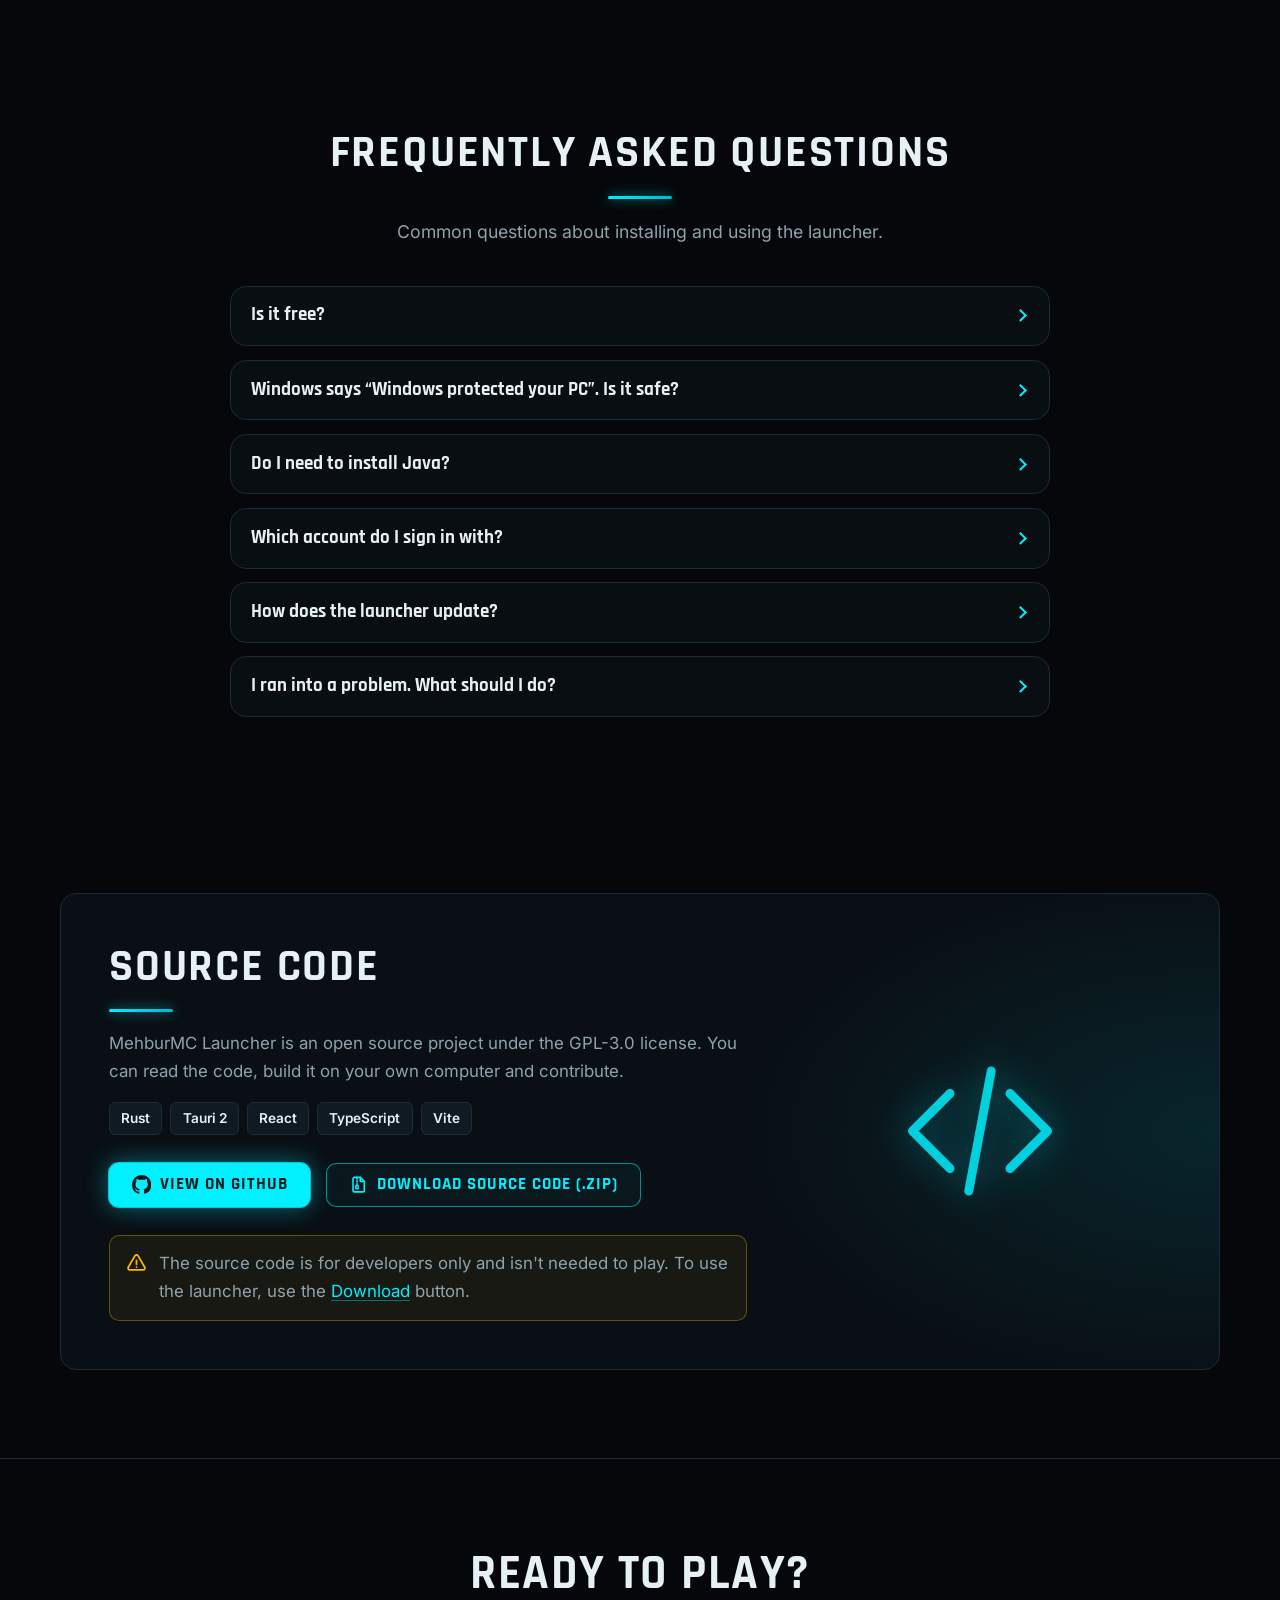
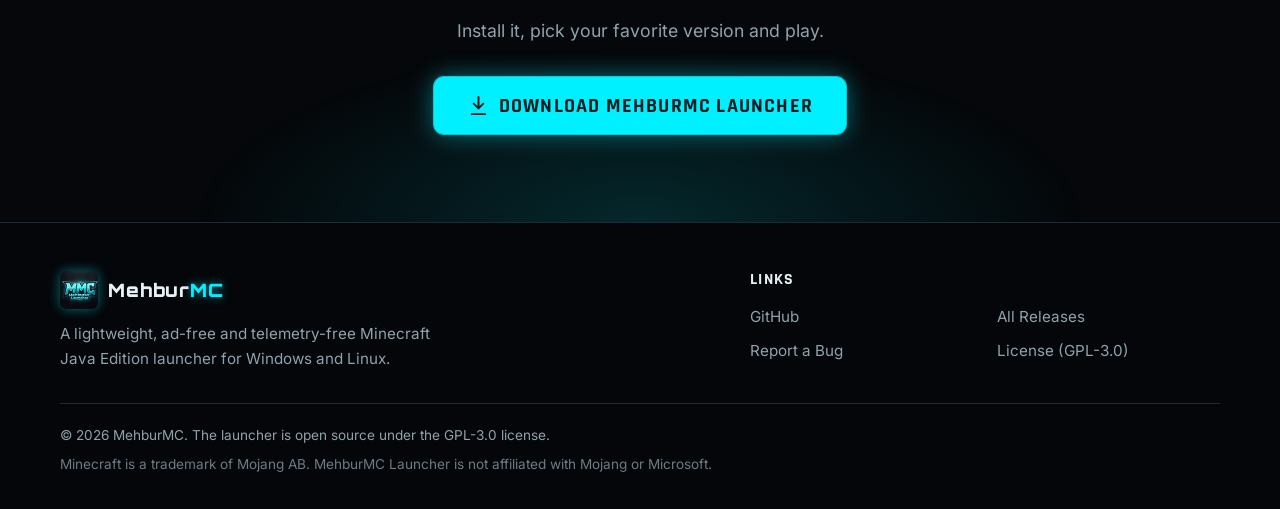
==== commit 45578359: "chore: improve SEO, sharing previews and mobile performance - Add Open Graph / Twitter card tags, ca" ====
--- a/index.html
+++ b/index.html
@@ -11,10 +11,53 @@
     />
     <meta name="theme-color" content="#05070a" />
     <meta name="color-scheme" content="dark" />
+    <link rel="canonical" href="https://mehburmc.github.io/" />
+
+    <!-- Paylaşım önizlemesi (Discord, WhatsApp, X vb.). Bu etiketleri okuyan botlar JavaScript
+         çalıştırmadığı için Türkçe sabit kalır. Görsel adresi tam (https://...) olmalıdır. -->
+    <meta property="og:type" content="website" />
+    <meta property="og:site_name" content="MehburMC Launcher" />
+    <meta property="og:url" content="https://mehburmc.github.io/" />
+    <meta property="og:title" content="MehburMC Launcher: Hafif ve Reklamsız Minecraft Launcher'ı" />
+    <meta
+      property="og:description"
+      content="Windows ve Linux için hafif, reklamsız ve telemetrisiz Minecraft Java Edition launcher'ı. Modları, skinleri ve arkadaşlarını tek yerden yönet."
+    />
+    <meta property="og:image" content="https://mehburmc.github.io/assets/img/og-image.jpg" />
+    <meta property="og:image:width" content="1200" />
+    <meta property="og:image:height" content="630" />
+    <meta property="og:image:alt" content="MehburMC Launcher logosu" />
+    <meta property="og:locale" content="tr_TR" />
+    <meta property="og:locale:alternate" content="en_US" />
+    <meta name="twitter:card" content="summary_large_image" />
+    <meta name="twitter:title" content="MehburMC Launcher: Hafif ve Reklamsız Minecraft Launcher'ı" />
+    <meta name="twitter:description" content="Windows ve Linux için hafif, reklamsız ve telemetrisiz Minecraft Java Edition launcher'ı." />
+    <meta name="twitter:image" content="https://mehburmc.github.io/assets/img/og-image.jpg" />
 
     <link rel="icon" href="favicon.ico" sizes="48x48" />
     <link rel="icon" href="assets/icons/icon-192.png" type="image/png" sizes="192x192" />
     <link rel="apple-touch-icon" href="assets/icons/apple-touch-icon.png" />
+    <link rel="manifest" href="site.webmanifest" />
+
+    <!-- Arama motorları için yapılandırılmış veri: bu sayfa ücretsiz bir oyun uygulamasını tanıtır -->
+    <script type="application/ld+json">
+      {
+        "@context": "https://schema.org",
+        "@type": "SoftwareApplication",
+        "name": "MehburMC Launcher",
+        "description": "Windows ve Linux için hafif, reklamsız ve telemetrisiz Minecraft Java Edition launcher'ı.",
+        "applicationCategory": "GameApplication",
+        "operatingSystem": "Windows 10, Windows 11, Ubuntu 26.04",
+        "url": "https://mehburmc.github.io/",
+        "downloadUrl": "https://github.com/Mehbur07/MehburMC-Launcher/releases/latest",
+        "image": "https://mehburmc.github.io/assets/img/og-image.jpg",
+        "screenshot": "https://mehburmc.github.io/assets/img/screenshots/mod-browser.webp",
+        "license": "https://www.gnu.org/licenses/gpl-3.0.html",
+        "isAccessibleForFree": true,
+        "offers": { "@type": "Offer", "price": "0", "priceCurrency": "USD" },
+        "sameAs": ["https://github.com/Mehbur07/MehburMC-Launcher"]
+      }
+    </script>
 
     <!-- Ana yazı tipleri önceden yüklenir (ilk görüntüde yazı tipi sıçraması olmasın) -->
     <link rel="preload" href="assets/fonts/rajdhani-latin-700-normal.woff2" as="font" type="font/woff2" crossorigin />
@@ -112,8 +155,13 @@
           <img
             class="hero-logo"
             src="assets/img/logo-640.webp"
-            srcset="assets/img/logo-640.webp 640w, assets/img/logo-1200.webp 1200w"
-            sizes="(max-width: 680px) 100vw, 640px"
+            srcset="
+              assets/img/logo-640.webp   640w,
+              assets/img/logo-720.webp   720w,
+              assets/img/logo-960.webp   960w,
+              assets/img/logo-1200.webp 1200w
+            "
+            sizes="(max-width: 672px) calc(100vw - 32px), 640px"
             width="640"
             height="430"
             alt="MehburMC Launcher logosu"
@@ -147,11 +195,12 @@
             <img
               src="assets/img/screenshots/mod-browser.webp"
               srcset="assets/img/screenshots/mod-browser-thumb.webp 640w, assets/img/screenshots/mod-browser.webp 1280w"
-              sizes="(max-width: 1100px) 100vw, 1040px"
+              sizes="(max-width: 1072px) calc(100vw - 44px), 1028px"
               width="1280"
               height="800"
               alt="MehburMC Launcher'ın mod tarayıcısı: Modrinth'teki modların listesi"
               data-i18n-attr="alt:hero.shotAlt"
+              loading="lazy"
               decoding="async"
             />
           </figure>
--- a/assets/css/style.css
+++ b/assets/css/style.css
@@ -86,14 +86,15 @@
   unicode-range: U+0000-00FF, U+0131, U+0152-0153, U+02BB-02BC, U+02C6, U+02DA, U+02DC, U+0304,
     U+0308, U+0329, U+2000-206F, U+20AC, U+2122, U+2191, U+2193, U+2212, U+2215, U+FEFF, U+FFFD;
 }
+/* Bu dosya küçültüldü (85 KB → 14 KB): yalnızca Latin Genişletilmiş-A (U+0100–017F) harflerini
+   içerir; Türkçe ğ, ş, İ buradadır (ı ile Œ/œ yukarıdaki temel dosyada). Diğer nadir harfler
+   sistem yazı tipiyle gösterilir. */
 @font-face {
   font-family: "Inter Variable";
   font-weight: 100 900;
   font-display: swap;
   src: url("../fonts/inter-latin-ext-wght-normal.woff2") format("woff2-variations");
-  unicode-range: U+0100-02BA, U+02BD-02C5, U+02C7-02CC, U+02CE-02D7, U+02DD-02FF, U+0304, U+0308,
-    U+0329, U+1D00-1DBF, U+1E00-1E9F, U+1EF2-1EFF, U+2020, U+20A0-20AB, U+20AD-20C0, U+2113,
-    U+2C60-2C7F, U+A720-A7FF;
+  unicode-range: U+0100-0130, U+0132-0151, U+0154-017F;
 }
 
 /* 2) Tasarım değişkenleri ----------------------------------------------------
@@ -566,32 +567,30 @@
   transform: scaleX(1);
 }
 
-/* Dil düğmesi (TR / EN): seçili dil cyan zeminle gösterilir */
+/* Dil düğmesi (TR / EN): köşeli kutu, eş genişlikli yazı, seçili dil düz cyan zemin.
+   (m07-site'taki düğmeyle aynı yapı; yazı tipi bilgisayarda hazır olanlardan seçilir) */
 .lang-switch {
   display: inline-flex;
   padding: 3px;
-  gap: 2px;
   border: 1px solid var(--border);
-  border-radius: 999px;
-  background: rgb(11 17 23 / 0.7);
+  border-radius: 10px;
+  background: var(--surface-1);
 }
 .lang-switch button {
-  min-width: 40px;
+  min-width: 38px;
   min-height: 32px;
-  padding: 0 0.6rem;
-  font-family: var(--font-display);
-  font-weight: 700;
-  font-size: 0.95rem;
-  letter-spacing: 0.06em;
+  padding: 0 8px;
+  font-family: ui-monospace, "Cascadia Mono", Consolas, "SF Mono", Menlo, monospace;
+  font-size: 0.8rem;
+  font-weight: 500;
   color: var(--text-muted);
   background: transparent;
   border: 0;
-  border-radius: 999px;
+  border-radius: 7px;
   cursor: pointer;
   transition:
     color 0.2s ease,
-    background-color 0.2s ease,
-    box-shadow 0.2s ease;
+    background-color 0.2s ease;
 }
 .lang-switch button:hover {
   color: var(--text);
@@ -599,7 +598,6 @@
 .lang-switch button[aria-pressed="true"] {
   color: var(--on-accent);
   background: var(--accent);
-  box-shadow: 0 0 10px rgb(var(--accent-rgb) / 0.5);
 }
 
 /* Hamburger butonu: yalnızca dar ekranlarda görünür */
@@ -1511,3 +1509,167 @@
     transition-duration: 0.01ms !important;
   }
 }
+
+/* 11) 404 sayfası ------------------------------------------------------------------
+   Minecraft havası: bloklardan "404", void'e düşen bloklar, oyun içi sohbet satırı.
+   Çizimler özgündür; oyuna ait görsel kullanılmaz. */
+.nf {
+  position: relative;
+  display: flex;
+  align-items: center;
+  min-height: 100vh;
+  padding-top: calc(var(--nav-h) + 2.5rem);
+  padding-bottom: 3.5rem;
+  text-align: center;
+}
+.nf-inner {
+  max-width: 760px;
+}
+
+/* Bloklardan "404": --px bir bloğun boyu */
+.pixel-404 {
+  --px: clamp(9px, 2.6vw, 20px);
+  display: flex;
+  justify-content: center;
+  gap: calc(var(--px) * 1.4);
+  margin-bottom: 2.25rem;
+}
+.pixel-digit {
+  display: grid;
+  grid-template-columns: repeat(5, var(--px));
+  grid-auto-rows: var(--px);
+  gap: 3px;
+}
+/* Her blok: üst-sol açık, alt-sağ koyu kenar = hacimli küp görünümü */
+.px {
+  border-radius: 2px;
+  background: linear-gradient(135deg, var(--accent-glow), var(--accent) 45%, var(--accent-2));
+  box-shadow:
+    inset 2px 2px 0 rgb(255 255 255 / 0.35),
+    inset -2px -2px 0 rgb(0 60 70 / 0.55),
+    0 0 12px rgb(var(--accent-rgb) / 0.45);
+  animation: px-drop 0.6s cubic-bezier(0.3, 1.35, 0.5, 1) backwards;
+}
+@keyframes px-drop {
+  from {
+    transform: translateY(-45vh);
+    opacity: 0;
+  }
+  50% {
+    opacity: 1;
+  }
+  to {
+    transform: none;
+  }
+}
+/* JavaScript yoksa bloklar çizilemez: düz yazıyla göster */
+html:not(.js) .pixel-404::before {
+  content: "404";
+  font-family: var(--font-brand);
+  font-weight: 900;
+  font-size: clamp(5rem, 18vw, 9rem);
+  line-height: 1;
+  color: var(--accent);
+  text-shadow: 0 0 24px rgb(var(--accent-rgb) / 0.6);
+}
+
+.nf-title {
+  font-size: clamp(1.8rem, 5vw, 2.8rem);
+  text-transform: uppercase;
+  letter-spacing: 0.03em;
+  margin-bottom: 0.4em;
+}
+.nf-text {
+  max-width: 52ch;
+  margin-inline: auto;
+  color: var(--text-muted);
+  font-size: 1.1rem;
+}
+
+/* Oyun içi sohbet satırı */
+.chat-log {
+  max-width: 600px;
+  margin: 1.75rem auto 0;
+  padding: 0.75rem 1rem;
+  text-align: left;
+  font-family: ui-monospace, "Cascadia Mono", Consolas, "SF Mono", Menlo, monospace;
+  font-size: 0.9rem;
+  line-height: 1.6;
+  background: rgb(0 0 0 / 0.55);
+  border: 1px solid var(--border);
+  border-left: 3px solid var(--accent);
+  border-radius: var(--radius-sm);
+}
+.chat-log p {
+  margin: 0;
+}
+.chat-tag {
+  color: var(--accent);
+  font-weight: 600;
+}
+.chat-log code {
+  padding: 0;
+  font-size: 1em;
+  color: var(--warn);
+  background: none;
+  border: 0;
+  word-break: break-all;
+}
+
+.nf-hint {
+  margin-top: 1rem;
+  font-size: 0.9rem;
+  color: var(--text-muted);
+}
+
+/* Void'e düşen bloklar (arka plan) */
+.void {
+  position: fixed;
+  inset: 0;
+  z-index: -1;
+  overflow: hidden;
+  pointer-events: none;
+}
+.fall-block {
+  position: absolute;
+  top: -12vh;
+  width: var(--size);
+  height: var(--size);
+  border-radius: 2px;
+  box-shadow:
+    inset 2px 2px 0 rgb(255 255 255 / 0.18),
+    inset -2px -2px 0 rgb(0 0 0 / 0.35);
+  opacity: 0;
+  animation-name: fall;
+  animation-timing-function: linear;
+  animation-iteration-count: infinite;
+}
+.fall-block.is-cyan {
+  background: rgb(var(--accent-rgb) / 0.55);
+}
+.fall-block.is-teal {
+  background: var(--accent-2);
+}
+.fall-block.is-stone {
+  background: #3a4650;
+}
+.fall-block.is-dark {
+  background: #1c2731;
+}
+/* Yukarıdan girer, dönerek düşer, aşağıda void'de kaybolur */
+@keyframes fall {
+  0% {
+    transform: translateY(0) rotate(0deg);
+    opacity: 0;
+  }
+  10% {
+    opacity: 0.55;
+  }
+  75% {
+    opacity: 0.45;
+  }
+  100% {
+    transform: translateY(125vh) rotate(var(--spin));
+    opacity: 0;
+  }
+}
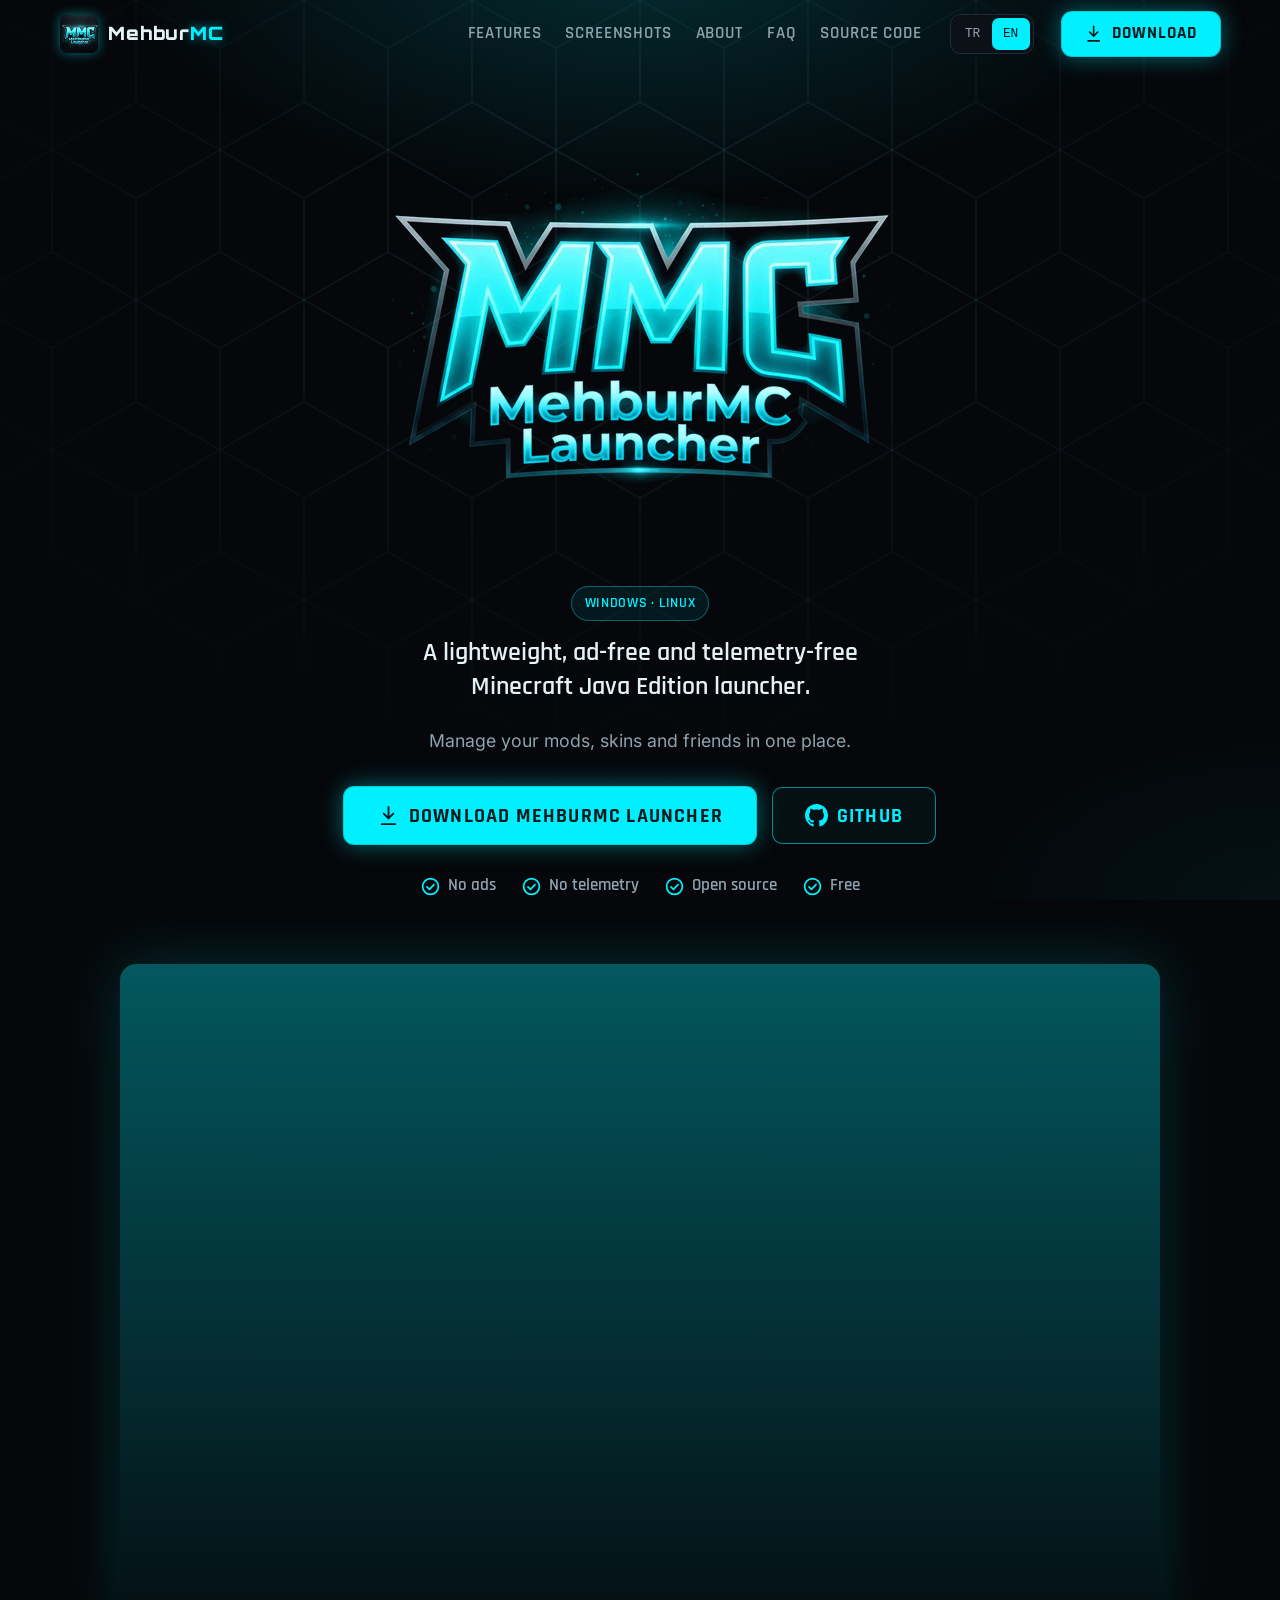
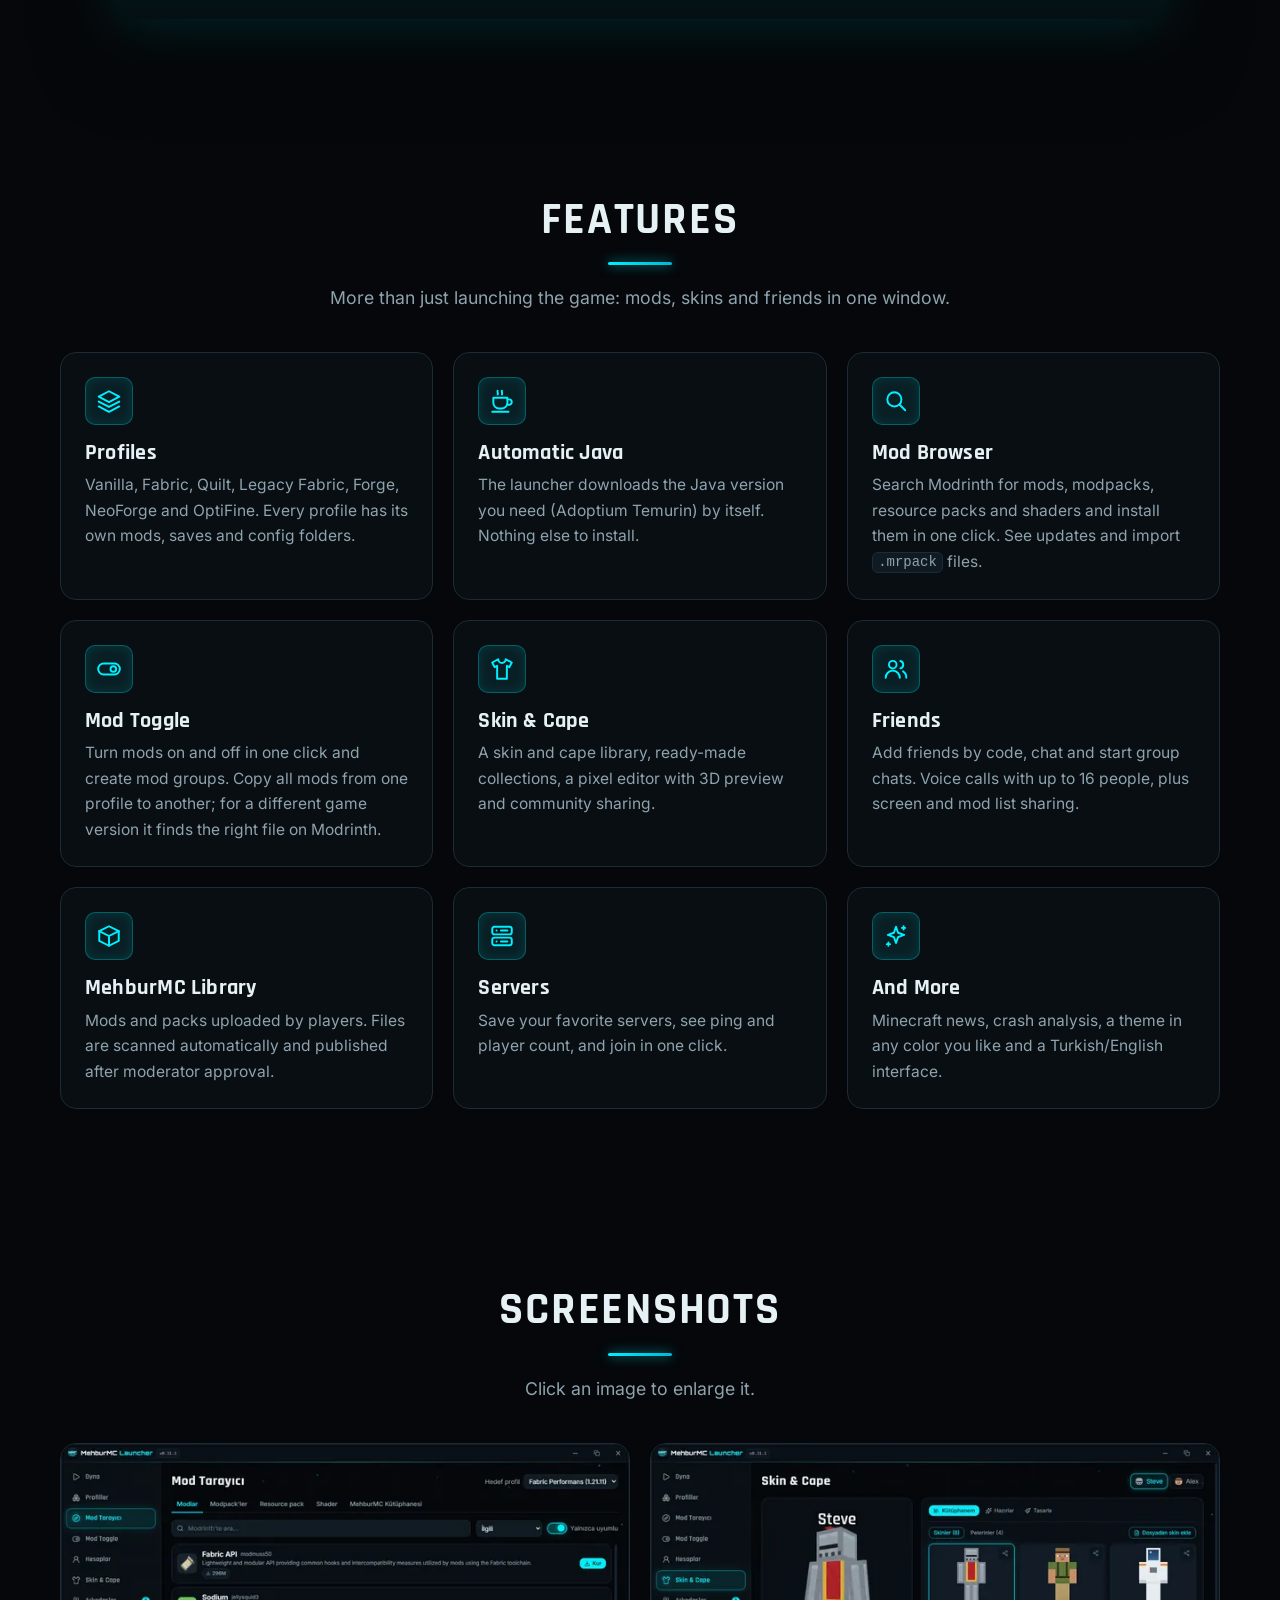
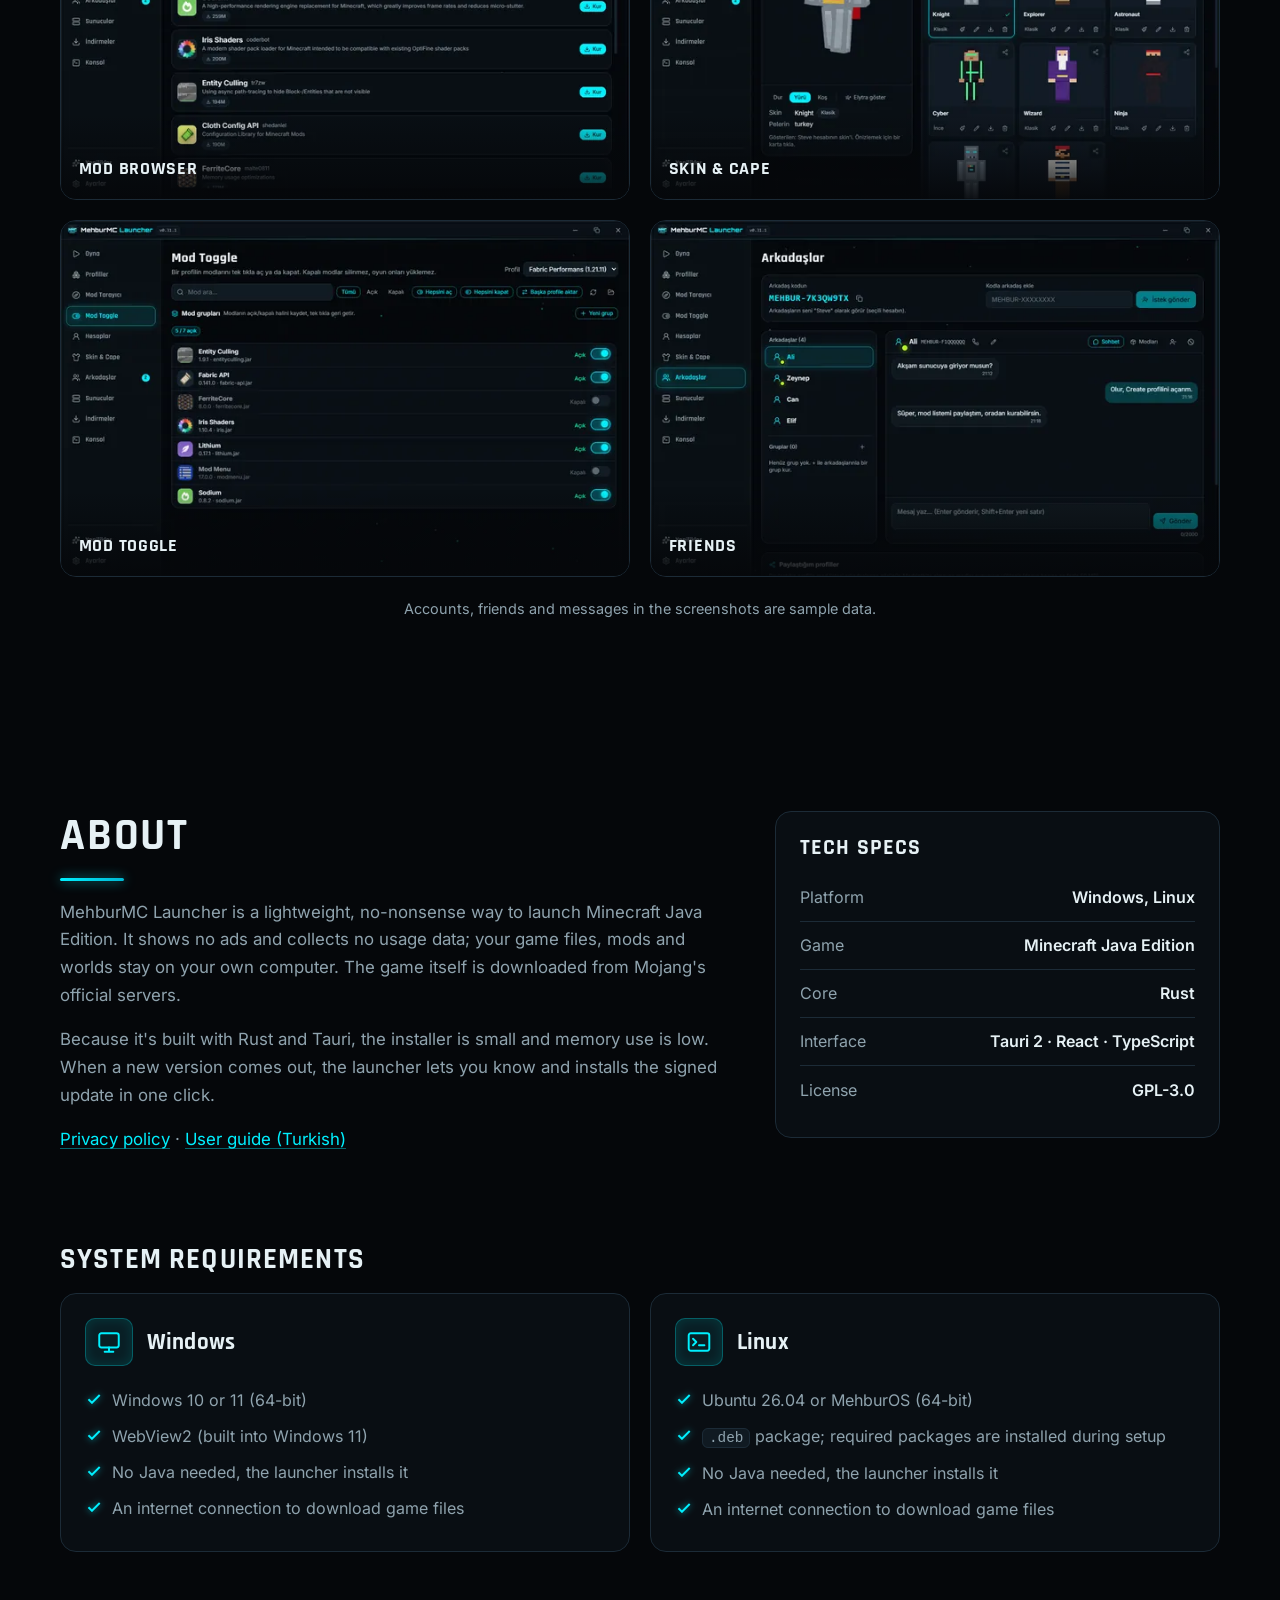
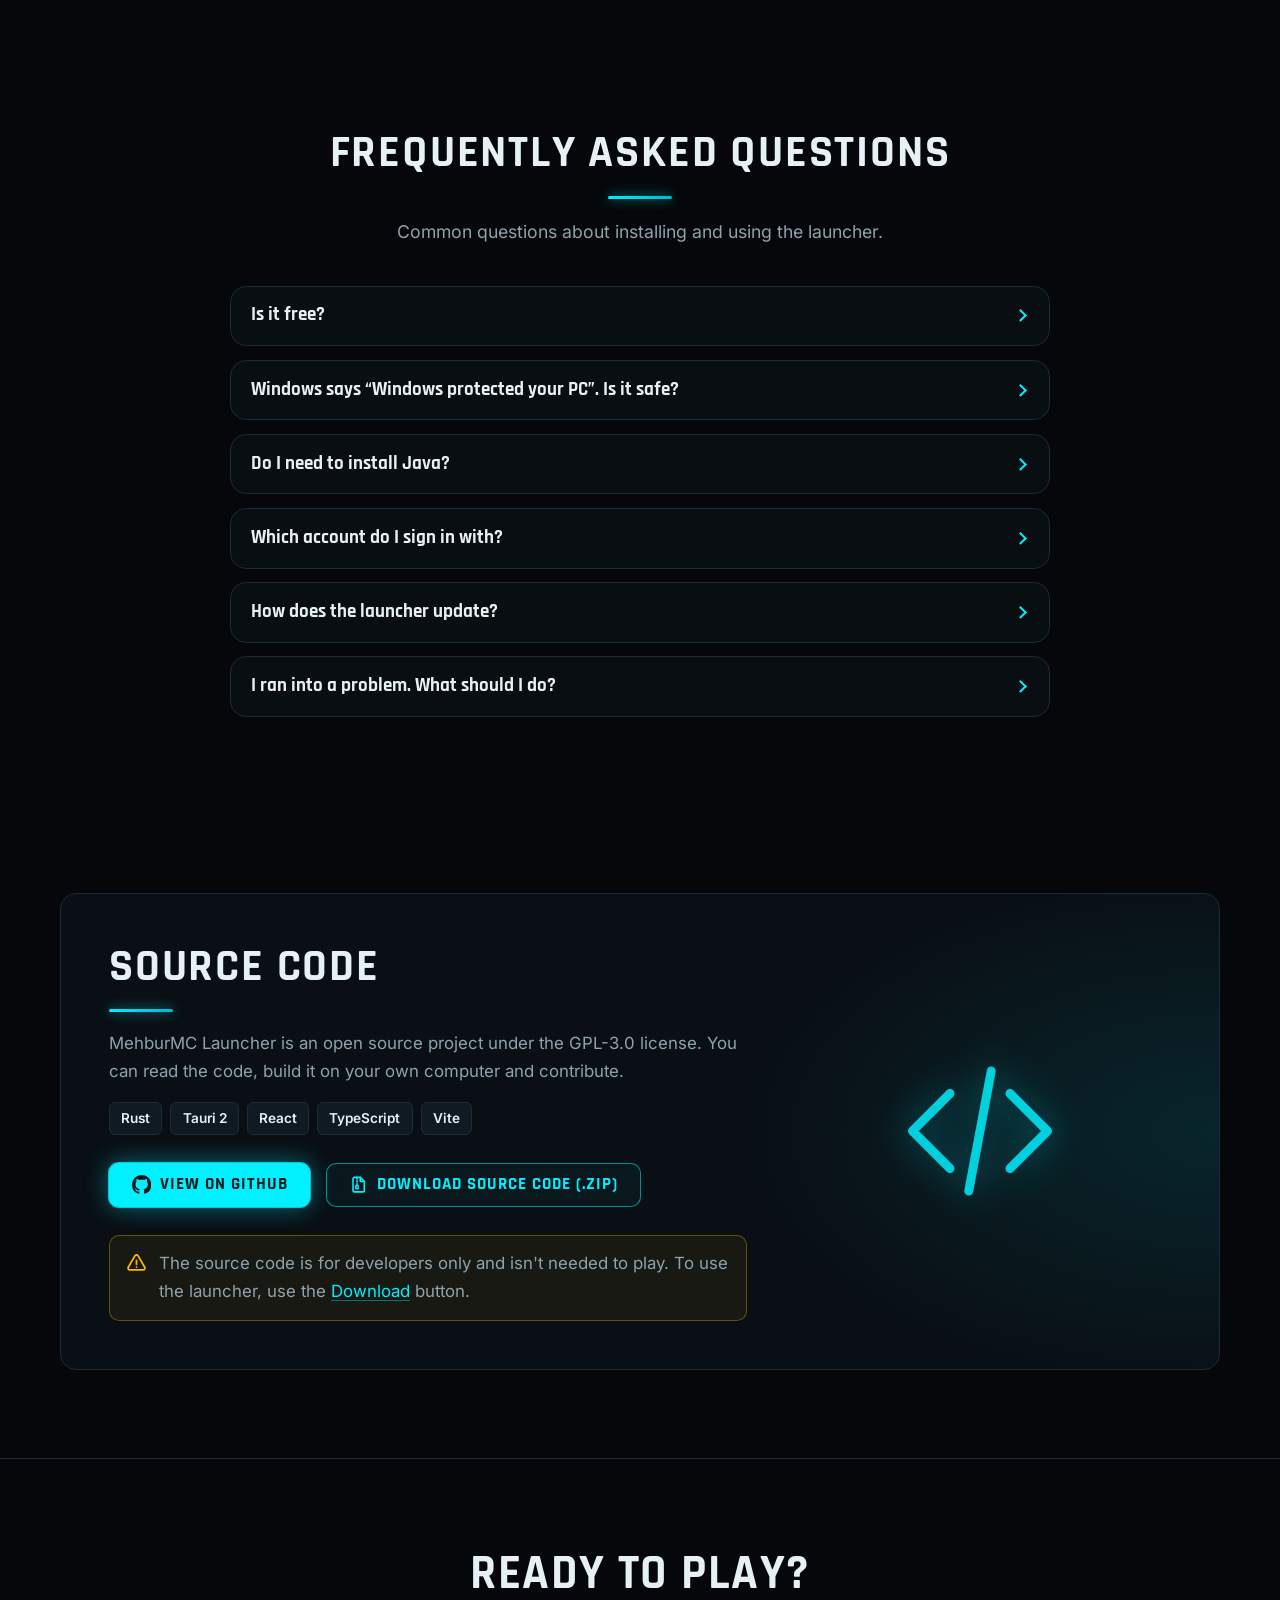
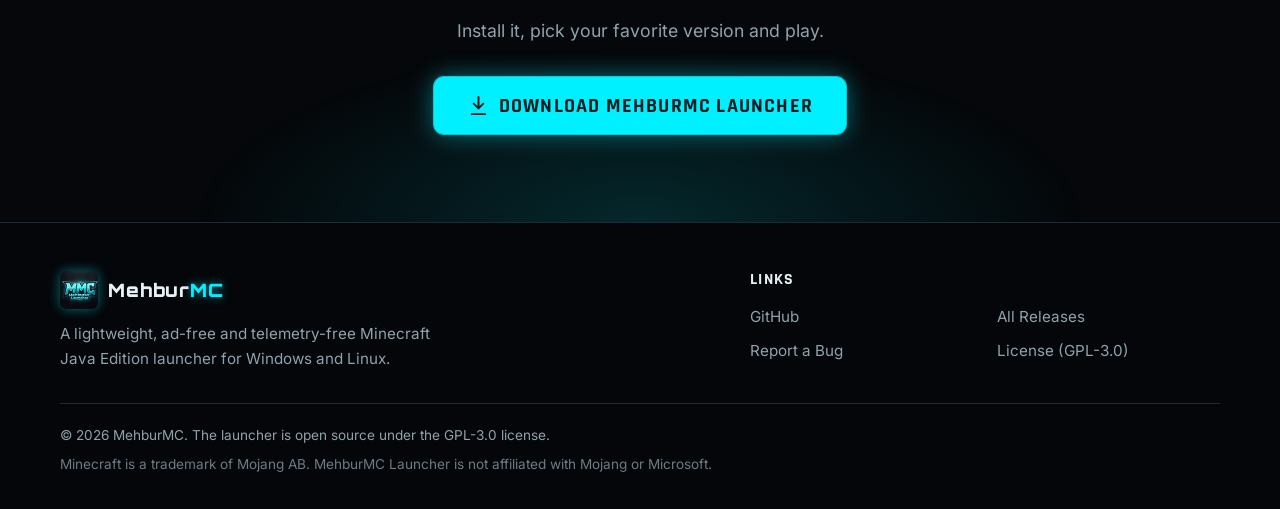
==== commit ff587d7e: "feat: offer the Android .apk in the download dialog The dialog now lists the newest -arm64.apk from " ====
--- a/index.html
+++ b/index.html
@@ -92,6 +92,7 @@
       <symbol id="i-server" viewBox="0 0 24 24"><rect x="3" y="3.5" width="18" height="7" rx="2" /><rect x="3" y="13.5" width="18" height="7" rx="2" /><path d="M7 7h.01M7 17h.01M11 7h6M11 17h6" /></symbol>
       <symbol id="i-sparkle" viewBox="0 0 24 24"><path d="M12 3.5 13.9 9 19.5 11l-5.6 2L12 18.5 10.1 13 4.5 11l5.6-2L12 3.5Z" /><path d="M19 3v3M17.5 4.5h3M5 18v3M3.5 19.5h3" /></symbol>
       <symbol id="i-windows" viewBox="0 0 24 24"><rect x="3" y="4" width="18" height="13" rx="2" /><path d="M8 21h8M12 17v4" /></symbol>
+      <symbol id="i-phone" viewBox="0 0 24 24"><rect x="6" y="2.5" width="12" height="19" rx="2.5" /><path d="M10.5 18.5h3" /></symbol>
       <symbol id="i-terminal" viewBox="0 0 24 24"><rect x="2.5" y="4" width="19" height="16" rx="2" /><path d="m6.5 9 3 3-3 3M12 15h5" /></symbol>
       <symbol id="i-code" viewBox="0 0 24 24"><path d="m8 7-5 5 5 5M16 7l5 5-5 5M13.5 4l-3 16" /></symbol>
       <symbol id="i-zip" viewBox="0 0 24 24"><path d="M14 3H6.5A1.5 1.5 0 0 0 5 4.5v15A1.5 1.5 0 0 0 6.5 21h11a1.5 1.5 0 0 0 1.5-1.5V8l-5-5Z" /><path d="M14 3v5h5M10 3v2m0 2v2m0 2v2" /><rect x="8.5" y="13" width="3" height="4" rx="1" /></symbol>
@@ -138,7 +139,7 @@
             <button type="button" data-set-lang="tr" lang="tr" title="Türkçe" aria-pressed="true">TR</button>
             <button type="button" data-set-lang="en" lang="en" title="English" aria-pressed="false">EN</button>
           </div>
-          <!-- data-download: .exe / .deb seçim penceresini açar (JavaScript yoksa GitHub'a gider) -->
+          <!-- data-download: .exe / .deb / .apk seçim penceresini açar (JavaScript yoksa GitHub'a gider) -->
           <a class="btn btn-primary" href="https://github.com/Mehbur07/MehburMC-Launcher/releases/latest" data-download>
             <svg class="icon" aria-hidden="true"><use href="#i-download" /></svg>
             <span data-i18n="nav.download">İndir</span>
@@ -379,6 +380,26 @@
                 <button class="copy-btn" type="button" data-copy data-i18n="dl.copy">Kopyala</button>
               </div>
             </div>
+          </article>
+
+          <article class="dl-option" data-os="android">
+            <span class="dl-badge" hidden data-i18n="dl.yours">Senin sistemin</span>
+            <div class="req-head">
+              <span class="feature-icon"><svg class="icon" aria-hidden="true"><use href="#i-phone" /></svg></span>
+              <div>
+                <h3 lang="en">Android</h3>
+                <p class="dl-meta" data-i18n="dl.androidMeta">Android 7.0+ · arm64 · <code>.apk</code> · deneme</p>
+              </div>
+            </div>
+            <p class="dl-file">
+              <code data-dl-name>…-arm64.apk</code>
+              <span data-dl-size></span>
+            </p>
+            <a class="btn btn-ghost dl-btn" href="https://github.com/Mehbur07/MehburMC-Launcher/releases" data-dl-link>
+              <svg class="icon" aria-hidden="true"><use href="#i-download" /></svg>
+              <span data-i18n="dl.androidBtn"><span lang="en">Android</span> için İndir <span lang="en">(.apk)</span></span>
+            </a>
+            <p class="dl-hint" data-i18n="dl.androidHint">Minecraft Java Edition telefonda çalışır. APK'yı telefonda açıp kur; "bilinmeyen kaynaklar" izni istenirse ver.</p>
           </article>
         </div>
 
--- a/assets/css/style.css
+++ b/assets/css/style.css
@@ -976,7 +976,7 @@
 
 /* İndirme penceresi (modal) */
 .modal {
-  width: min(860px, 100vw - 2 * var(--gutter));
+  width: min(1040px, 100vw - 2 * var(--gutter));
   max-width: none;
   max-height: calc(100vh - 2 * var(--gutter));
   padding: clamp(1.25rem, 3vw, 2rem);
@@ -1028,8 +1028,14 @@
 
 .dl-options {
   display: grid;
-  grid-template-columns: repeat(2, minmax(0, 1fr));
+  /* Üç seçenek (.exe / .deb / .apk): geniş ekranda yan yana, daralınca alta geçer */
+  grid-template-columns: repeat(auto-fit, minmax(260px, 1fr));
   gap: 1rem;
+}
+.dl-hint {
+  margin: 0.75rem 0 0;
+  font-size: 0.85rem;
+  color: var(--text-muted);
 }
 .dl-option {
   position: relative;
@@ -1101,6 +1107,7 @@
 }
 .cmd-box {
   display: flex;
+  flex-wrap: wrap; /* dar sütunda Kopyala butonu komutun altına iner */
   align-items: stretch;
   gap: 0.5rem;
   padding: 0.5rem;
@@ -1109,7 +1116,7 @@
   border-radius: var(--radius);
 }
 .cmd-box code {
-  flex: 1;
+  flex: 1 1 14rem;
   min-width: 0;
   padding: 0.35rem 0.25rem;
   background: none;
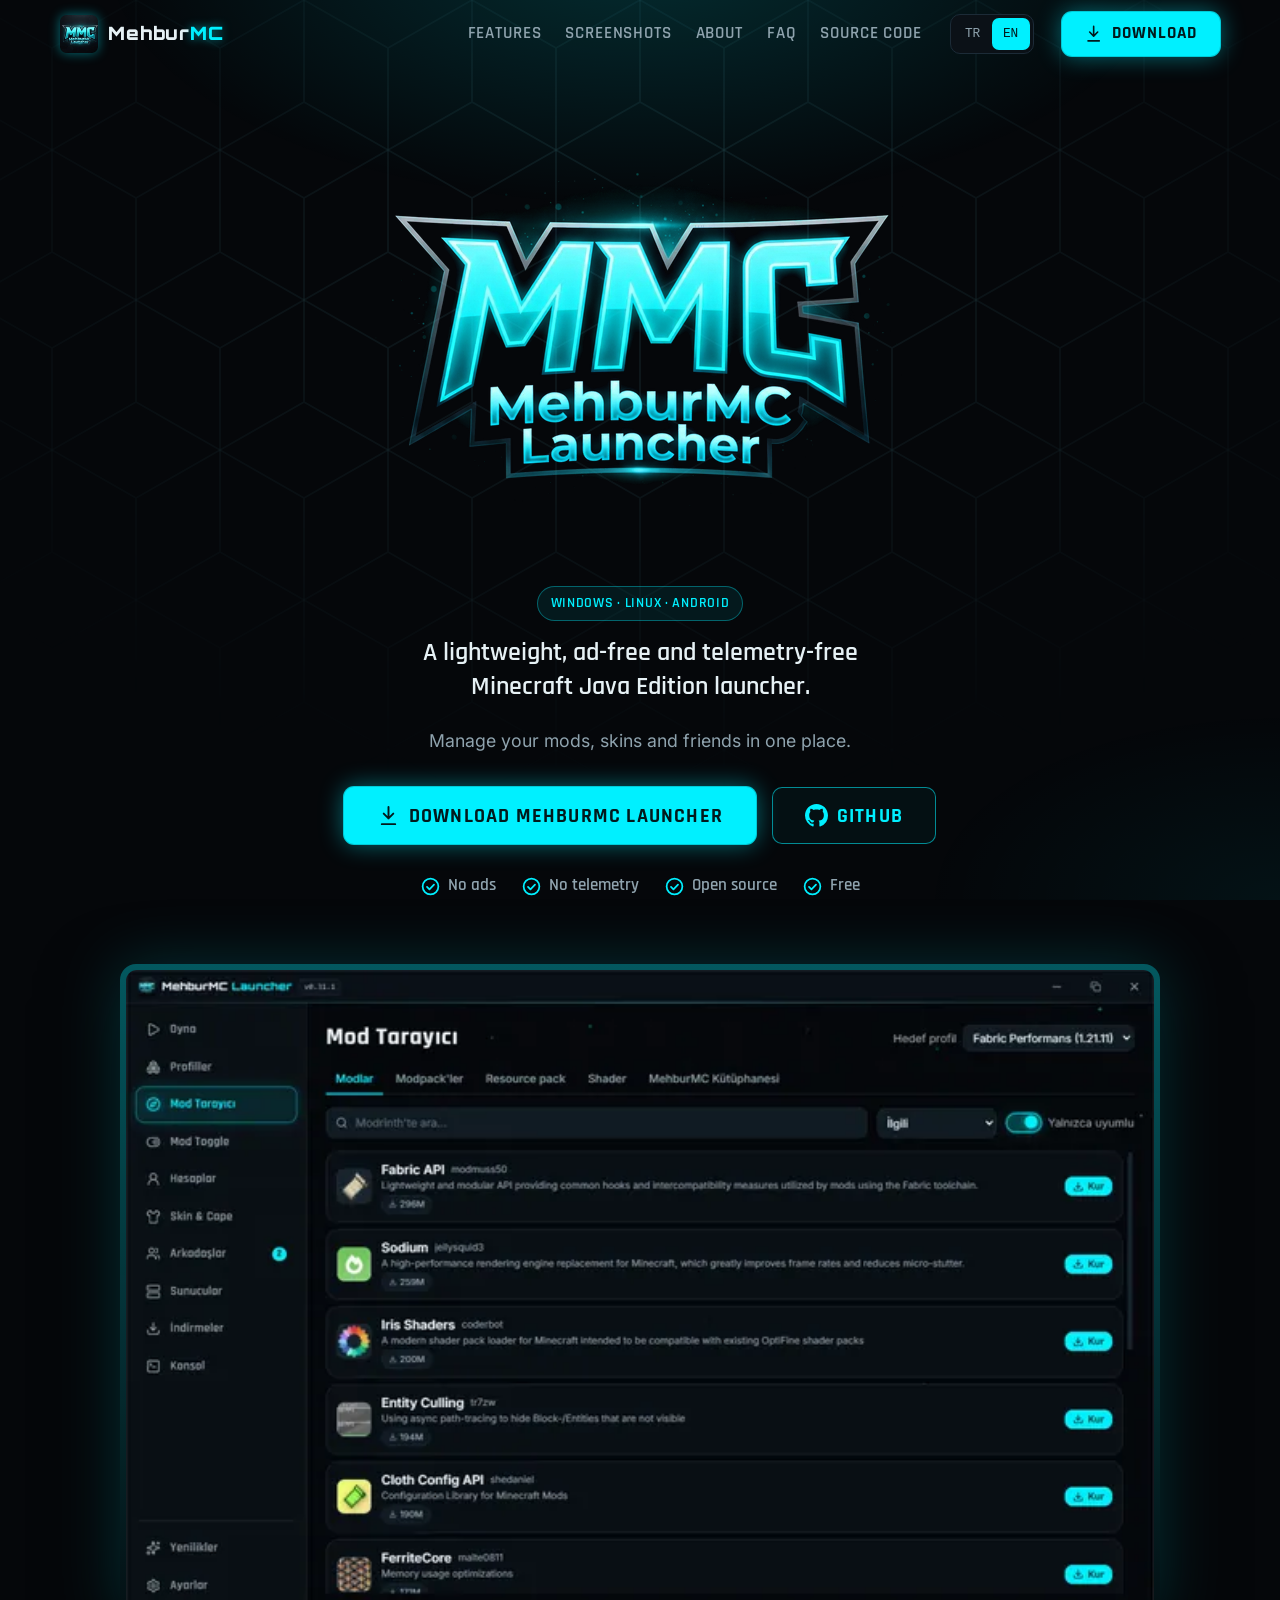
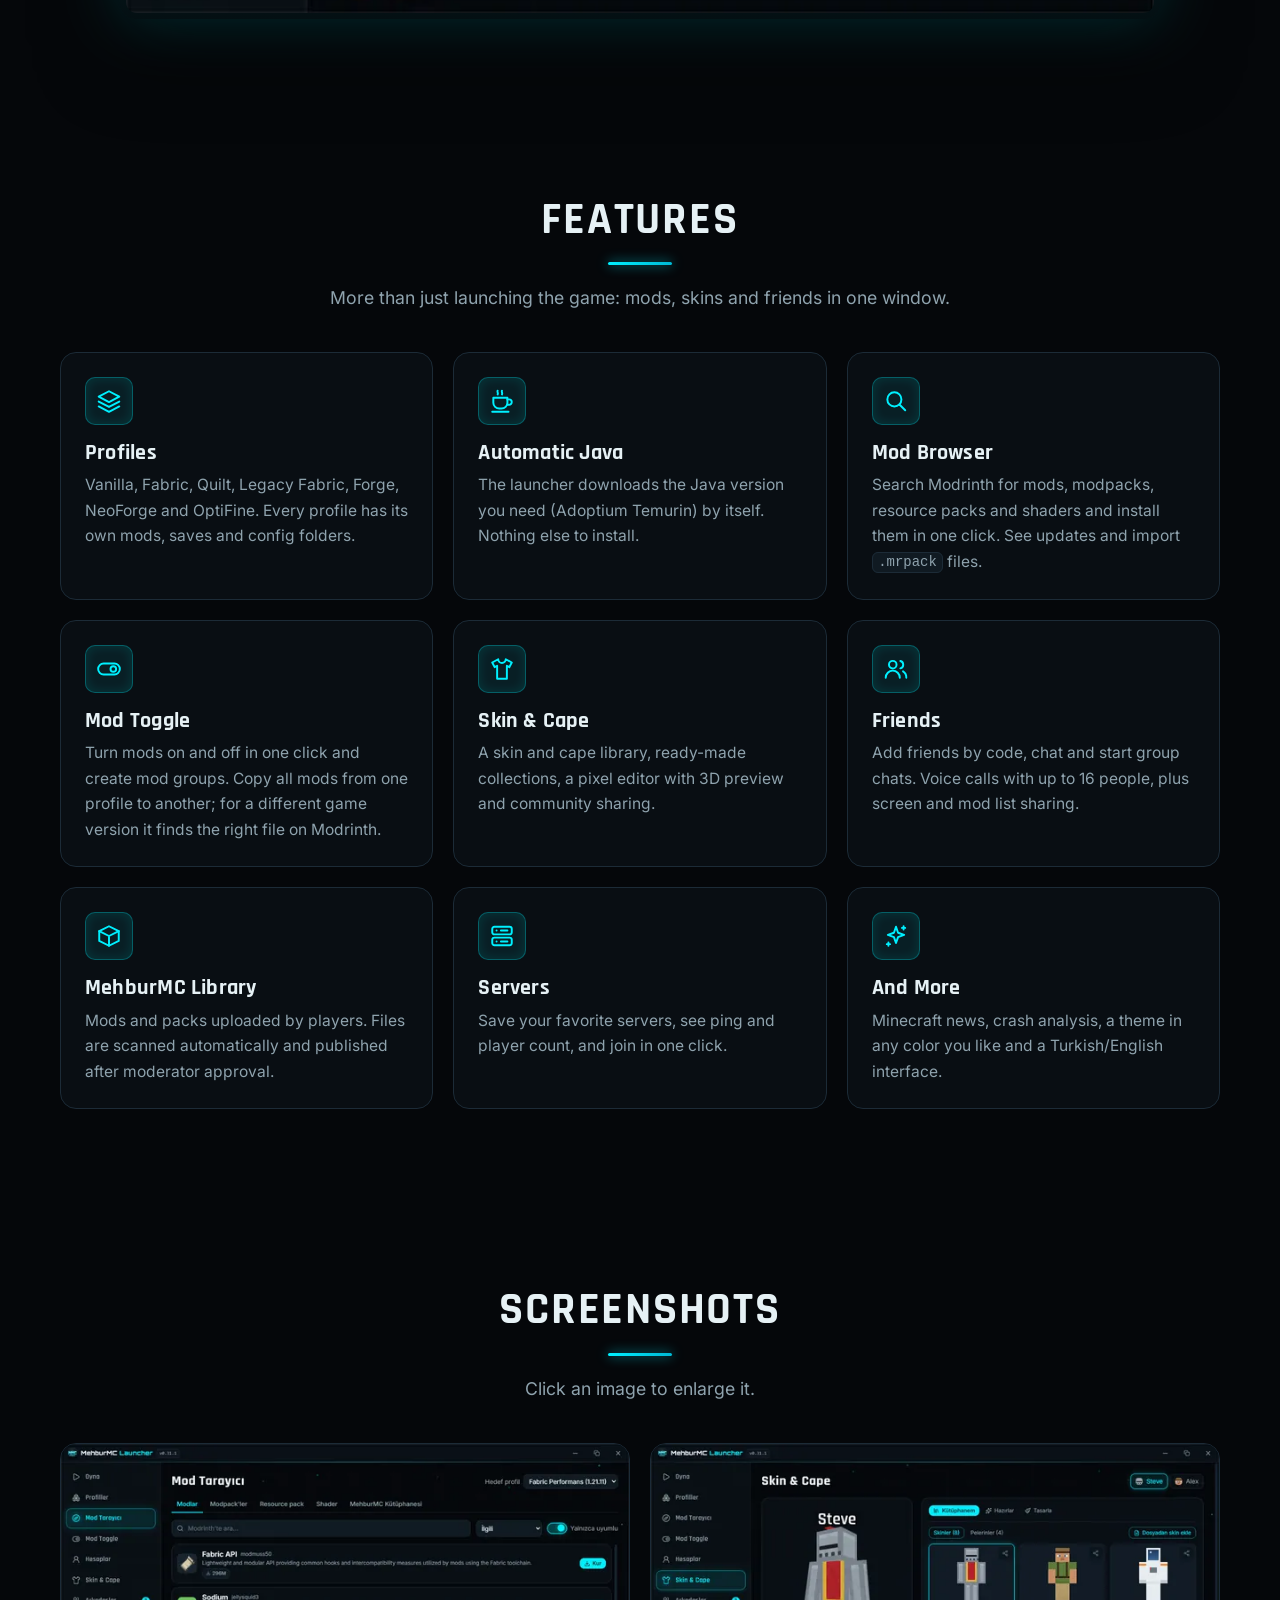
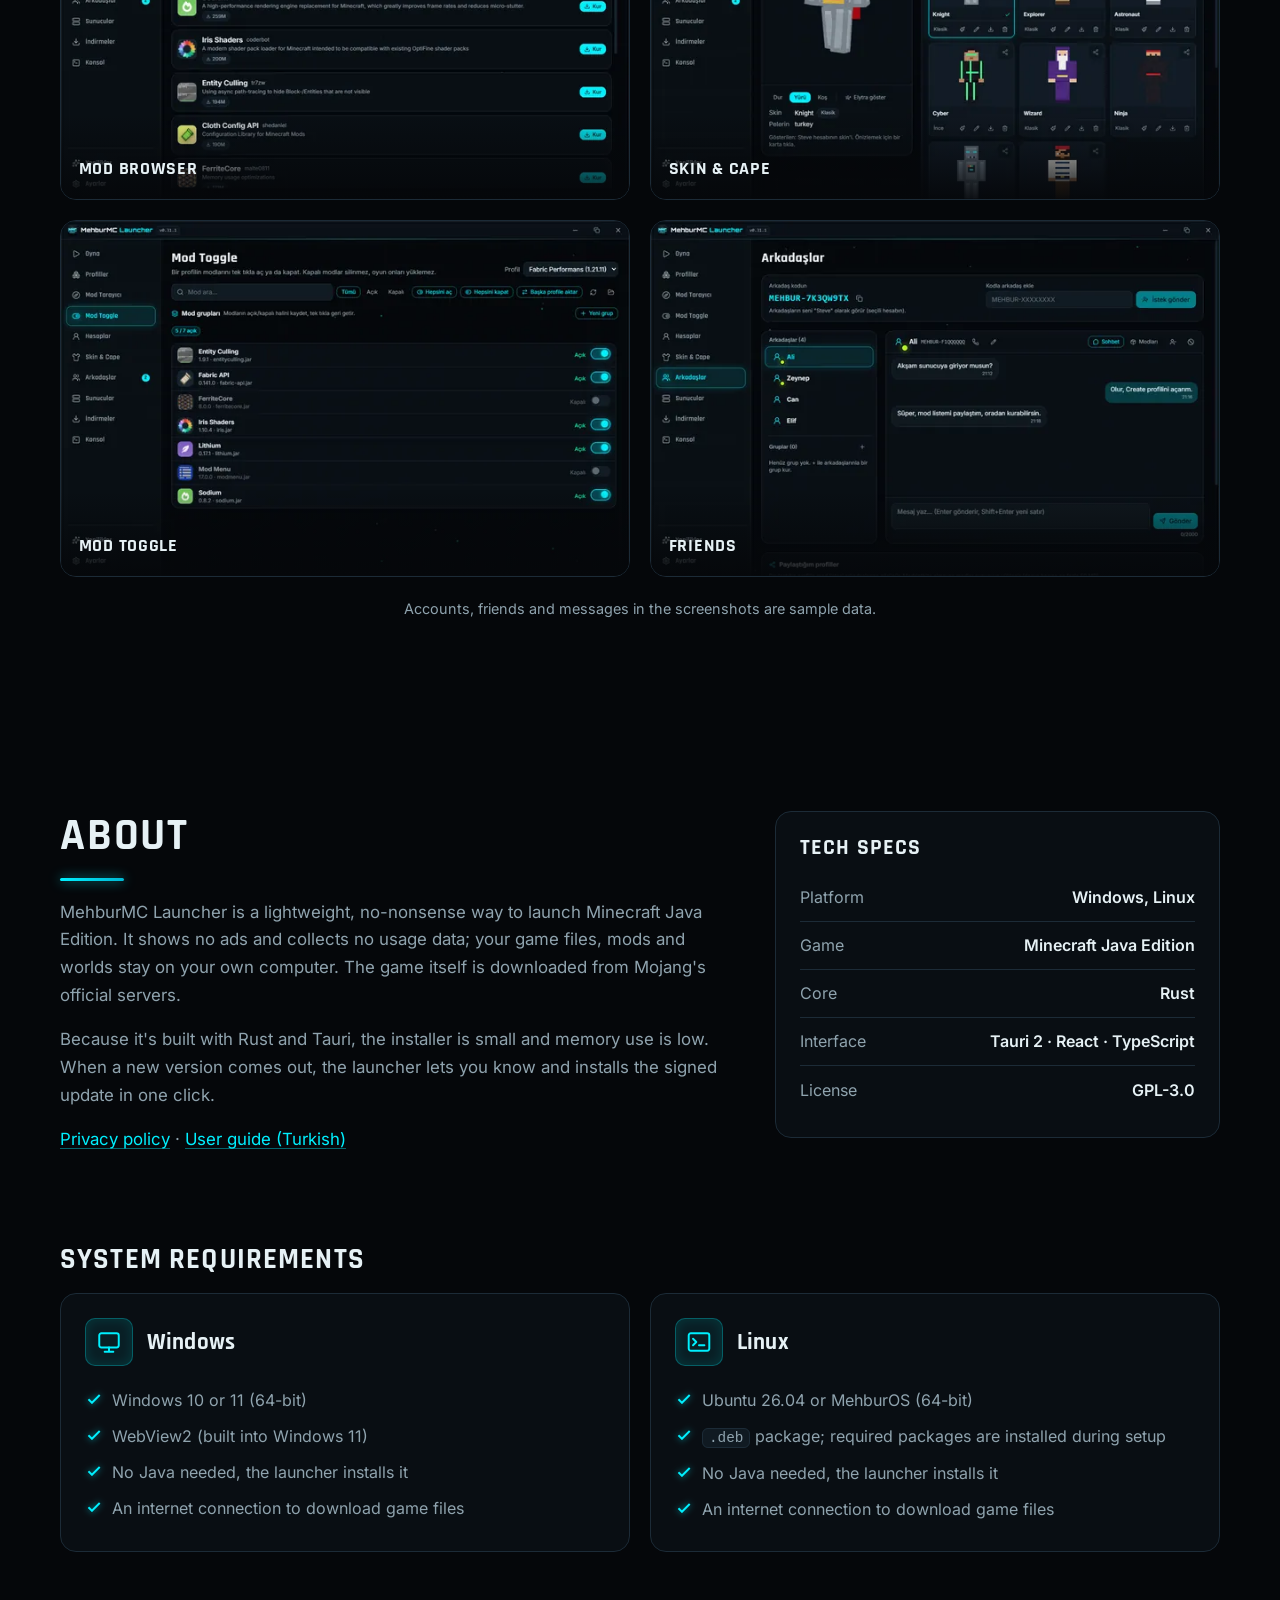
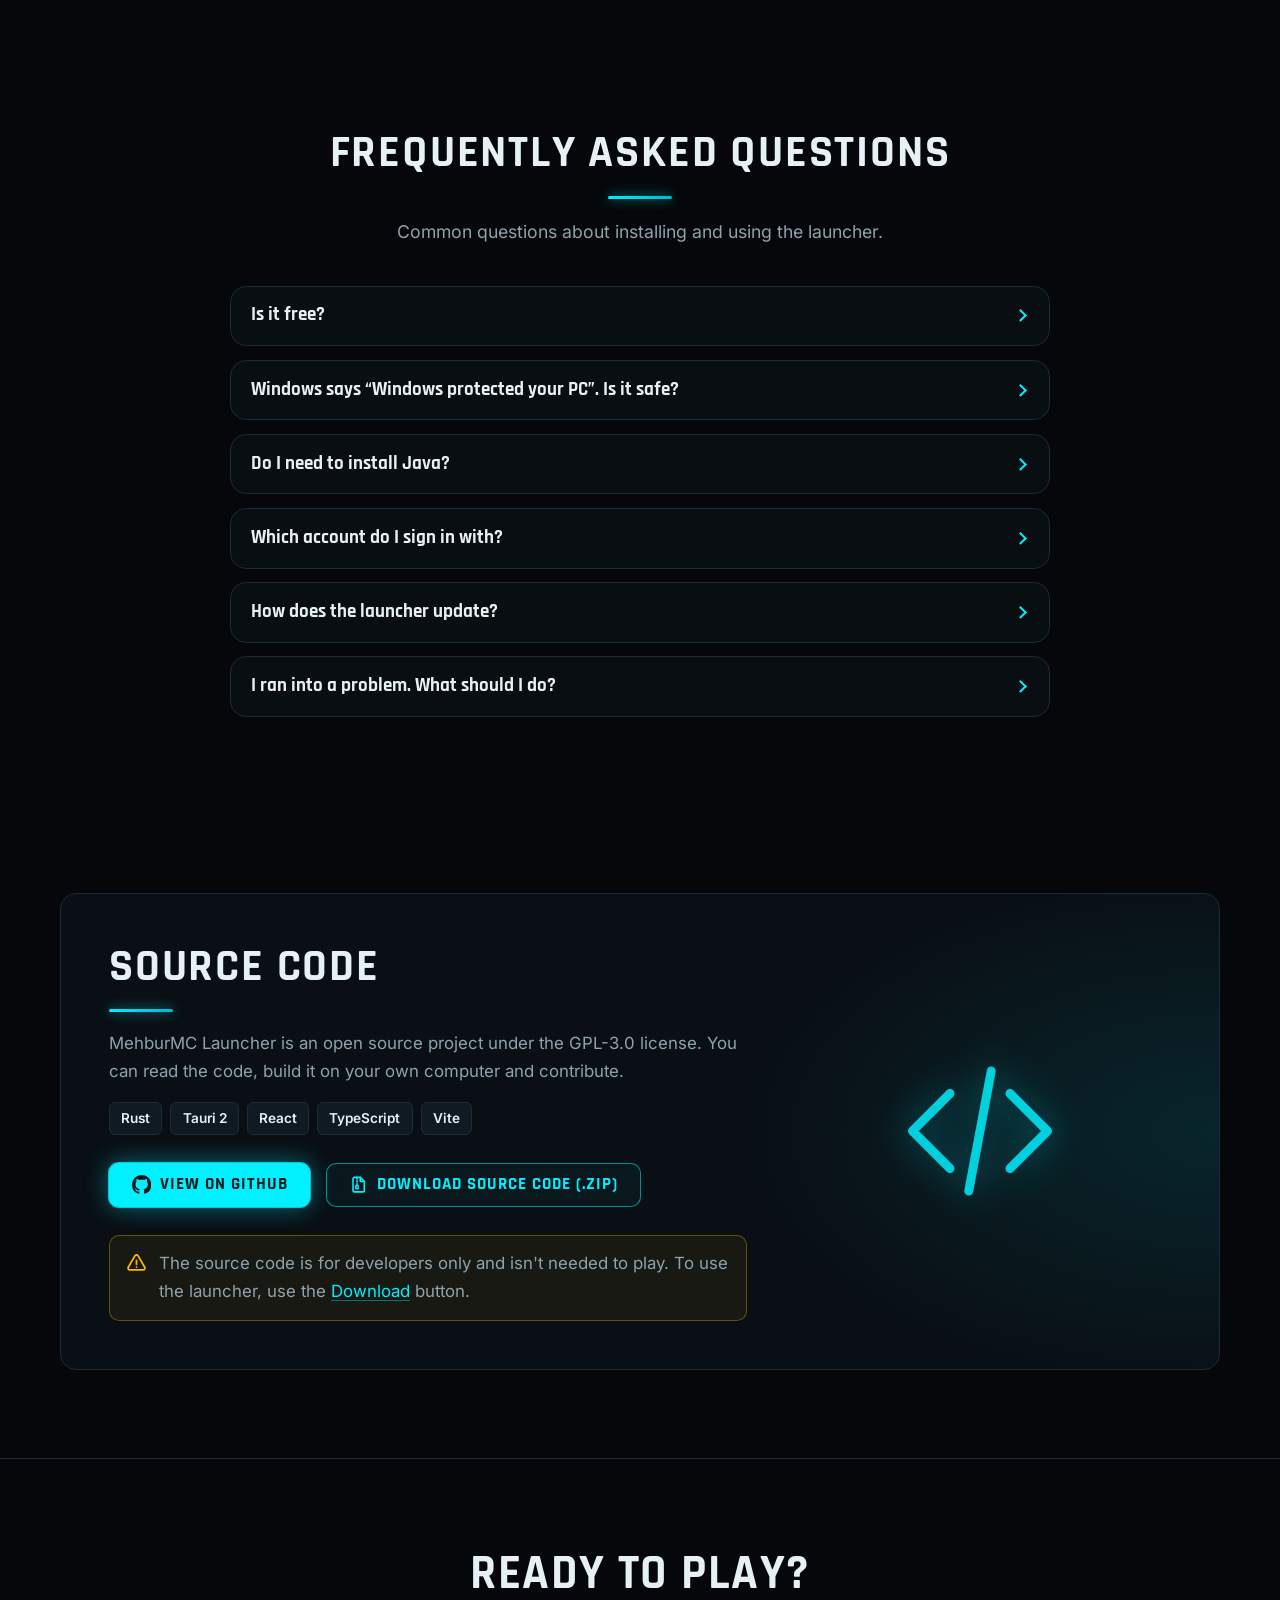
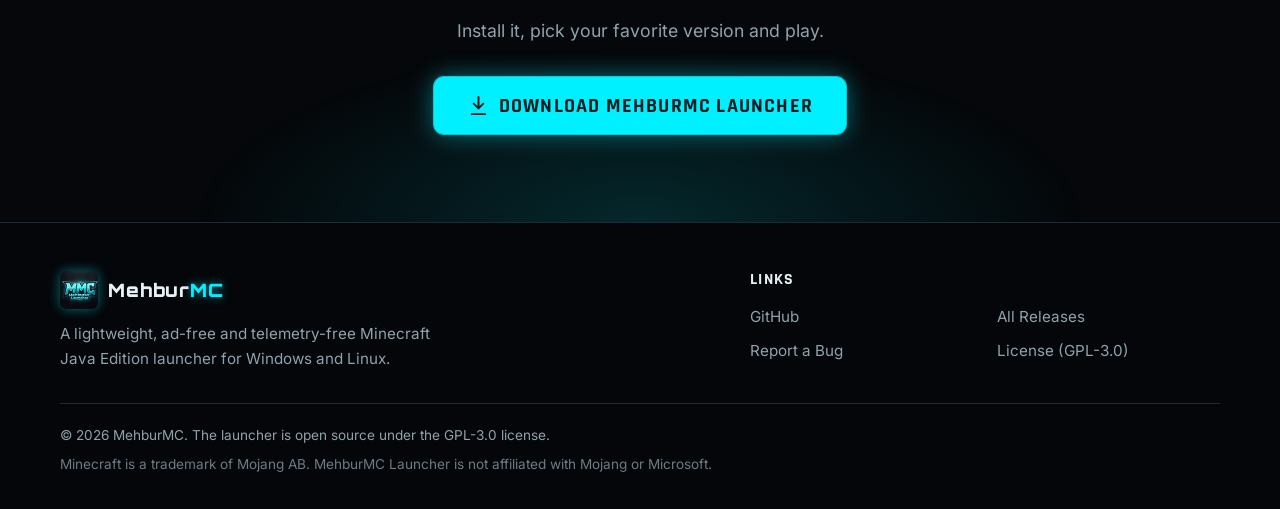
==== commit 612f686b: "feat: add Android to the hero platform chip The launcher now ships an Android beta (.apk) and the do" ====
--- a/index.html
+++ b/index.html
@@ -170,7 +170,7 @@
             fetchpriority="high"
           />
           <!-- lang="en": büyük harfe çevirirken "WİNDOWS" değil "WINDOWS" olsun -->
-          <p class="chip" lang="en">Windows · Linux</p>
+          <p class="chip" lang="en">Windows · Linux · Android</p>
           <p class="hero-tagline" data-i18n="hero.tagline">Hafif, reklamsız ve telemetrisiz Minecraft Java Edition launcher'ı.</p>
           <p class="hero-sub" data-i18n="hero.sub">Modlarını, skinlerini ve arkadaşlarını tek yerden yönet.</p>
 
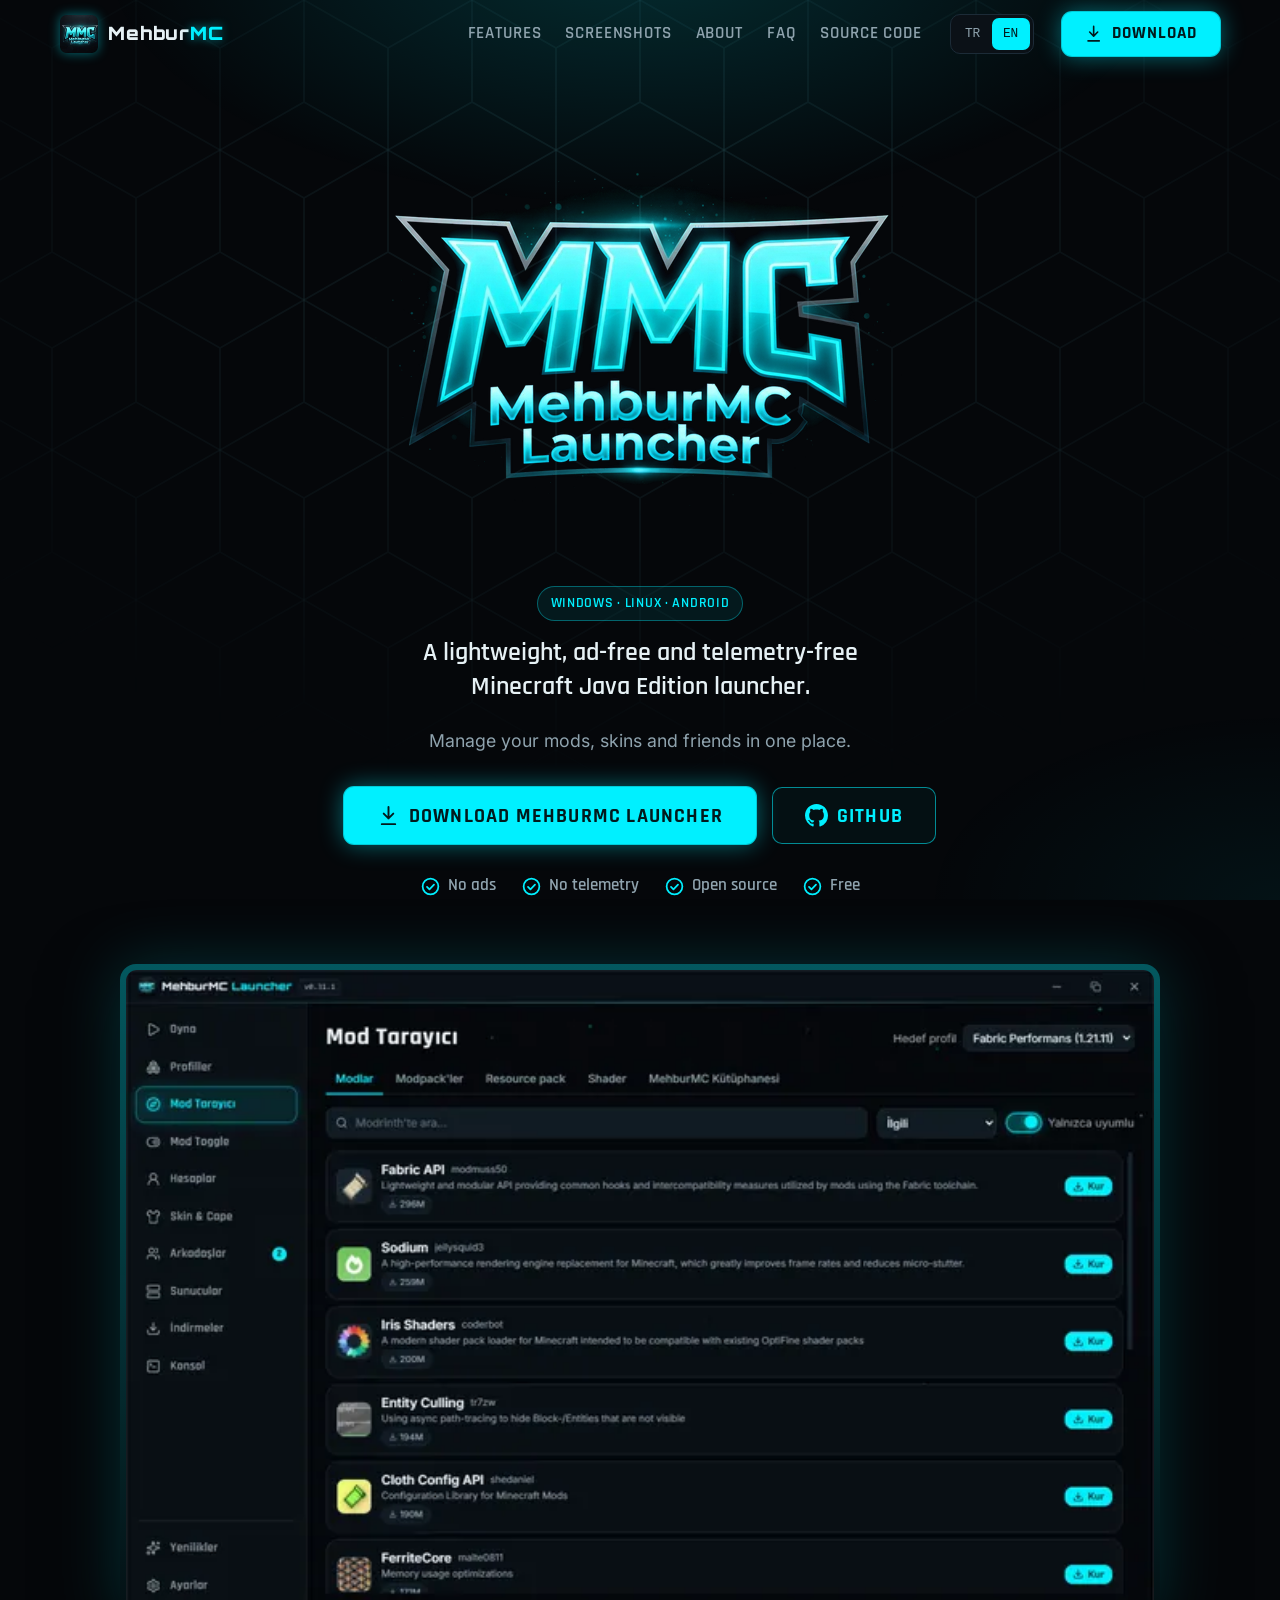
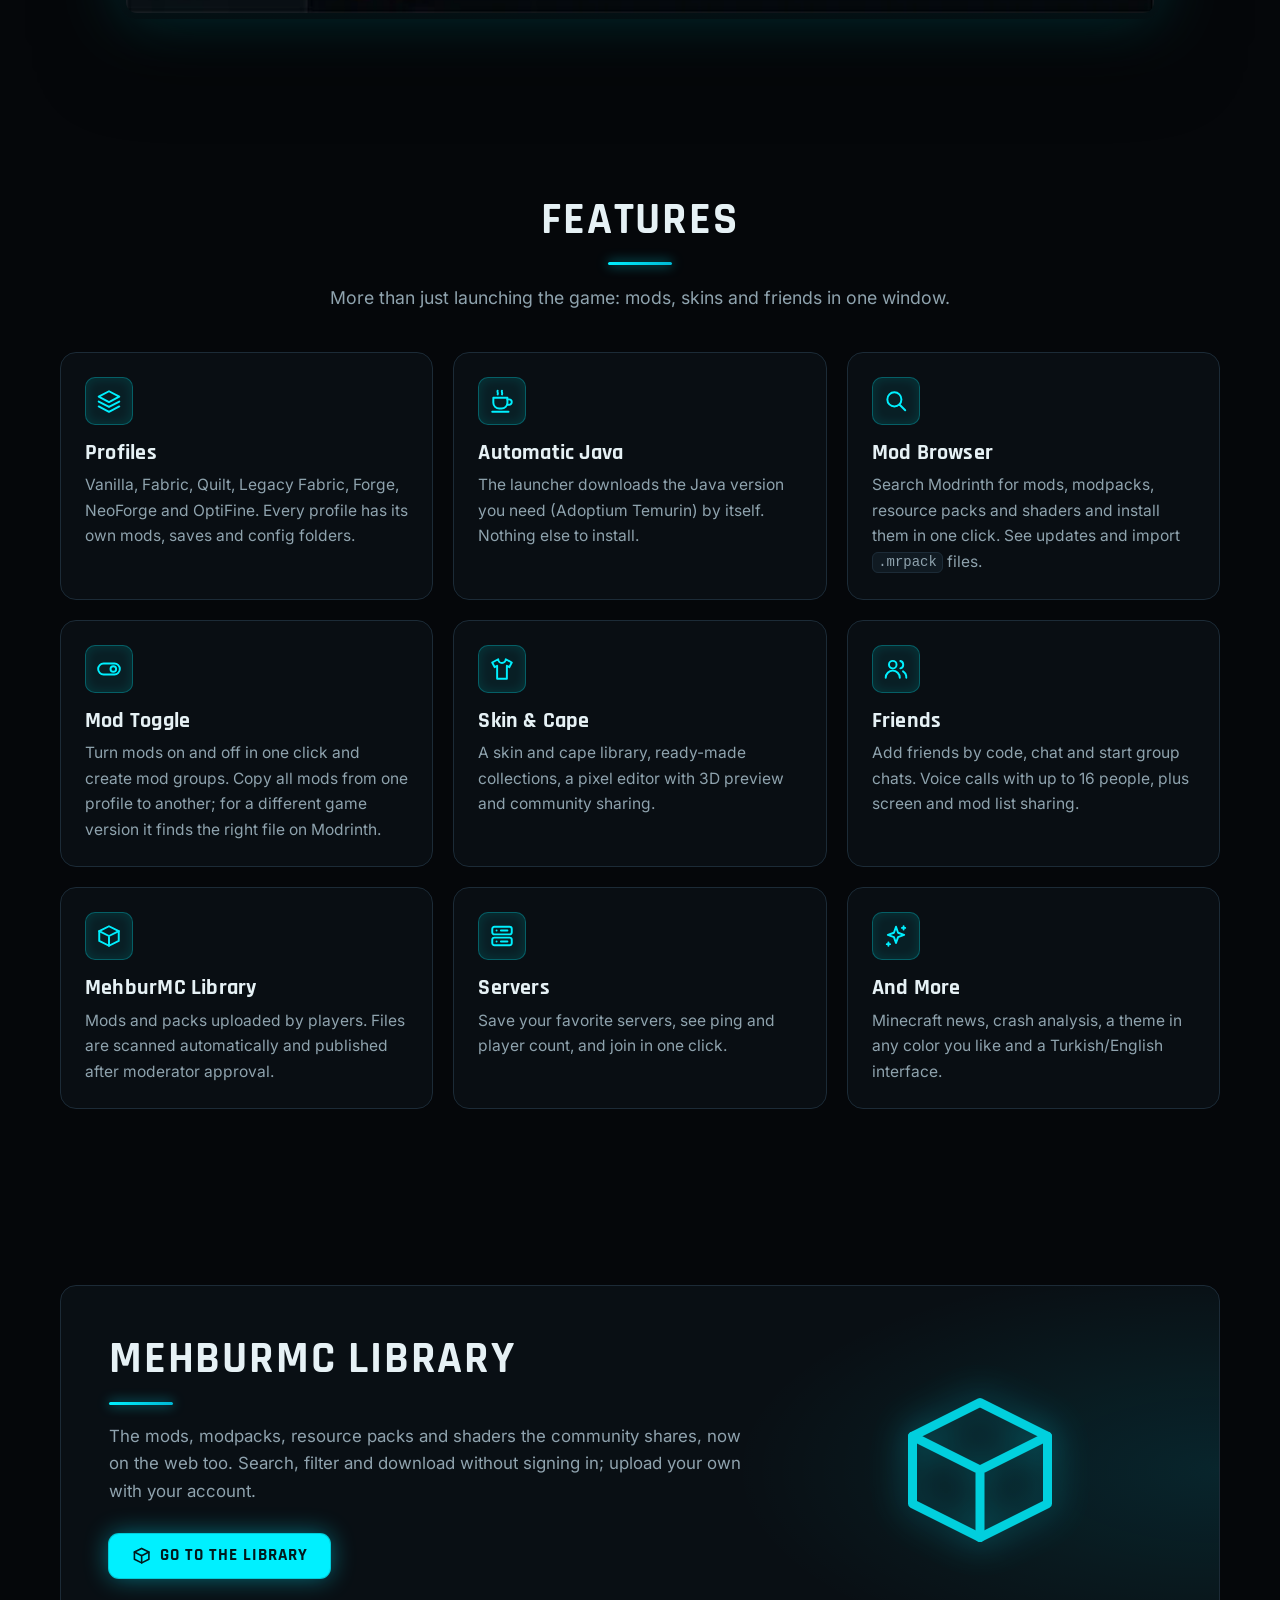
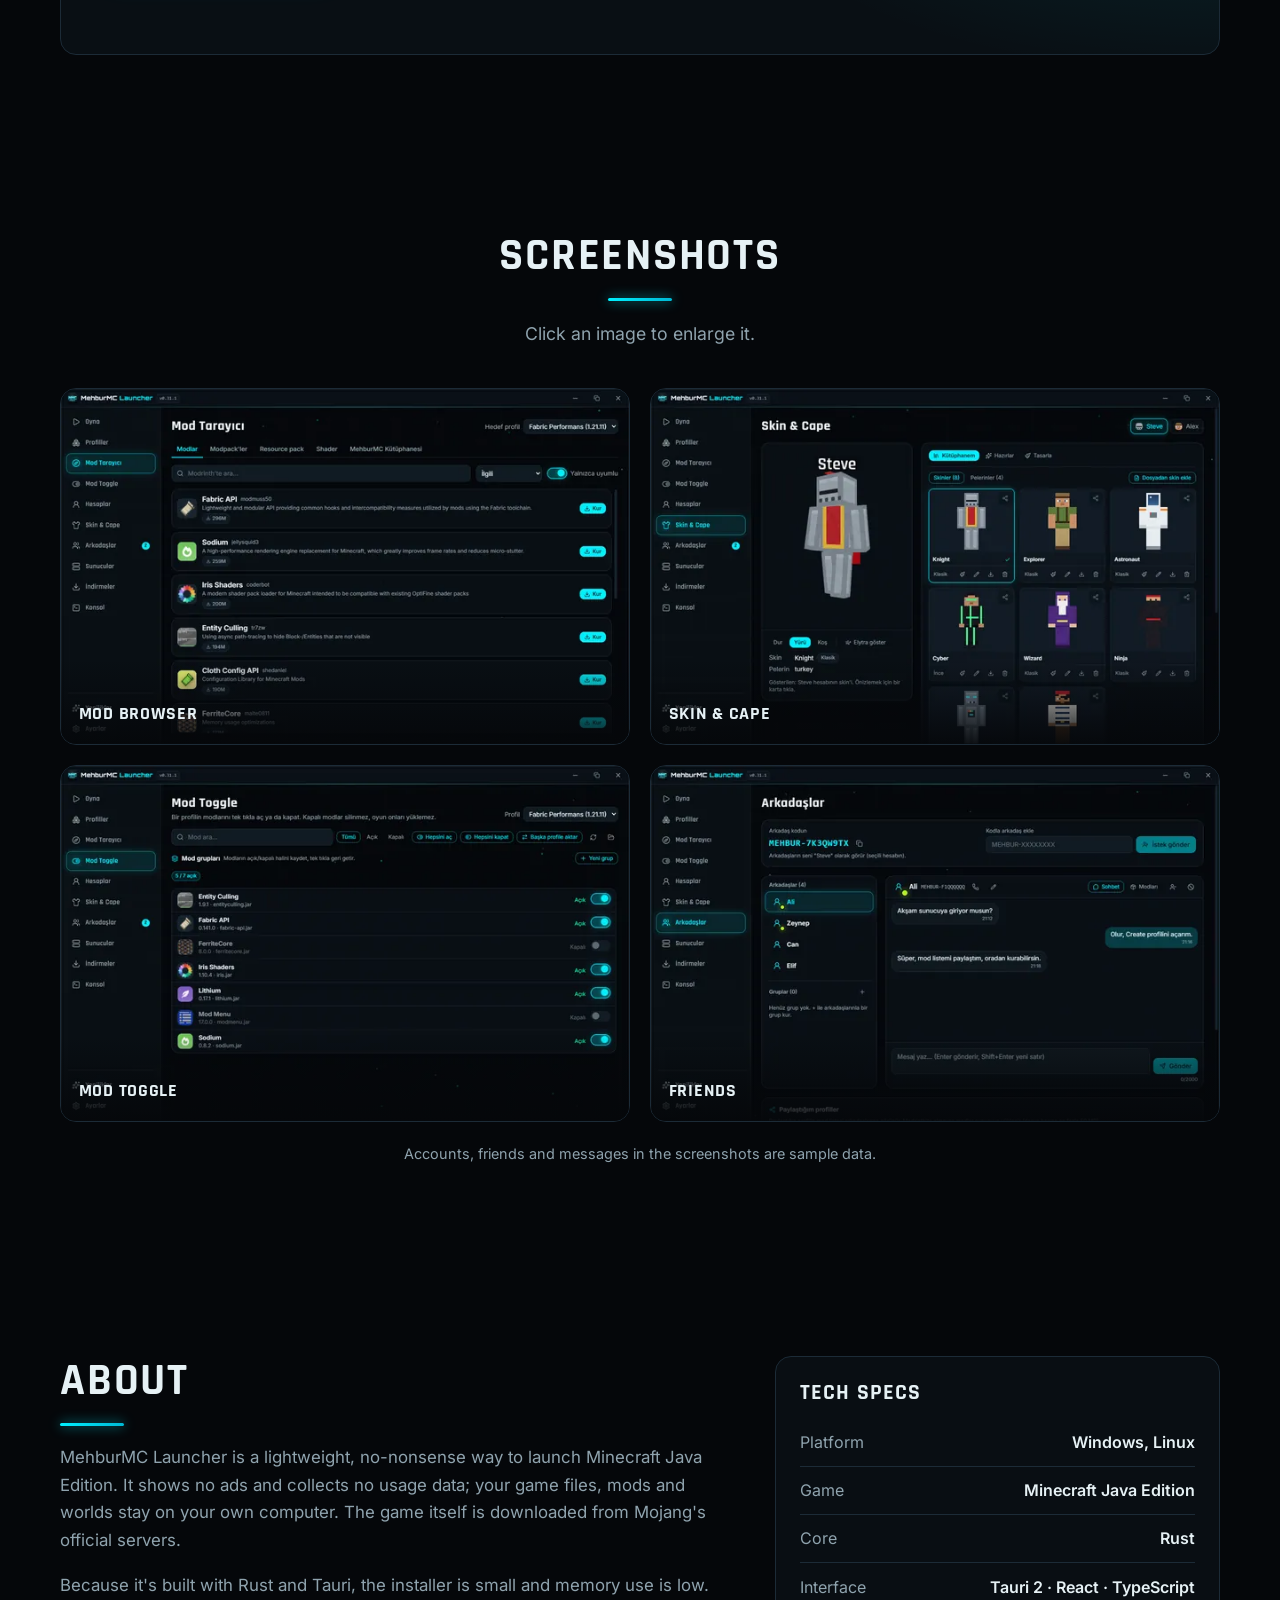
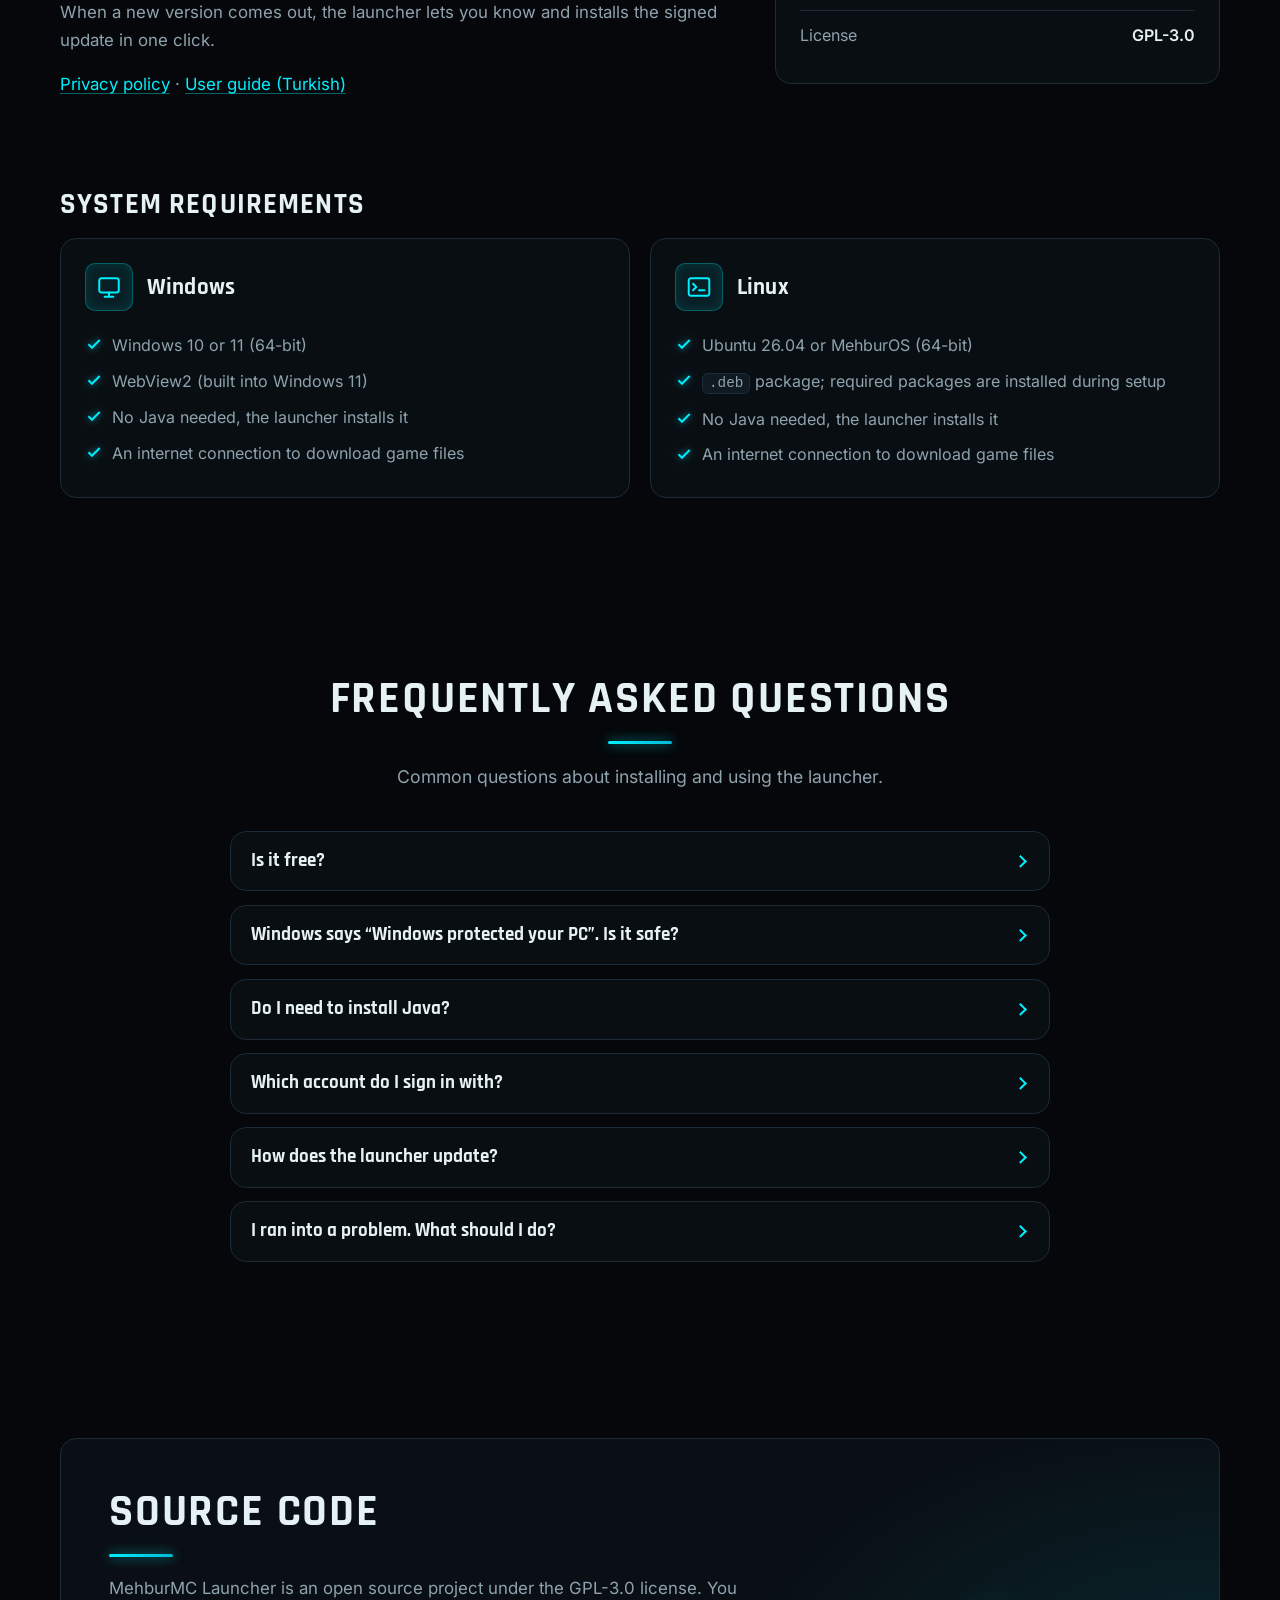
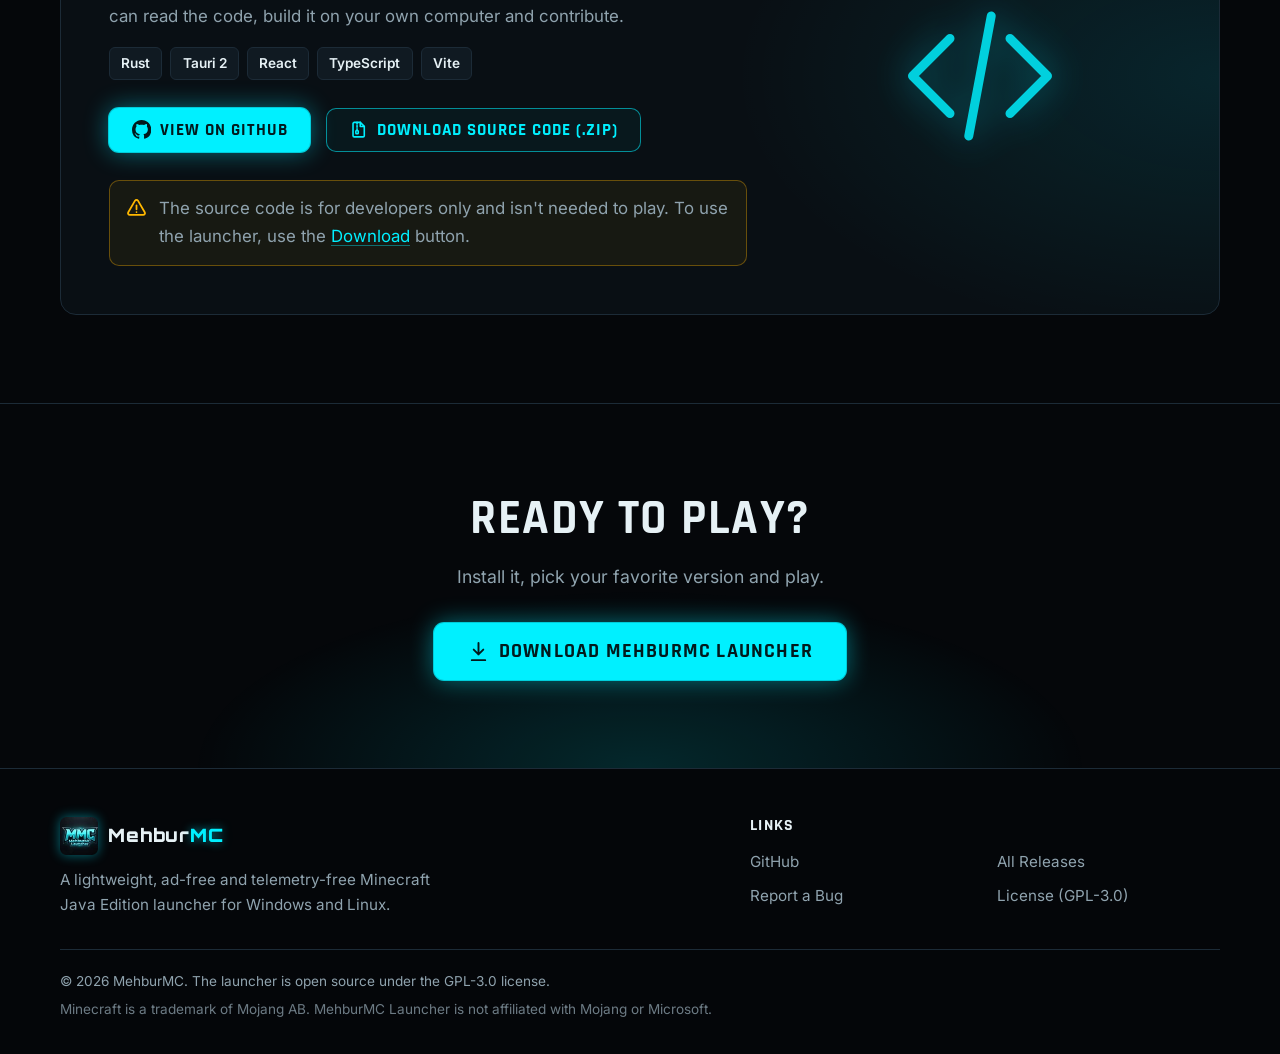
==== commit 489eaec1: "feat: add a card that links to the MehburMC Library site Co-Authored-By: Claude Opus 5.5 <noreply@an" ====
--- a/index.html
+++ b/index.html
@@ -93,6 +93,7 @@
       <symbol id="i-sparkle" viewBox="0 0 24 24"><path d="M12 3.5 13.9 9 19.5 11l-5.6 2L12 18.5 10.1 13 4.5 11l5.6-2L12 3.5Z" /><path d="M19 3v3M17.5 4.5h3M5 18v3M3.5 19.5h3" /></symbol>
       <symbol id="i-windows" viewBox="0 0 24 24"><rect x="3" y="4" width="18" height="13" rx="2" /><path d="M8 21h8M12 17v4" /></symbol>
       <symbol id="i-phone" viewBox="0 0 24 24"><rect x="6" y="2.5" width="12" height="19" rx="2.5" /><path d="M10.5 18.5h3" /></symbol>
+      <symbol id="i-laptop" viewBox="0 0 24 24"><rect x="4" y="4.5" width="16" height="11" rx="1.5" /><path d="M2 19.5h20l-1.5-4h-17L2 19.5Z" /></symbol>
       <symbol id="i-terminal" viewBox="0 0 24 24"><rect x="2.5" y="4" width="19" height="16" rx="2" /><path d="m6.5 9 3 3-3 3M12 15h5" /></symbol>
       <symbol id="i-code" viewBox="0 0 24 24"><path d="m8 7-5 5 5 5M16 7l5 5-5 5M13.5 4l-3 16" /></symbol>
       <symbol id="i-zip" viewBox="0 0 24 24"><path d="M14 3H6.5A1.5 1.5 0 0 0 5 4.5v15A1.5 1.5 0 0 0 6.5 21h11a1.5 1.5 0 0 0 1.5-1.5V8l-5-5Z" /><path d="M14 3v5h5M10 3v2m0 2v2m0 2v2" /><rect x="8.5" y="13" width="3" height="4" rx="1" /></symbol>
@@ -264,6 +265,30 @@
         </div>
       </section>
 
+      <!-- ===== MehburMC Kütüphane sitesi ===== -->
+      <section class="section" id="library" aria-labelledby="library-title">
+        <div class="container">
+          <div class="card source-panel library-panel">
+            <div class="source-text">
+              <h2 class="section-title" id="library-title" data-i18n="library.title">MehburMC Kütüphane</h2>
+              <p data-i18n="library.p">
+                Topluluğun paylaştığı modlar, modpack'ler, resource pack'ler ve shader'lar artık web'de de.
+                Giriş yapmadan ara, filtrele ve indir; hesabınla kendi içeriğini yükle.
+              </p>
+              <div class="source-actions">
+                <a class="btn btn-primary" href="https://mehburmclibrary.github.io/" rel="noopener">
+                  <svg class="icon" aria-hidden="true"><use href="#i-box" /></svg>
+                  <span data-i18n="library.go">Kütüphaneye Git</span>
+                </a>
+              </div>
+            </div>
+            <div class="source-art" aria-hidden="true">
+              <svg class="icon" aria-hidden="true"><use href="#i-box" /></svg>
+            </div>
+          </div>
+        </div>
+      </section>
+
       <!-- ===== Fotoğraflar (tıklayınca büyüyen galeri) ===== -->
       <section class="section" id="screenshots" aria-labelledby="screenshots-title">
         <div class="container">
@@ -400,6 +425,27 @@
               <span data-i18n="dl.androidBtn"><span lang="en">Android</span> için İndir <span lang="en">(.apk)</span></span>
             </a>
             <p class="dl-hint" data-i18n="dl.androidHint">Minecraft Java Edition telefonda çalışır. APK'yı telefonda açıp kur; "bilinmeyen kaynaklar" izni istenirse ver.</p>
+          </article>
+
+          <!-- macOS: yalnız GitHub'da "-macos" sürümünde .dmg varsa görünür (JavaScript açar) -->
+          <article class="dl-option" data-os="mac" hidden>
+            <span class="dl-badge" hidden data-i18n="dl.yours">Senin sistemin</span>
+            <div class="req-head">
+              <span class="feature-icon"><svg class="icon" aria-hidden="true"><use href="#i-laptop" /></svg></span>
+              <div>
+                <h3 lang="en">macOS</h3>
+                <p class="dl-meta" data-i18n="dl.macMeta">macOS 11+ · Apple Silicon ve Intel · <code>.dmg</code> · deneme</p>
+              </div>
+            </div>
+            <p class="dl-file">
+              <code data-dl-name>…_universal.dmg</code>
+              <span data-dl-size></span>
+            </p>
+            <a class="btn btn-ghost dl-btn" href="https://github.com/Mehbur07/MehburMC-Launcher/releases" data-dl-link>
+              <svg class="icon" aria-hidden="true"><use href="#i-download" /></svg>
+              <span data-i18n="dl.macBtn"><span lang="en">macOS</span> için İndir <span lang="en">(.dmg)</span></span>
+            </a>
+            <p class="dl-hint" data-i18n="dl.macHint">Uygulamayı Applications klasörüne sürükle. İlk açılışta macOS uyarırsa: Sistem Ayarları → Gizlilik ve Güvenlik → <strong>Yine de Aç</strong> (macOS 14 ve öncesinde: Control tuşuyla tıkla → Aç).</p>
           </article>
         </div>
 
--- a/assets/css/style.css
+++ b/assets/css/style.css
@@ -1046,6 +1046,10 @@
   border: 1px solid var(--border);
   border-radius: var(--radius-lg);
 }
+/* Henüz dosyası olmayan seçenek (macOS) gizli kalır; display:flex [hidden]'ı ezmesin */
+.dl-option[hidden] {
+  display: none;
+}
 /* Ziyaretçinin sistemine uyan seçenek öne çıkar */
 .dl-option.is-recommended {
   order: -1;
